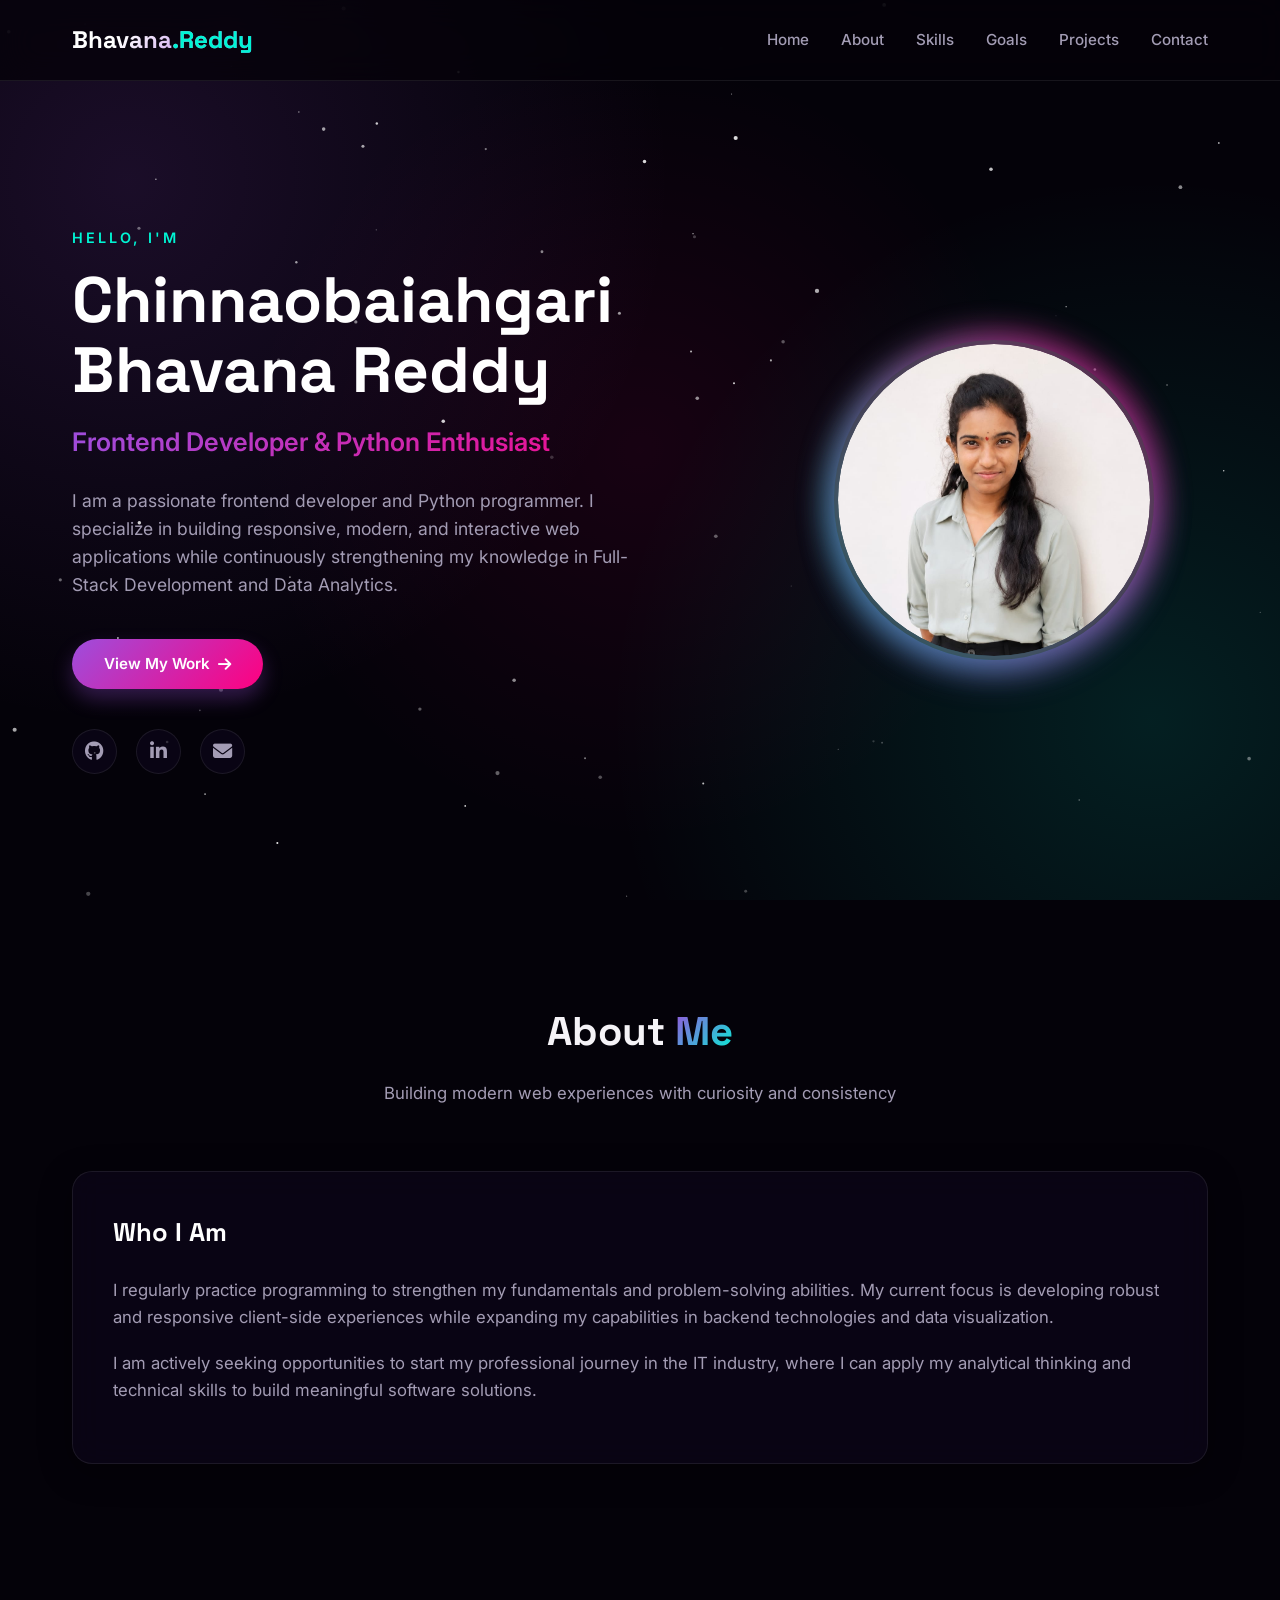
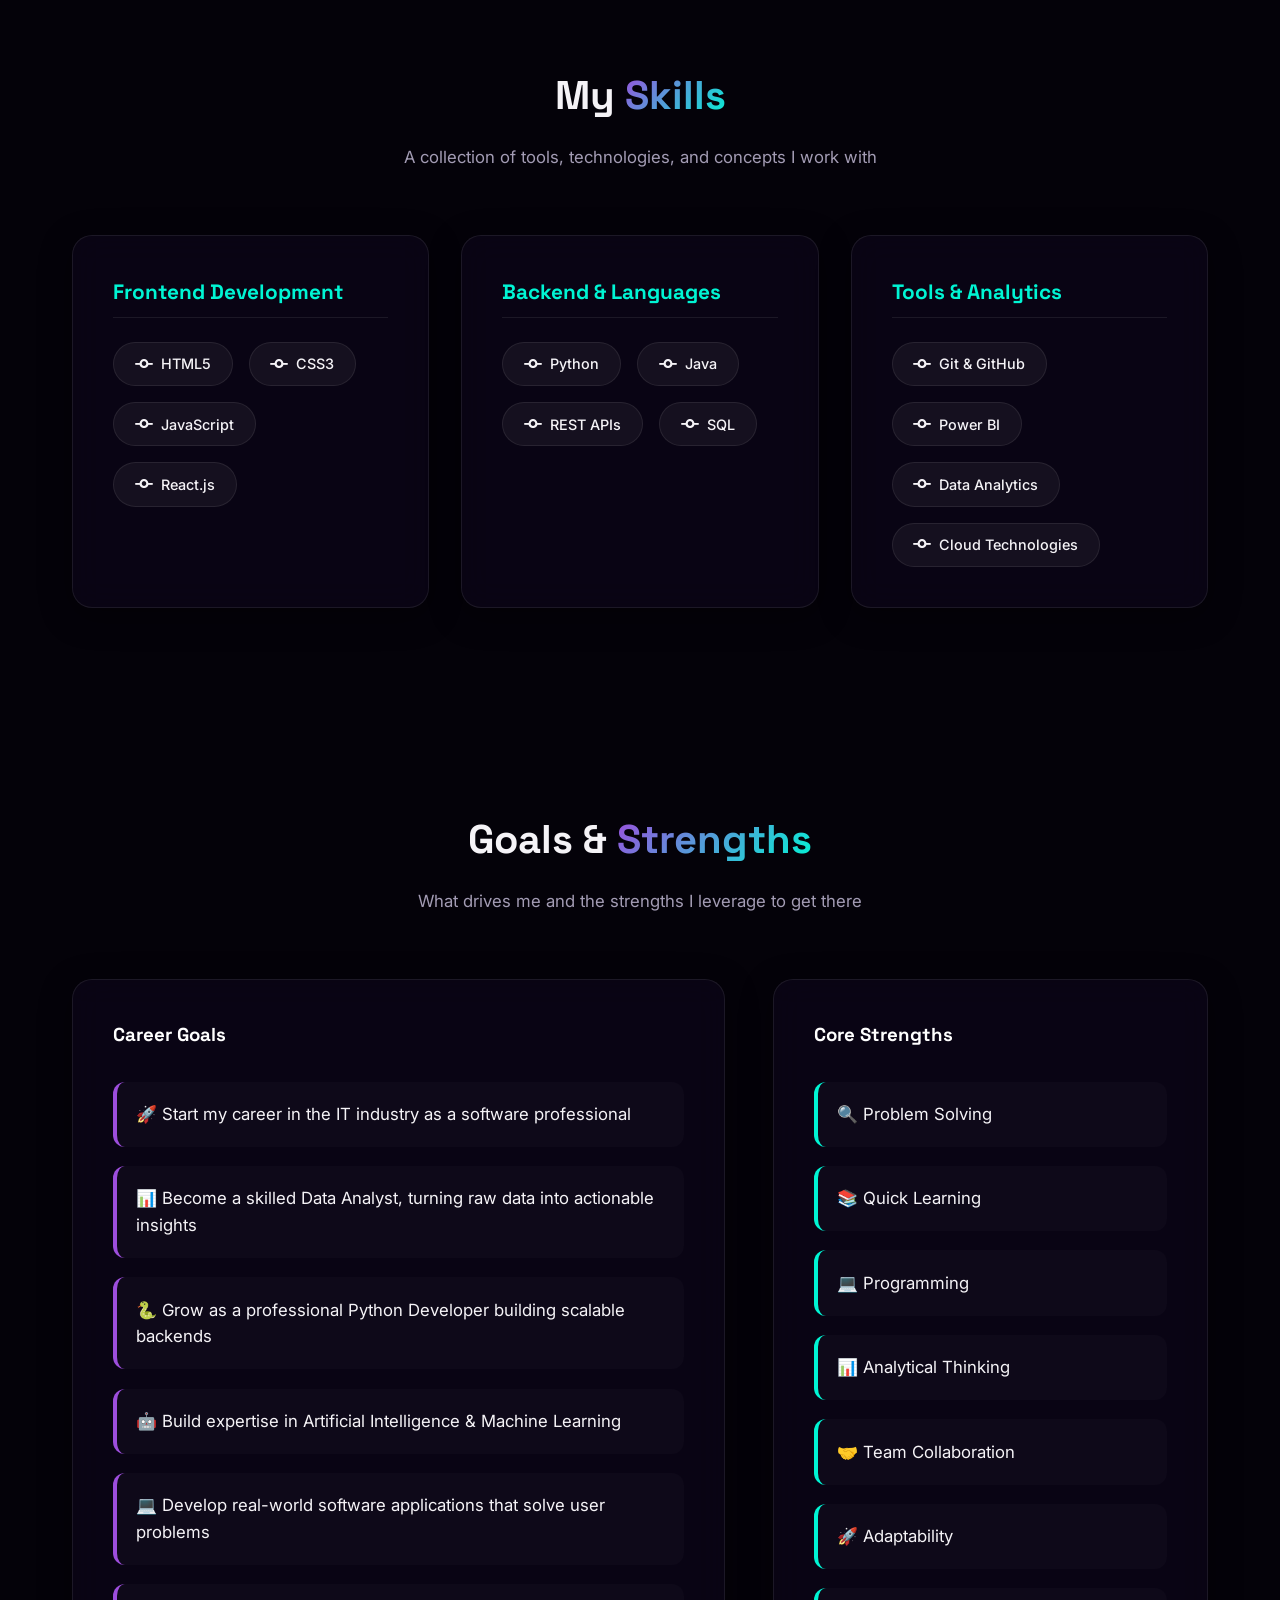
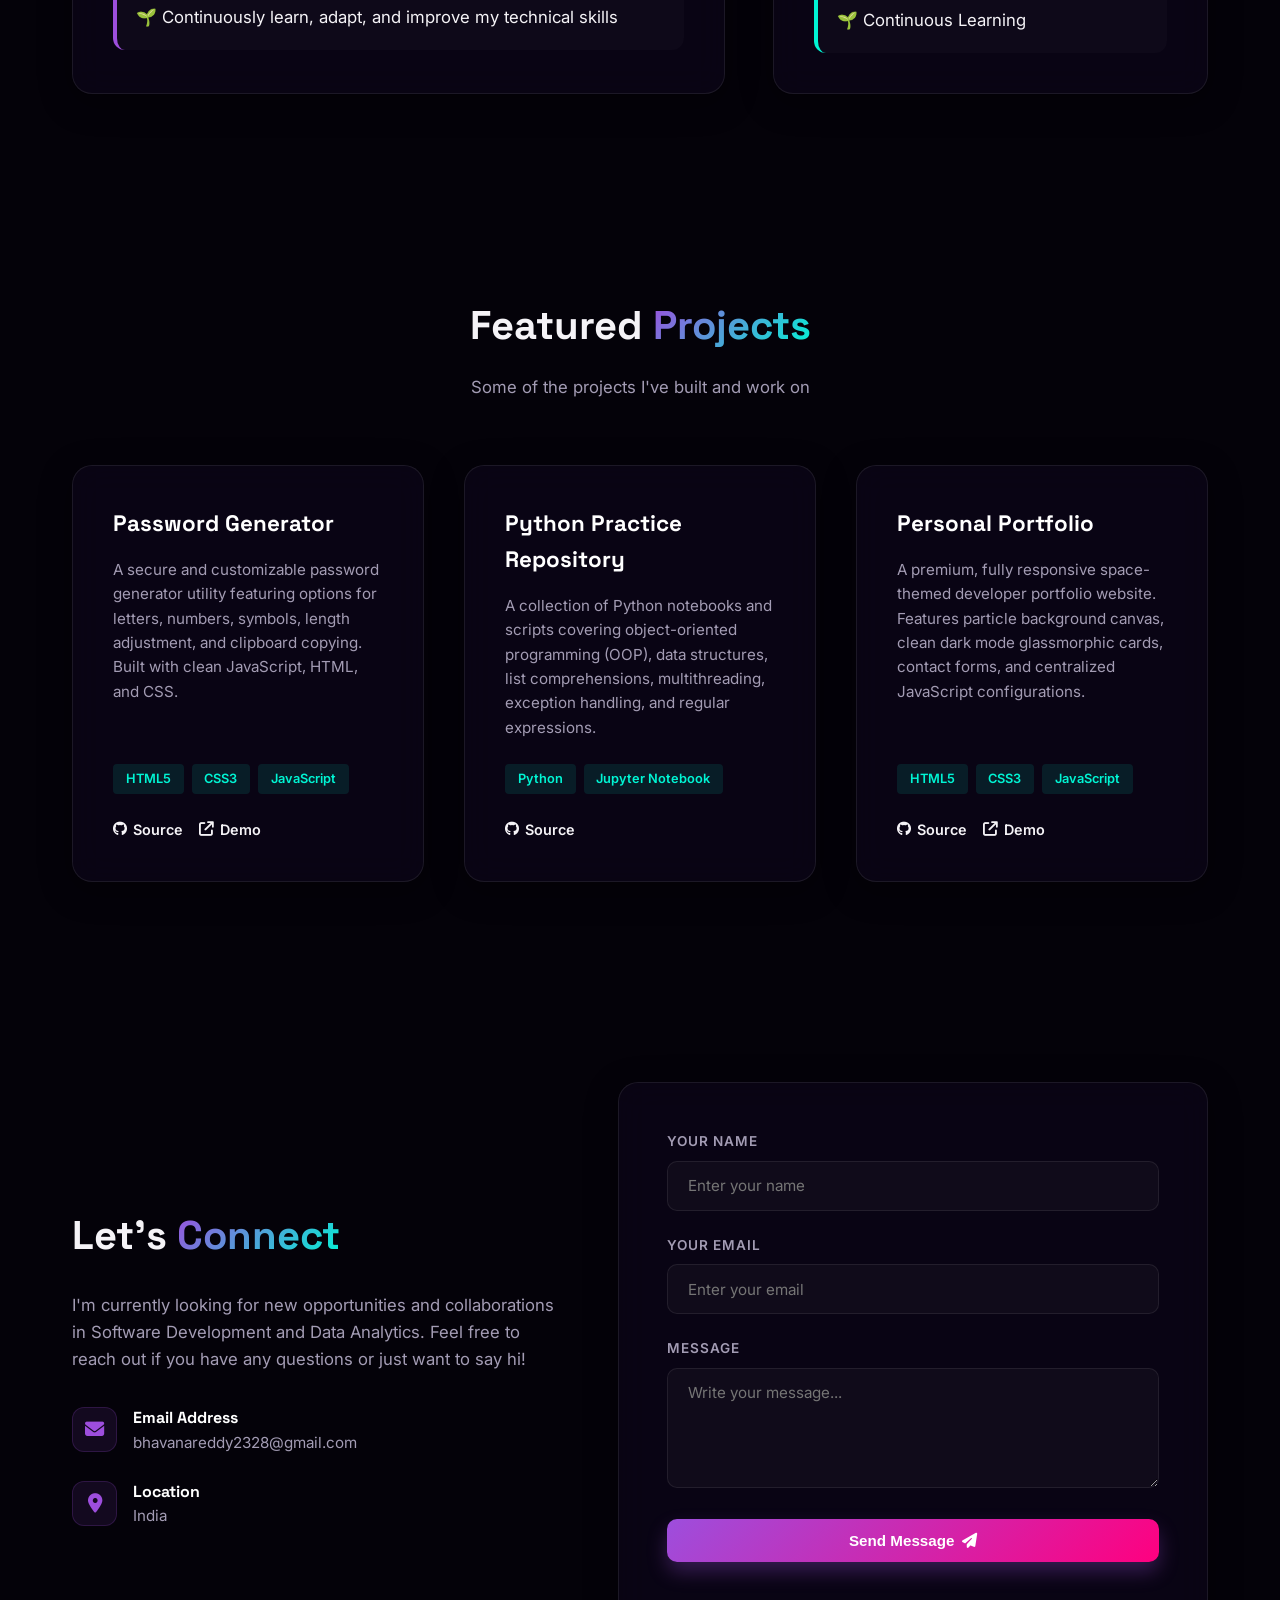
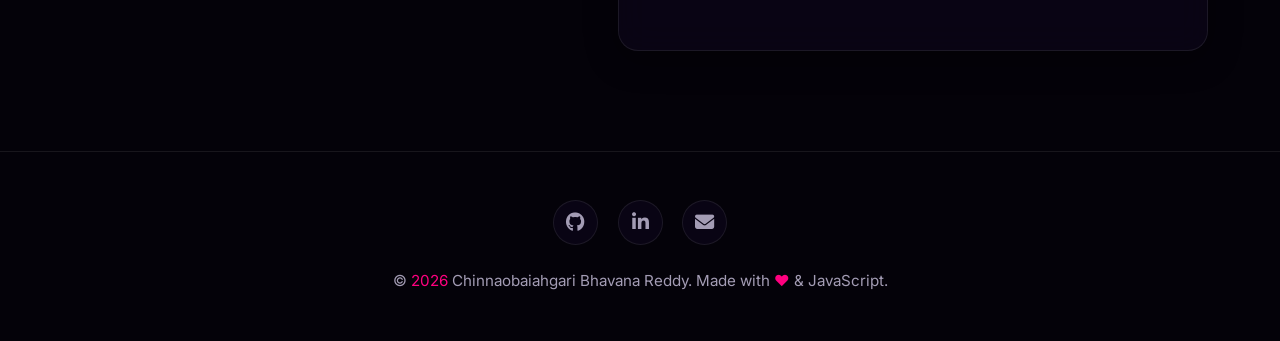
==== index.html @ b2853ff5 "Initial commit: Space-themed developer portfolio" ====
<!DOCTYPE html>
<html lang="en">
<head>
  <meta charset="UTF-8">
  <meta name="viewport" content="width=device-width, initial-scale=1.0">
  
  <!-- SEO Meta Tags -->
  <title>Chinnaobaiahgari Bhavana Reddy | Developer Portfolio</title>
  <meta name="description" content="Personal portfolio of Chinnaobaiahgari Bhavana Reddy, a Frontend Developer and Python programmer specializing in building responsive and interactive web applications.">
  <meta name="keywords" content="Bhavana Reddy, Developer Portfolio, Frontend Developer, Python Programmer, HTML, CSS, JavaScript, React, Data Analyst">
  <meta name="author" content="Chinnaobaiahgari Bhavana Reddy">
  
  <!-- Open Graph Meta Tags -->
  <meta property="og:title" content="Chinnaobaiahgari Bhavana Reddy | Developer Portfolio">
  <meta property="og:description" content="Explore my projects, skills, and learning journey in frontend development and Python programming.">
  <meta property="og:type" content="website">
  <meta property="og:image" content="assets/profile.jpeg">

  <!-- Preconnect Fonts -->
  <link rel="preconnect" href="https://fonts.googleapis.com">
  <link rel="preconnect" href="https://fonts.gstatic.com" crossorigin>
  
  <!-- FontAwesome Icons -->
  <link rel="stylesheet" href="https://cdnjs.cloudflare.com/ajax/libs/font-awesome/6.5.2/css/all.min.css">
  
  <!-- Stylesheets -->
  <link rel="stylesheet" href="styles.css">
</head>
<body>

  <!-- Canvas Background for Starfield Particles -->
  <canvas id="space-canvas"></canvas>

  <!-- Sticky Glassmorphic Header -->
  <header class="header">
    <div class="container nav">
      <!-- Logo -->
      <a href="#home" class="logo" id="nav-logo">Bhavana<span>.Reddy</span></a>
      
      <!-- Nav Toggle Button for Mobile -->
      <button class="nav-toggle" aria-label="Toggle Navigation Menu" id="mobile-nav-toggle">
        <span></span>
        <span></span>
        <span></span>
      </button>
      
      <!-- Nav Links -->
      <nav class="nav-links" id="navigation-menu">
        <a href="#home" id="nav-home-link">Home</a>
        <a href="#about" id="nav-about-link">About</a>
        <a href="#skills" id="nav-skills-link">Skills</a>
        <a href="#goals" id="nav-goals-link">Goals</a>
        <a href="#projects" id="nav-projects-link">Projects</a>
        <a href="#contact" id="nav-contact-link">Contact</a>
      </nav>
    </div>
  </header>

  <!-- Main Content Sections -->
  <main>
    
    <!-- Hero Section -->
    <section class="hero" id="home">
      <div class="container hero-grid">
        <div class="hero-content">
          <p class="eyebrow" id="personal-eyebrow">HELLO, I'M</p>
          <h1 class="hero-name" id="personal-name">Chinnaobaiahgari Bhavana Reddy</h1>
          <div class="hero-subtitle" id="personal-subtitle">Frontend Developer & Python Enthusiast</div>
          <p class="hero-desc" id="personal-description">
            I am a passionate frontend developer and Python programmer. I specialize in building responsive, modern, and interactive web applications while continuously strengthening my knowledge in Full-Stack Development and Data Analytics.
          </p>
          
          <!-- Action Buttons -->
          <div class="hero-actions">
            <a href="#projects" class="btn btn-primary" id="hero-cta-projects">View My Work <i class="fa-solid fa-arrow-right"></i></a>
            <a href="#" target="_blank" rel="noopener noreferrer" class="btn btn-secondary" id="personal-resume">View Resume <i class="fa-solid fa-file-pdf"></i></a>
          </div>
          
          <!-- Social Icons -->
          <div class="social-links">
            <a href="https://github.com/Bhavana-1228" target="_blank" rel="noopener noreferrer" class="github-link-url" aria-label="GitHub Profile" title="GitHub"><i class="fa-brands fa-github"></i></a>
            <a href="https://www.linkedin.com/in/bhavana-reddy-chinnaobaiahgari-b45190299/" target="_blank" rel="noopener noreferrer" class="linkedin-link-url" aria-label="LinkedIn Profile" title="LinkedIn"><i class="fa-brands fa-linkedin-in"></i></a>
            <a href="mailto:bhavanareddy2328@gmail.com" class="email-link-url" aria-label="Send Email" title="Email"><i class="fa-solid fa-envelope"></i></a>
          </div>
        </div>
        
        <!-- Profile Portrait Picture -->
        <div class="hero-img-container">
          <div class="hero-img-wrapper">
            <img src="assets/profile.jpeg" alt="Chinnaobaiahgari Bhavana Reddy" id="personal-image">
          </div>
        </div>
      </div>
    </section>

    <!-- About Me Section -->
    <section class="section about" id="about">
      <div class="container">
        <h2 class="section-title">About <span>Me</span></h2>
        <p class="section-subtitle" id="about-tagline">Building modern web experiences with curiosity and consistency</p>
        
        <div class="about-grid">
          <div class="glass-card about-text">
            <h3>Who I Am</h3>
            <p id="about-bio-p1">
              I regularly practice programming to strengthen my fundamentals and problem-solving abilities. My current focus is developing robust and responsive client-side experiences while expanding my capabilities in backend technologies and data visualization.
            </p>
            <p id="about-bio-p2">
              I am actively seeking opportunities to start my professional journey in the IT industry, where I can apply my analytical thinking and technical skills to build meaningful software solutions.
            </p>
          </div>
        </div>
      </div>
    </section>

    <!-- Skills Section -->
    <section class="section skills" id="skills">
      <div class="container">
        <h2 class="section-title">My <span>Skills</span></h2>
        <p class="section-subtitle">A collection of tools, technologies, and concepts I work with</p>
        
        <!-- Loaded dynamically from portfolio-data.js -->
        <div class="skills-grid" id="skills-grid">
          <div class="skill-category glass-card">
            <h3>Frontend Development</h3>
            <div class="skills-list">
              <span class="skill-tag"><i class="fa-solid fa-code-commit"></i> HTML5</span>
              <span class="skill-tag"><i class="fa-solid fa-code-commit"></i> CSS3</span>
              <span class="skill-tag"><i class="fa-solid fa-code-commit"></i> JavaScript</span>
              <span class="skill-tag"><i class="fa-solid fa-code-commit"></i> React.js</span>
            </div>
          </div>
        </div>
      </div>
    </section>

    <!-- Career Goals & Strengths Section -->
    <section class="section goals-strengths" id="goals">
      <div class="container">
        <h2 class="section-title">Goals & <span>Strengths</span></h2>
        <p class="section-subtitle">What drives me and the strengths I leverage to get there</p>
        
        <div class="goals-strengths-grid">
          <!-- Career Goals Card -->
          <div class="glass-card">
            <h3 style="font-family: 'Space Grotesk', sans-serif; margin-bottom: 2rem; color: #fff;">Career Goals</h3>
            <div class="goals-list" id="goals-list">
              <!-- Loaded dynamically from portfolio-data.js -->
            </div>
          </div>
          
          <!-- Core Strengths Card -->
          <div class="glass-card">
            <h3 style="font-family: 'Space Grotesk', sans-serif; margin-bottom: 2rem; color: #fff;">Core Strengths</h3>
            <div class="strengths-list" id="strengths-list">
              <!-- Loaded dynamically from portfolio-data.js -->
            </div>
          </div>
        </div>
      </div>
    </section>

    <!-- Projects Section -->
    <section class="section projects" id="projects">
      <div class="container">
        <h2 class="section-title">Featured <span>Projects</span></h2>
        <p class="section-subtitle">Some of the projects I've built and work on</p>
        
        <!-- Loaded dynamically from portfolio-data.js -->
        <div class="projects-grid" id="projects-grid">
          <!-- Project Card Template (Populated by script.js) -->
        </div>
      </div>
    </section>

    <!-- Contact Section -->
    <section class="section contact" id="contact">
      <div class="container contact-grid">
        
        <!-- Contact Details Info -->
        <div class="contact-info">
          <h2 class="section-title" style="text-align: left; margin-bottom: 1.5rem;">Let's <span>Connect</span></h2>
          <p>
            I'm currently looking for new opportunities and collaborations in Software Development and Data Analytics. Feel free to reach out if you have any questions or just want to say hi!
          </p>
          
          <div class="contact-details">
            <div class="contact-detail-item">
              <i class="fa-solid fa-envelope"></i>
              <div>
                <h4>Email Address</h4>
                <p id="contact-email-text">bhavanareddy2328@gmail.com</p>
              </div>
            </div>
            
            <div class="contact-detail-item">
              <i class="fa-solid fa-location-dot"></i>
              <div>
                <h4>Location</h4>
                <p>India</p>
              </div>
            </div>
          </div>
        </div>
        
        <!-- Contact Form -->
        <div class="glass-card contact-form-card">
          <form id="contact-form" autocomplete="off">
            <div class="form-group">
              <label for="contact-name">Your Name</label>
              <input type="text" id="contact-name" class="form-control" placeholder="Enter your name" required>
            </div>
            
            <div class="form-group">
              <label for="contact-email">Your Email</label>
              <input type="email" id="contact-email" class="form-control" placeholder="Enter your email" required>
            </div>
            
            <div class="form-group">
              <label for="contact-message">Message</label>
              <textarea id="contact-message" class="form-control" placeholder="Write your message..." required></textarea>
            </div>
            
            <!-- Submit Button -->
            <button type="submit" class="btn btn-primary" style="width: 100%; border-radius: 10px;" id="contact-submit-btn">
              Send Message <i class="fa-solid fa-paper-plane"></i>
            </button>
            
            <!-- Status Message -->
            <div id="form-status" class="form-status"></div>
          </form>
        </div>
      </div>
    </section>

  </main>

  <!-- Footer -->
  <footer class="footer">
    <div class="container footer-content">
      <div class="social-links">
        <a href="https://github.com/Bhavana-1228" target="_blank" rel="noopener noreferrer" class="github-link-url" aria-label="GitHub Profile" title="GitHub"><i class="fa-brands fa-github"></i></a>
        <a href="https://www.linkedin.com/in/bhavana-reddy-chinnaobaiahgari-b45190299/" target="_blank" rel="noopener noreferrer" class="linkedin-link-url" aria-label="LinkedIn Profile" title="LinkedIn"><i class="fa-brands fa-linkedin-in"></i></a>
        <a href="mailto:bhavanareddy2328@gmail.com" class="email-link-url" aria-label="Send Email" title="Email"><i class="fa-solid fa-envelope"></i></a>
      </div>
      <p class="footer-text">
        &copy; <span id="year">2026</span> Chinnaobaiahgari Bhavana Reddy. Made with <span>❤</span> & JavaScript.
      </p>
    </div>
  </footer>

  <!-- Portfolio Data configuration file -->
  <script src="portfolio-data.js"></script>
  <!-- Main interaction and animation script -->
  <script src="script.js"></script>
</body>
</html>
---- styles.css ----
/* 
   Premium Portfolio Stylesheet 
   Author: Chinnaobaiahgari Bhavana Reddy
*/

@import url('https://fonts.googleapis.com/css2?family=Inter:wght@300;400;500;600;700;800&family=Space+Grotesk:wght@400;500;600;700&display=swap');

:root {
  --bg: #03001e;
  --bg-gradient: linear-gradient(135deg, #03001e 0%, #7303c0 50%, #ec38bc 100%);
  --bg-dark: #040209;
  --text: #f5f3f7;
  --text-muted: #a39cb4;
  --text-dark: #121214;
  
  /* Neon ACCENT COLORS */
  --accent-purple: #9d4edd;
  --accent-cyan: #00f5d4;
  --accent-pink: #ff007f;
  
  /* Glassmorphism */
  --glass-bg: rgba(15, 8, 30, 0.55);
  --glass-border: rgba(255, 255, 255, 0.08);
  --glass-border-hover: rgba(157, 78, 221, 0.4);
  --glass-shadow: 0 8px 32px 0 rgba(0, 0, 0, 0.37);
  --glass-blur: blur(16px);
  
  --transition: all 0.3s cubic-bezier(0.25, 0.8, 0.25, 1);
  --max-width: 1200px;
}

/* Base Styles */
* {
  box-sizing: border-box;
  margin: 0;
  padding: 0;
}

html {
  scroll-behavior: smooth;
}

body {
  font-family: 'Inter', sans-serif;
  background-color: var(--bg-dark);
  color: var(--text);
  overflow-x: hidden;
  line-height: 1.6;
  min-height: 100vh;
  position: relative;
  isolation: isolate;
  background-image: 
    radial-gradient(circle at 10% 20%, rgba(157, 78, 221, 0.15) 0%, transparent 40%),
    radial-gradient(circle at 90% 80%, rgba(0, 245, 212, 0.12) 0%, transparent 40%),
    radial-gradient(circle at 50% 50%, rgba(255, 0, 127, 0.08) 0%, transparent 50%);
  background-attachment: fixed;
}

/* Background Canvas */
#space-canvas {
  position: fixed;
  top: 0;
  left: 0;
  width: 100%;
  height: 100%;
  z-index: -1;
  pointer-events: none;
}

/* Container */
.container {
  max-width: var(--max-width);
  margin: 0 auto;
  padding: 0 2rem;
}

/* Header & Navigation */
.header {
  position: fixed;
  top: 0;
  left: 0;
  width: 100%;
  z-index: 100;
  background: rgba(4, 2, 9, 0.75);
  backdrop-filter: var(--glass-blur);
  border-bottom: 1px solid var(--glass-border);
  transition: var(--transition);
}

.header.scrolled {
  padding: 0.5rem 0;
  background: rgba(4, 2, 9, 0.9);
  box-shadow: 0 10px 30px rgba(0, 0, 0, 0.3);
}

.nav {
  display: flex;
  justify-content: space-between;
  align-items: center;
  height: 80px;
}

.logo {
  font-family: 'Space Grotesk', sans-serif;
  font-size: 1.5rem;
  font-weight: 700;
  color: #fff;
  text-decoration: none;
  background: linear-gradient(135deg, #fff 30%, var(--accent-purple) 100%);
  -webkit-background-clip: text;
  -webkit-text-fill-color: transparent;
  transition: var(--transition);
}

.logo span {
  color: var(--accent-cyan);
  -webkit-text-fill-color: var(--accent-cyan);
}

.logo:hover {
  transform: scale(1.03);
}

.nav-links {
  display: flex;
  gap: 2rem;
  list-style: none;
}

.nav-links a {
  text-decoration: none;
  color: var(--text-muted);
  font-weight: 500;
  font-size: 0.95rem;
  transition: var(--transition);
  position: relative;
  padding: 0.5rem 0;
}

.nav-links a::after {
  content: '';
  position: absolute;
  bottom: 0;
  left: 0;
  width: 0;
  height: 2px;
  background: linear-gradient(90deg, var(--accent-purple), var(--accent-cyan));
  transition: var(--transition);
}

.nav-links a:hover {
  color: #fff;
}

.nav-links a:hover::after {
  width: 100%;
}

/* Mobile Toggle */
.nav-toggle {
  display: none;
  background: none;
  border: none;
  cursor: pointer;
  z-index: 101;
}

.nav-toggle span {
  display: block;
  width: 25px;
  height: 2.5px;
  background-color: var(--text);
  margin: 5px 0;
  transition: var(--transition);
}

/* Hero Section */
.hero {
  min-height: 100vh;
  display: flex;
  align-items: center;
  padding-top: 100px;
  position: relative;
}

.hero-grid {
  display: grid;
  grid-template-columns: 1.2fr 0.8fr;
  gap: 4rem;
  align-items: center;
  width: 100%;
}

.hero-content {
  display: flex;
  flex-direction: column;
}

.eyebrow {
  font-size: 0.9rem;
  text-transform: uppercase;
  letter-spacing: 3px;
  color: var(--accent-cyan);
  font-weight: 600;
  margin-bottom: 1rem;
}

.hero-name {
  font-family: 'Space Grotesk', sans-serif;
  font-size: clamp(2.5rem, 5vw, 4.5rem);
  font-weight: 700;
  line-height: 1.1;
  color: #fff;
  margin-bottom: 1rem;
}

.hero-subtitle {
  font-size: clamp(1.2rem, 2vw, 1.8rem);
  font-weight: 600;
  color: var(--accent-purple);
  margin-bottom: 1.5rem;
  background: linear-gradient(135deg, var(--accent-purple) 0%, var(--accent-pink) 100%);
  -webkit-background-clip: text;
  -webkit-text-fill-color: transparent;
}

.hero-desc {
  color: var(--text-muted);
  font-size: 1.1rem;
  max-width: 600px;
  margin-bottom: 2.5rem;
}

.hero-actions {
  display: flex;
  gap: 1.5rem;
  margin-bottom: 2.5rem;
}

.btn {
  display: inline-flex;
  align-items: center;
  justify-content: center;
  gap: 0.5rem;
  padding: 0.8rem 2rem;
  border-radius: 50px;
  font-weight: 600;
  text-decoration: none;
  font-size: 0.95rem;
  transition: var(--transition);
  cursor: pointer;
}

.btn-primary {
  background: linear-gradient(135deg, var(--accent-purple) 0%, var(--accent-pink) 100%);
  color: #fff;
  border: none;
  box-shadow: 0 10px 20px rgba(157, 78, 221, 0.3);
}

.btn-primary:hover {
  transform: translateY(-3px);
  box-shadow: 0 15px 25px rgba(157, 78, 221, 0.5);
}

.btn-secondary {
  background: rgba(255, 255, 255, 0.05);
  color: var(--text);
  border: 1px solid var(--glass-border);
}

.btn-secondary:hover {
  background: rgba(255, 255, 255, 0.1);
  border-color: var(--accent-cyan);
  transform: translateY(-3px);
}

.social-links {
  display: flex;
  gap: 1.2rem;
}

.social-links a {
  display: flex;
  align-items: center;
  justify-content: center;
  width: 45px;
  height: 45px;
  border-radius: 50%;
  background: var(--glass-bg);
  border: 1px solid var(--glass-border);
  color: var(--text-muted);
  font-size: 1.2rem;
  text-decoration: none;
  transition: var(--transition);
}

.social-links a:hover {
  color: #fff;
  border-color: var(--accent-cyan);
  box-shadow: 0 0 15px rgba(0, 245, 212, 0.4);
  transform: translateY(-3px) rotate(8deg);
}

.hero-img-container {
  display: flex;
  justify-content: center;
  align-items: center;
  position: relative;
  animation: float 6s ease-in-out infinite;
}

/* Nebula glowing ring behind the profile photo */
.hero-img-container::before {
  content: '';
  position: absolute;
  width: 335px;
  height: 335px;
  border-radius: 50%;
  background: linear-gradient(45deg, var(--accent-purple), var(--accent-cyan), var(--accent-pink), var(--accent-purple));
  background-size: 300% 300%;
  z-index: -1;
  filter: blur(15px);
  opacity: 0.75;
  animation: spin-glow 10s linear infinite;
}

.hero-img-wrapper {
  width: 320px;
  height: 320px;
  border-radius: 50%;
  overflow: hidden;
  border: 4px solid rgba(255, 255, 255, 0.15);
  box-shadow: 0 15px 35px rgba(157, 78, 221, 0.4), 
              inset 0 0 20px rgba(255, 255, 255, 0.2);
  background: var(--glass-bg);
  backdrop-filter: var(--glass-blur);
  transition: var(--transition);
}

.hero-img-wrapper img {
  width: 100%;
  height: 100%;
  object-fit: cover;
  object-position: center 15%;
  border-radius: 50%;
  transition: var(--transition);
}

.hero-img-wrapper:hover {
  border-color: var(--accent-cyan);
  box-shadow: 0 0 30px var(--accent-cyan), 
              0 15px 35px rgba(0, 245, 212, 0.4);
}

.hero-img-wrapper:hover img {
  transform: scale(1.08) rotate(2deg);
}

/* Animations */
@keyframes float {
  0%, 100% {
    transform: translateY(0px);
  }
  50% {
    transform: translateY(-15px);
  }
}

@keyframes spin-glow {
  0% {
    background-position: 0% 50%;
    transform: rotate(0deg);
  }
  50% {
    background-position: 100% 50%;
    transform: rotate(180deg);
  }
  100% {
    background-position: 0% 50%;
    transform: rotate(360deg);
  }
}

/* Sections Base Styling */
.section {
  padding: 100px 0;
}

.section-title {
  font-family: 'Space Grotesk', sans-serif;
  font-size: 2.5rem;
  font-weight: 700;
  text-align: center;
  margin-bottom: 1rem;
  position: relative;
}

.section-title span {
  background: linear-gradient(135deg, var(--accent-purple), var(--accent-cyan));
  -webkit-background-clip: text;
  -webkit-text-fill-color: transparent;
}

.section-subtitle {
  text-align: center;
  color: var(--text-muted);
  max-width: 600px;
  margin: 0 auto 4rem auto;
  font-size: 1.05rem;
}

/* Glass Card class */
.glass-card {
  background: var(--glass-bg);
  border: 1px solid var(--glass-border);
  border-radius: 20px;
  padding: 2.5rem;
  box-shadow: var(--glass-shadow);
  backdrop-filter: var(--glass-blur);
  transition: var(--transition);
}

.glass-card:hover {
  border-color: var(--glass-border-hover);
  box-shadow: 0 12px 40px rgba(157, 78, 221, 0.15);
  transform: translateY(-5px);
}

/* About Section */
.about-grid {
  display: grid;
  grid-template-columns: 1fr;
  gap: 2rem;
}

.about-text h3 {
  font-family: 'Space Grotesk', sans-serif;
  font-size: 1.6rem;
  margin-bottom: 1.5rem;
  color: #fff;
}

.about-text p {
  color: var(--text-muted);
  margin-bottom: 1.2rem;
  font-size: 1.05rem;
}

/* Skills Section */
.skills-grid {
  display: grid;
  grid-template-columns: repeat(auto-fit, minmax(320px, 1fr));
  gap: 2rem;
}

.skill-category h3 {
  font-family: 'Space Grotesk', sans-serif;
  font-size: 1.3rem;
  margin-bottom: 1.5rem;
  color: var(--accent-cyan);
  border-bottom: 1px solid var(--glass-border);
  padding-bottom: 0.5rem;
}

.skills-list {
  display: flex;
  flex-wrap: wrap;
  gap: 1rem;
}

.skill-tag {
  background: rgba(255, 255, 255, 0.05);
  border: 1px solid var(--glass-border);
  border-radius: 50px;
  padding: 0.6rem 1.3rem;
  font-size: 0.9rem;
  font-weight: 500;
  transition: var(--transition);
  display: flex;
  align-items: center;
  gap: 0.5rem;
}

.skill-tag:hover {
  background: rgba(157, 78, 221, 0.15);
  border-color: var(--accent-purple);
  color: #fff;
  transform: scale(1.05);
}

/* Goals and Strengths Section */
.goals-strengths-grid {
  display: grid;
  grid-template-columns: 1.2fr 0.8fr;
  gap: 3rem;
}

.goals-list, .strengths-list {
  display: flex;
  flex-direction: column;
  gap: 1.2rem;
}

.goal-item, .strength-item {
  padding: 1.2rem;
  background: rgba(255, 255, 255, 0.02);
  border-radius: 12px;
  border-left: 4px solid var(--accent-purple);
  transition: var(--transition);
  font-size: 1.05rem;
}

.strength-item {
  border-left-color: var(--accent-cyan);
}

.goal-item:hover, .strength-item:hover {
  background: rgba(255, 255, 255, 0.05);
  transform: translateX(5px);
}

/* Projects Section */
.projects-grid {
  display: grid;
  grid-template-columns: repeat(auto-fit, minmax(340px, 1fr));
  gap: 2.5rem;
}

.project-card {
  display: flex;
  flex-direction: column;
  height: 100%;
}

.project-card h3 {
  font-family: 'Space Grotesk', sans-serif;
  font-size: 1.4rem;
  color: #fff;
  margin-bottom: 1rem;
}

.project-card p {
  color: var(--text-muted);
  font-size: 0.95rem;
  margin-bottom: 1.5rem;
  flex-grow: 1;
}

.project-tech {
  display: flex;
  flex-wrap: wrap;
  gap: 0.5rem;
  margin-bottom: 1.5rem;
}

.tech-tag {
  font-size: 0.8rem;
  padding: 0.3rem 0.8rem;
  border-radius: 4px;
  background: rgba(0, 245, 212, 0.1);
  color: var(--accent-cyan);
  font-weight: 600;
}

.project-links {
  display: flex;
  gap: 1rem;
  margin-top: auto;
}

.project-link {
  display: flex;
  align-items: center;
  gap: 0.4rem;
  font-size: 0.9rem;
  color: var(--text);
  text-decoration: none;
  font-weight: 600;
  transition: var(--transition);
}

.project-link:hover {
  color: var(--accent-cyan);
}

/* Contact Section */
.contact-grid {
  display: grid;
  grid-template-columns: 0.9fr 1.1fr;
  gap: 4rem;
}

.contact-info {
  display: flex;
  flex-direction: column;
  justify-content: center;
}

.contact-info h3 {
  font-family: 'Space Grotesk', sans-serif;
  font-size: 1.8rem;
  margin-bottom: 1rem;
}

.contact-info p {
  color: var(--text-muted);
  margin-bottom: 2rem;
  font-size: 1.05rem;
}

.contact-details {
  display: flex;
  flex-direction: column;
  gap: 1.5rem;
}

.contact-detail-item {
  display: flex;
  align-items: center;
  gap: 1rem;
}

.contact-detail-item i {
  display: flex;
  align-items: center;
  justify-content: center;
  width: 45px;
  height: 45px;
  border-radius: 12px;
  background: rgba(157, 78, 221, 0.1);
  border: 1px solid rgba(157, 78, 221, 0.2);
  color: var(--accent-purple);
  font-size: 1.2rem;
}

.contact-detail-item div h4 {
  font-family: 'Space Grotesk', sans-serif;
  font-size: 1rem;
  color: #fff;
}

.contact-detail-item div p {
  margin: 0;
  font-size: 0.95rem;
  color: var(--text-muted);
}

.contact-form-card {
  padding: 3rem;
}

.form-group {
  margin-bottom: 1.5rem;
}

.form-group label {
  display: block;
  font-size: 0.85rem;
  font-weight: 600;
  text-transform: uppercase;
  letter-spacing: 1px;
  margin-bottom: 0.5rem;
  color: var(--text-muted);
}

.form-control {
  width: 100%;
  padding: 0.9rem 1.2rem;
  background: rgba(255, 255, 255, 0.03);
  border: 1px solid var(--glass-border);
  border-radius: 10px;
  color: #fff;
  font-family: 'Inter', sans-serif;
  font-size: 0.95rem;
  transition: var(--transition);
}

.form-control:focus {
  outline: none;
  border-color: var(--accent-purple);
  background: rgba(255, 255, 255, 0.06);
  box-shadow: 0 0 15px rgba(157, 78, 221, 0.2);
}

textarea.form-control {
  resize: vertical;
  min-height: 120px;
}

.form-status {
  margin-top: 1rem;
  font-size: 0.95rem;
  min-height: 24px;
}

/* Footer Section */
.footer {
  background: #040209;
  border-top: 1px solid var(--glass-border);
  padding: 3rem 0;
  text-align: center;
}

.footer-content {
  display: flex;
  flex-direction: column;
  align-items: center;
  gap: 1.5rem;
}

.footer-text {
  color: var(--text-muted);
  font-size: 0.95rem;
}

.footer-text span {
  color: var(--accent-pink);
}

/* Responsive Breakpoints */
@media (max-width: 992px) {
  .hero-grid {
    grid-template-columns: 1fr;
    gap: 3rem;
    text-align: center;
  }
  
  .hero-img-container {
    order: -1;
  }
  
  .hero-actions {
    justify-content: center;
  }
  
  .social-links {
    justify-content: center;
  }
  
  .hero-img-wrapper {
    width: 260px;
    height: 260px;
  }
  
  .goals-strengths-grid {
    grid-template-columns: 1fr;
  }
  
  .contact-grid {
    grid-template-columns: 1fr;
    gap: 3rem;
  }
}

@media (max-width: 768px) {
  .nav-links {
    position: fixed;
    top: 80px;
    left: -100%;
    width: 100%;
    height: calc(100vh - 80px);
    background: rgba(4, 2, 9, 0.98);
    backdrop-filter: var(--glass-blur);
    flex-direction: column;
    align-items: center;
    justify-content: center;
    gap: 2.5rem;
    transition: var(--transition);
    z-index: 99;
  }
  
  .nav-links.open {
    left: 0;
  }
  
  .nav-toggle {
    display: block;
  }
  
  .nav-toggle.open span:nth-child(1) {
    transform: rotate(45deg) translate(5px, 5px);
  }
  
  .nav-toggle.open span:nth-child(2) {
    opacity: 0;
  }
  
  .nav-toggle.open span:nth-child(3) {
    transform: rotate(-45deg) translate(6px, -6px);
  }
  
  .section {
    padding: 70px 0;
  }
  
  .glass-card {
    padding: 1.8rem;
  }
}

@media (max-width: 480px) {
  .hero-actions {
    flex-direction: column;
    gap: 1rem;
    align-items: stretch;
  }
  
  .btn {
    width: 100%;
  }
  
  .container {
    padding: 0 1.2rem;
  }
  
  .contact-form-card {
    padding: 1.8rem;
  }
}
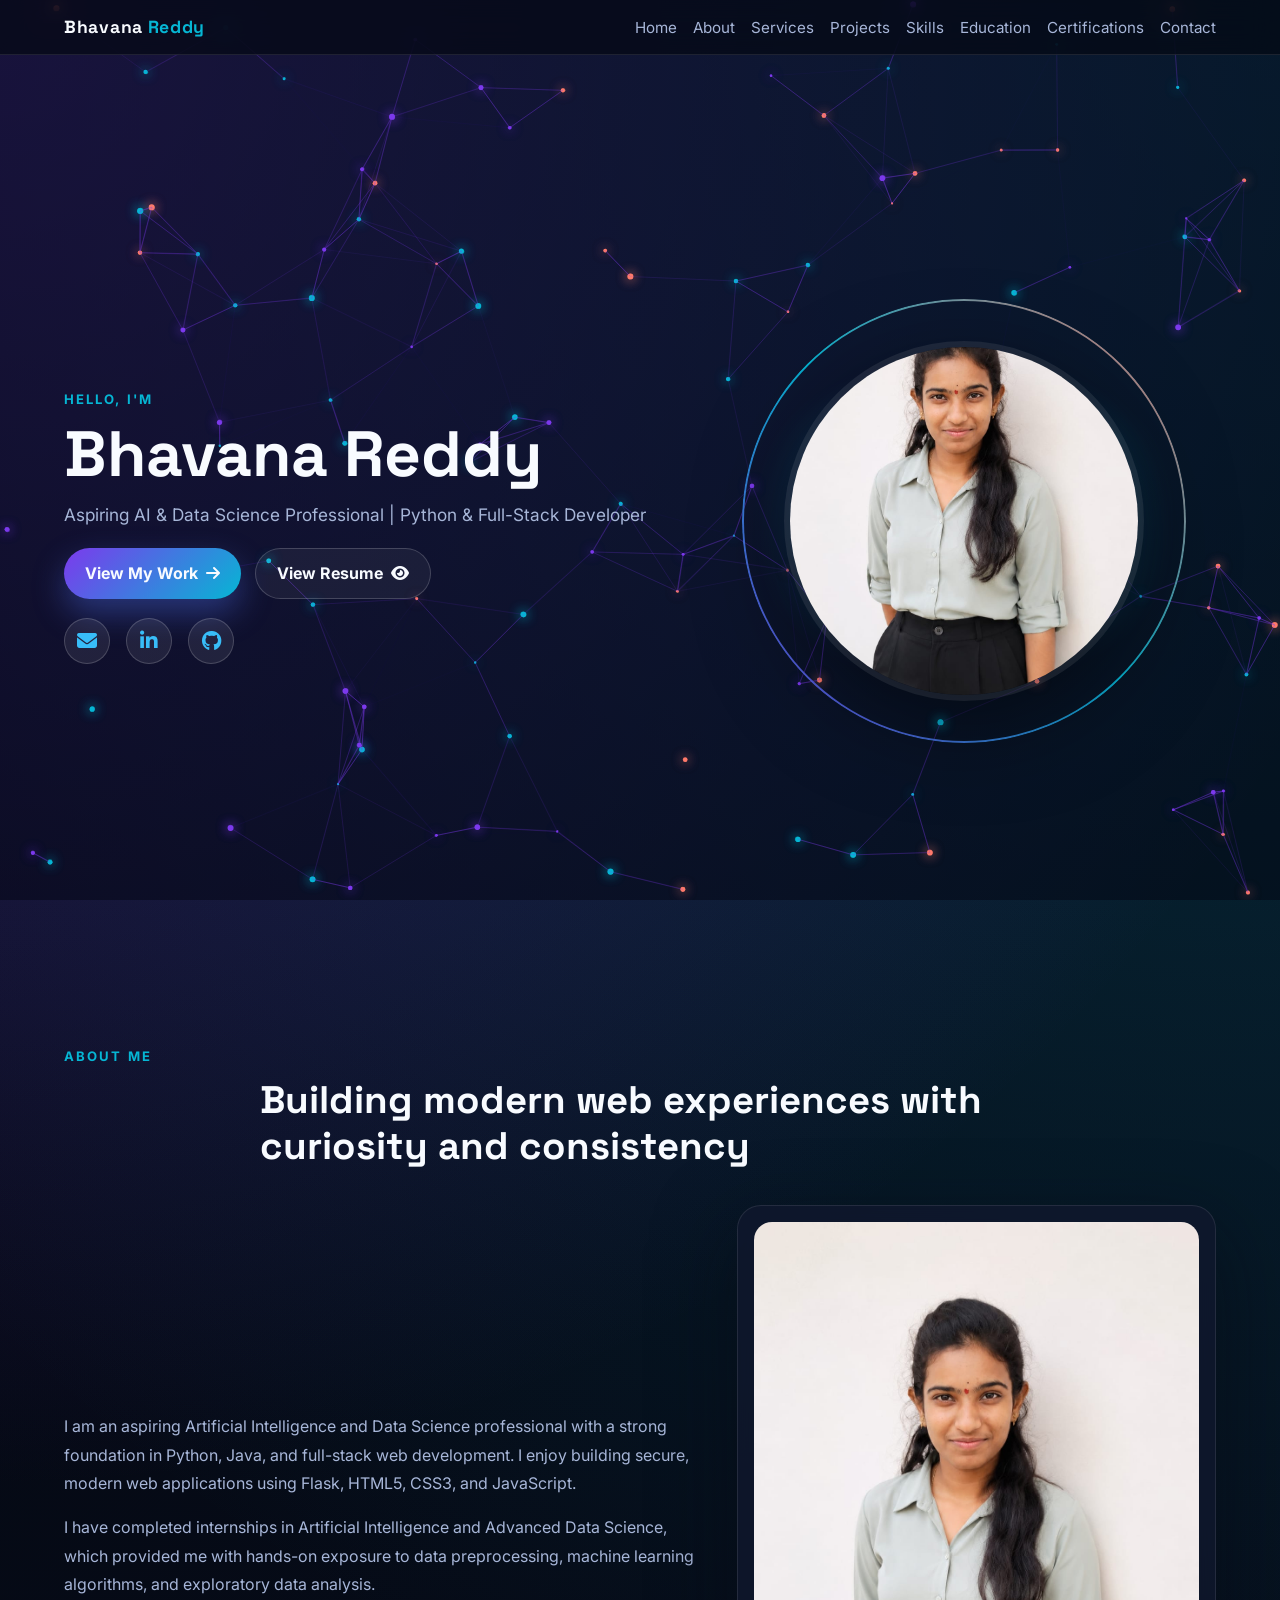
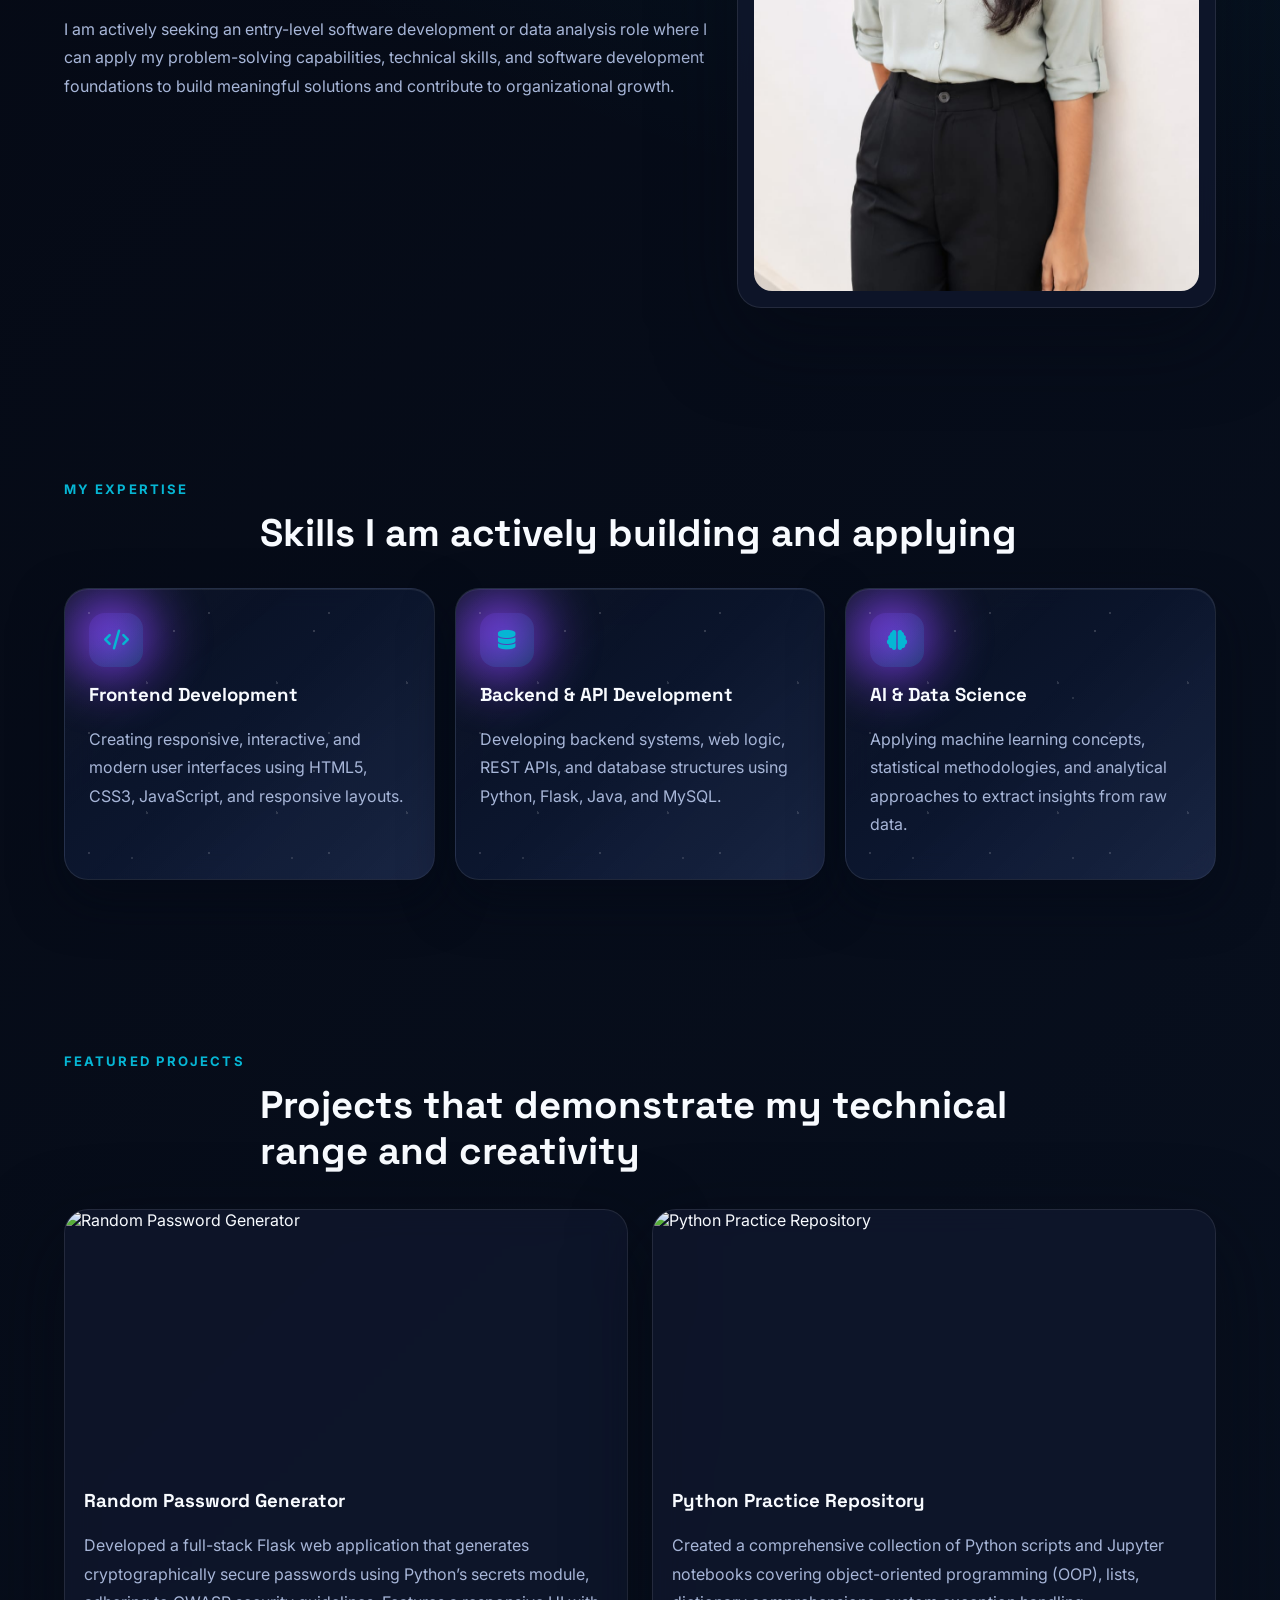
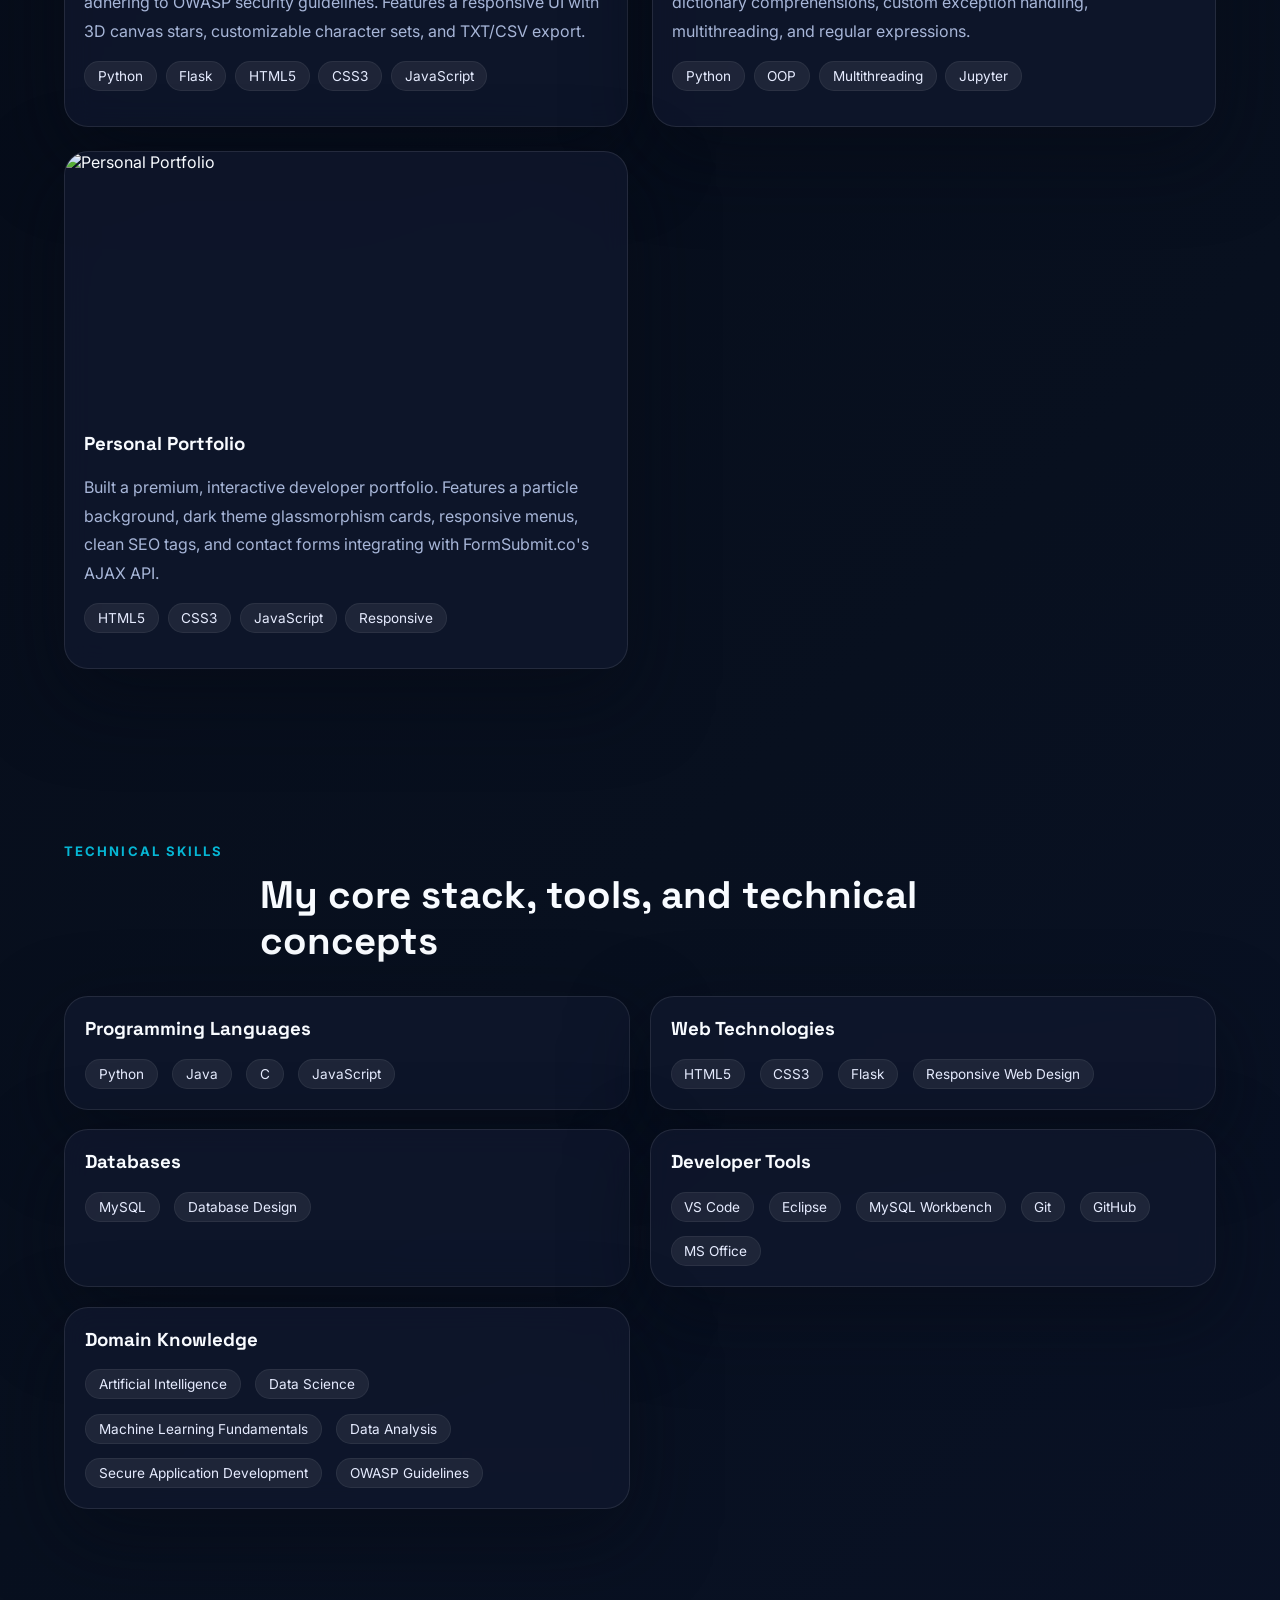
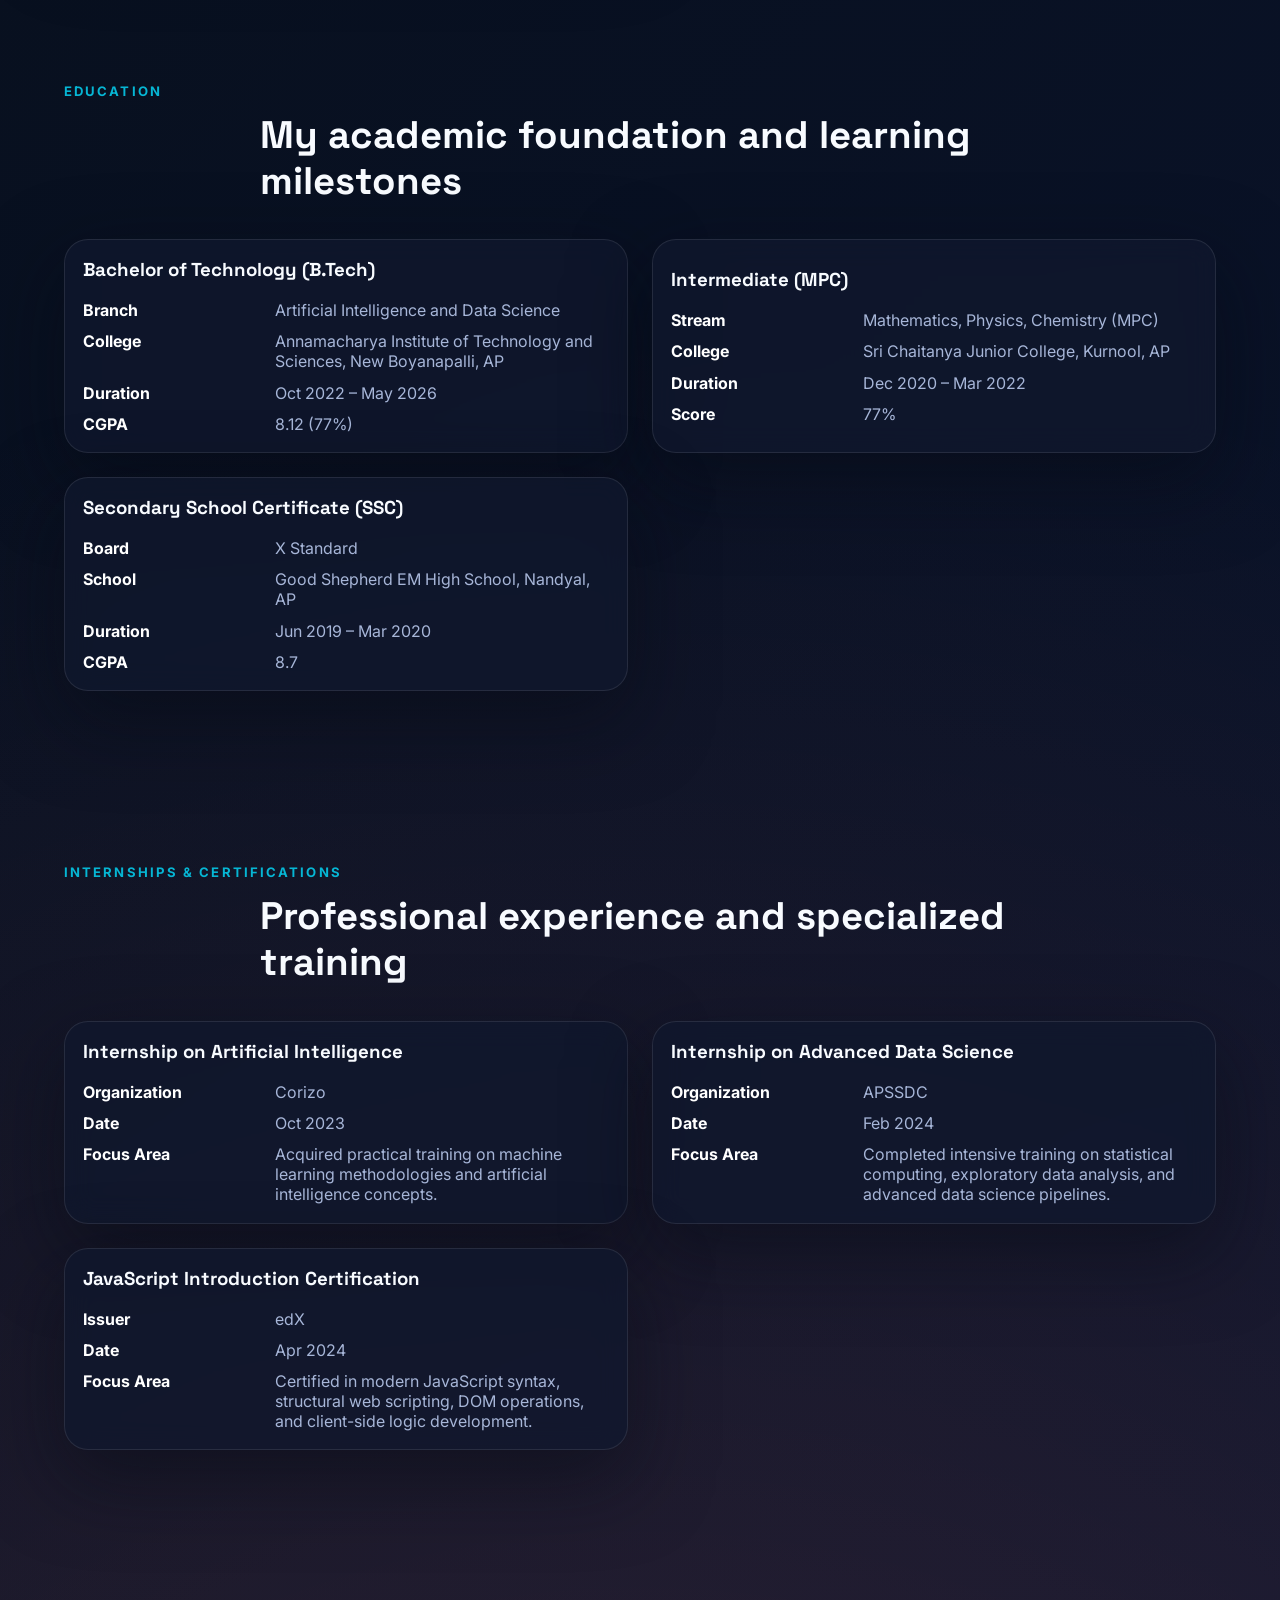
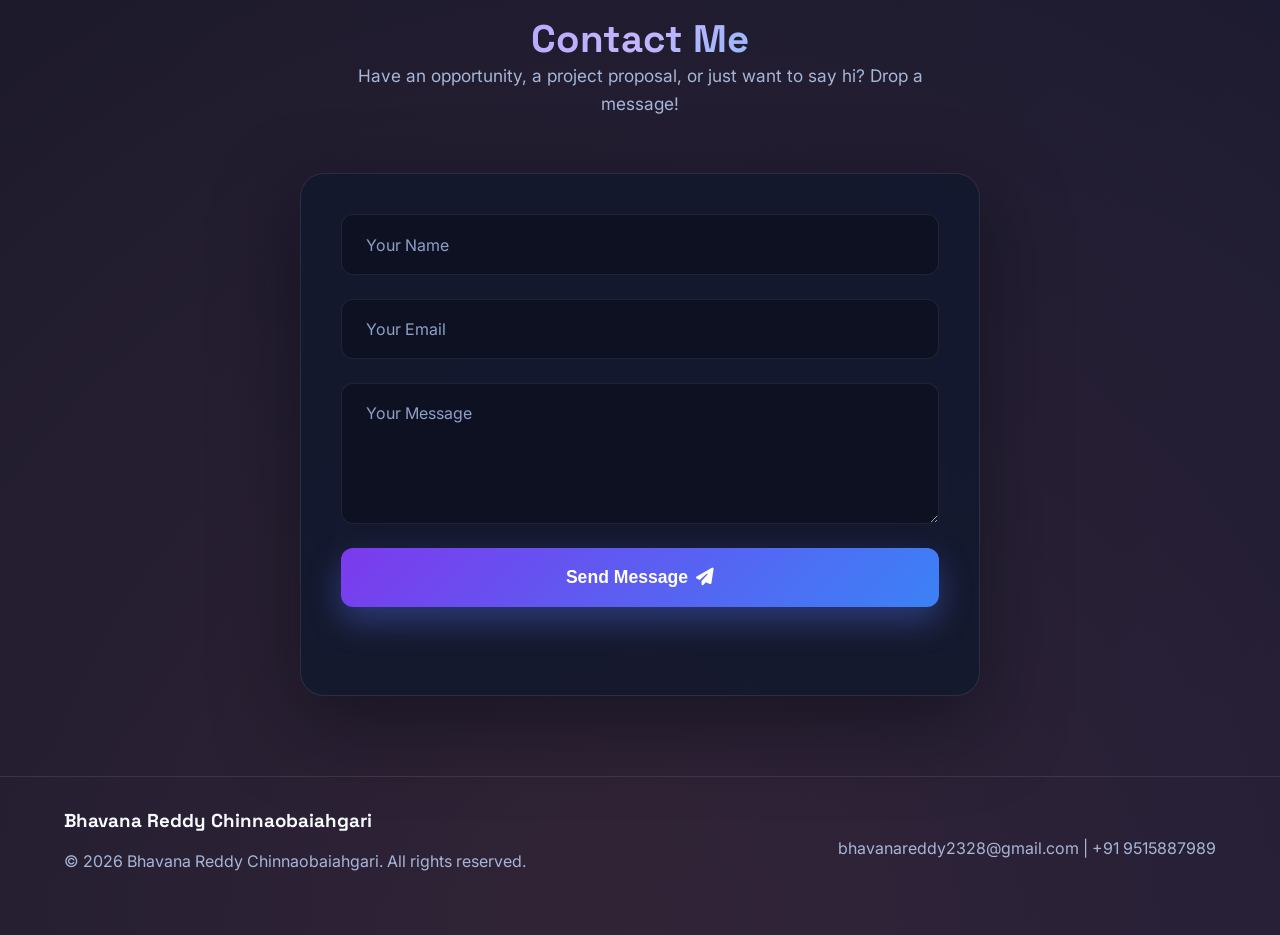
==== commit 842e147b: "Overhaul portfolio design and integrate resume details" ====
--- a/index.html
+++ b/index.html
@@ -1,257 +1,430 @@
 <!DOCTYPE html>
 <html lang="en">
-<head>
-  <meta charset="UTF-8">
-  <meta name="viewport" content="width=device-width, initial-scale=1.0">
-  
-  <!-- SEO Meta Tags -->
-  <title>Chinnaobaiahgari Bhavana Reddy | Developer Portfolio</title>
-  <meta name="description" content="Personal portfolio of Chinnaobaiahgari Bhavana Reddy, a Frontend Developer and Python programmer specializing in building responsive and interactive web applications.">
-  <meta name="keywords" content="Bhavana Reddy, Developer Portfolio, Frontend Developer, Python Programmer, HTML, CSS, JavaScript, React, Data Analyst">
-  <meta name="author" content="Chinnaobaiahgari Bhavana Reddy">
-  
-  <!-- Open Graph Meta Tags -->
-  <meta property="og:title" content="Chinnaobaiahgari Bhavana Reddy | Developer Portfolio">
-  <meta property="og:description" content="Explore my projects, skills, and learning journey in frontend development and Python programming.">
-  <meta property="og:type" content="website">
-  <meta property="og:image" content="assets/profile.jpeg">
-
-  <!-- Preconnect Fonts -->
-  <link rel="preconnect" href="https://fonts.googleapis.com">
-  <link rel="preconnect" href="https://fonts.gstatic.com" crossorigin>
-  
-  <!-- FontAwesome Icons -->
-  <link rel="stylesheet" href="https://cdnjs.cloudflare.com/ajax/libs/font-awesome/6.5.2/css/all.min.css">
-  
-  <!-- Stylesheets -->
-  <link rel="stylesheet" href="styles.css">
-</head>
-<body>
-
-  <!-- Canvas Background for Starfield Particles -->
-  <canvas id="space-canvas"></canvas>
-
-  <!-- Sticky Glassmorphic Header -->
-  <header class="header">
-    <div class="container nav">
-      <!-- Logo -->
-      <a href="#home" class="logo" id="nav-logo">Bhavana<span>.Reddy</span></a>
-      
-      <!-- Nav Toggle Button for Mobile -->
-      <button class="nav-toggle" aria-label="Toggle Navigation Menu" id="mobile-nav-toggle">
+  <head>
+    <meta charset="UTF-8" />
+    <meta name="viewport" content="width=device-width, initial-scale=1.0" />
+    <meta
+      name="description"
+      content="Bhavana Reddy Chinnaobaiahgari | AI & Data Science Professional & Full-Stack Developer portfolio"
+    />
+    <title>Bhavana Reddy Chinnaobaiahgari | Portfolio</title>
+    <link rel="preconnect" href="https://fonts.googleapis.com" />
+    <link rel="preconnect" href="https://fonts.gstatic.com" crossorigin />
+    <link
+      href="https://fonts.googleapis.com/css2?family=Inter:wght@300;400;500;600;700;800&family=Space+Grotesk:wght@500;700&display=swap"
+      rel="stylesheet"
+    />
+    <link
+      rel="stylesheet"
+      href="https://cdnjs.cloudflare.com/ajax/libs/font-awesome/6.5.2/css/all.min.css"
+    />
+    <link rel="stylesheet" href="styles.css" />
+  </head>
+  <body>
+    <canvas id="space-canvas"></canvas>
+    
+    <!-- Navigation Topbar -->
+    <header class="topbar">
+      <a href="#home" class="brand">Bhavana <span>Reddy</span></a>
+      <button class="nav-toggle" aria-label="Toggle menu">
         <span></span>
         <span></span>
         <span></span>
       </button>
-      
-      <!-- Nav Links -->
-      <nav class="nav-links" id="navigation-menu">
-        <a href="#home" id="nav-home-link">Home</a>
-        <a href="#about" id="nav-about-link">About</a>
-        <a href="#skills" id="nav-skills-link">Skills</a>
-        <a href="#goals" id="nav-goals-link">Goals</a>
-        <a href="#projects" id="nav-projects-link">Projects</a>
-        <a href="#contact" id="nav-contact-link">Contact</a>
+      <nav class="nav-links">
+        <a href="#home">Home</a>
+        <a href="#about">About</a>
+        <a href="#services">Services</a>
+        <a href="#projects">Projects</a>
+        <a href="#skills">Skills</a>
+        <a href="#education">Education</a>
+        <a href="#certifications">Certifications</a>
+        <a href="#contact">Contact</a>
       </nav>
-    </div>
-  </header>
-
-  <!-- Main Content Sections -->
-  <main>
-    
+    </header>
+
     <!-- Hero Section -->
     <section class="hero" id="home">
-      <div class="container hero-grid">
-        <div class="hero-content">
-          <p class="eyebrow" id="personal-eyebrow">HELLO, I'M</p>
-          <h1 class="hero-name" id="personal-name">Chinnaobaiahgari Bhavana Reddy</h1>
-          <div class="hero-subtitle" id="personal-subtitle">Frontend Developer & Python Enthusiast</div>
-          <p class="hero-desc" id="personal-description">
-            I am a passionate frontend developer and Python programmer. I specialize in building responsive, modern, and interactive web applications while continuously strengthening my knowledge in Full-Stack Development and Data Analytics.
-          </p>
-          
-          <!-- Action Buttons -->
-          <div class="hero-actions">
-            <a href="#projects" class="btn btn-primary" id="hero-cta-projects">View My Work <i class="fa-solid fa-arrow-right"></i></a>
-            <a href="#" target="_blank" rel="noopener noreferrer" class="btn btn-secondary" id="personal-resume">View Resume <i class="fa-solid fa-file-pdf"></i></a>
-          </div>
-          
-          <!-- Social Icons -->
-          <div class="social-links">
-            <a href="https://github.com/Bhavana-1228" target="_blank" rel="noopener noreferrer" class="github-link-url" aria-label="GitHub Profile" title="GitHub"><i class="fa-brands fa-github"></i></a>
-            <a href="https://www.linkedin.com/in/bhavana-reddy-chinnaobaiahgari-b45190299/" target="_blank" rel="noopener noreferrer" class="linkedin-link-url" aria-label="LinkedIn Profile" title="LinkedIn"><i class="fa-brands fa-linkedin-in"></i></a>
-            <a href="mailto:bhavanareddy2328@gmail.com" class="email-link-url" aria-label="Send Email" title="Email"><i class="fa-solid fa-envelope"></i></a>
-          </div>
-        </div>
-        
-        <!-- Profile Portrait Picture -->
-        <div class="hero-img-container">
-          <div class="hero-img-wrapper">
-            <img src="assets/profile.jpeg" alt="Chinnaobaiahgari Bhavana Reddy" id="personal-image">
-          </div>
-        </div>
+      <div class="hero__text">
+        <p class="eyebrow">HELLO, I'M</p>
+        <h1>Bhavana Reddy</h1>
+        <p class="subtitle">Aspiring AI & Data Science Professional | Python & Full-Stack Developer</p>
+        <div class="hero__actions">
+          <a class="btn btn-primary" href="#projects">View My Work <i class="fa-solid fa-arrow-right"></i></a>
+          <a class="btn btn-secondary" href="https://docs.google.com/document/d/1VociQVh3lg1trtPYEakLJSayLQqHQZv0/edit?usp=sharing" target="_blank" rel="noopener noreferrer">View Resume <i class="fa-solid fa-eye"></i></a>
+        </div>
+        <div class="hero__quick-links">
+          <a href="#contact" aria-label="Contact Me" title="Contact Me"><i class="fa-solid fa-envelope"></i></a>
+          <a href="https://www.linkedin.com/in/bhavana-reddy-chinnaobaiahgari-b45190299/" target="_blank" rel="noopener noreferrer" aria-label="LinkedIn" title="LinkedIn Profile"><i class="fa-brands fa-linkedin-in"></i></a>
+          <a href="https://github.com/Bhavana-1228" target="_blank" rel="noopener noreferrer" aria-label="GitHub" title="GitHub Profile"><i class="fa-brands fa-github"></i></a>
+        </div>
+      </div>
+      <div class="hero__image">
+        <img src="assets/profile.jpeg" alt="Bhavana Reddy Chinnaobaiahgari" />
       </div>
     </section>
 
-    <!-- About Me Section -->
-    <section class="section about" id="about">
-      <div class="container">
-        <h2 class="section-title">About <span>Me</span></h2>
-        <p class="section-subtitle" id="about-tagline">Building modern web experiences with curiosity and consistency</p>
-        
-        <div class="about-grid">
-          <div class="glass-card about-text">
-            <h3>Who I Am</h3>
-            <p id="about-bio-p1">
-              I regularly practice programming to strengthen my fundamentals and problem-solving abilities. My current focus is developing robust and responsive client-side experiences while expanding my capabilities in backend technologies and data visualization.
+    <!-- Main Content -->
+    <main>
+      
+      <!-- About Section -->
+      <section class="section about" id="about">
+        <div class="section-heading">
+          <p class="section-tag">About Me</p>
+          <h2>Building modern web experiences with curiosity and consistency</h2>
+        </div>
+        <div class="about__grid">
+          <div class="about__content">
+            <p>
+              I am an aspiring Artificial Intelligence and Data Science professional with a strong foundation in Python, Java, and full-stack web development. I enjoy building secure, modern web applications using Flask, HTML5, CSS3, and JavaScript.
             </p>
-            <p id="about-bio-p2">
-              I am actively seeking opportunities to start my professional journey in the IT industry, where I can apply my analytical thinking and technical skills to build meaningful software solutions.
+            <p>
+              I have completed internships in Artificial Intelligence and Advanced Data Science, which provided me with hands-on exposure to data preprocessing, machine learning algorithms, and exploratory data analysis. 
             </p>
-          </div>
-        </div>
-      </div>
-    </section>
-
-    <!-- Skills Section -->
-    <section class="section skills" id="skills">
-      <div class="container">
-        <h2 class="section-title">My <span>Skills</span></h2>
-        <p class="section-subtitle">A collection of tools, technologies, and concepts I work with</p>
-        
-        <!-- Loaded dynamically from portfolio-data.js -->
-        <div class="skills-grid" id="skills-grid">
-          <div class="skill-category glass-card">
+            <p>
+              I am actively seeking an entry-level software development or data analysis role where I can apply my problem-solving capabilities, technical skills, and software development foundations to build meaningful solutions and contribute to organizational growth.
+            </p>
+          </div>
+          <div class="about__image-card">
+            <img src="assets/profile.jpeg" alt="About Bhavana Reddy" />
+          </div>
+        </div>
+      </section>
+
+      <!-- Services Section (Expertise) -->
+      <section class="section services" id="services">
+        <div class="section-heading">
+          <p class="section-tag">My Expertise</p>
+          <h2>Skills I am actively building and applying</h2>
+        </div>
+        <div class="services__grid">
+          <article class="service-card">
+            <div class="service-icon"><i class="fa-solid fa-code"></i></div>
             <h3>Frontend Development</h3>
-            <div class="skills-list">
-              <span class="skill-tag"><i class="fa-solid fa-code-commit"></i> HTML5</span>
-              <span class="skill-tag"><i class="fa-solid fa-code-commit"></i> CSS3</span>
-              <span class="skill-tag"><i class="fa-solid fa-code-commit"></i> JavaScript</span>
-              <span class="skill-tag"><i class="fa-solid fa-code-commit"></i> React.js</span>
-            </div>
-          </div>
-        </div>
-      </div>
-    </section>
-
-    <!-- Career Goals & Strengths Section -->
-    <section class="section goals-strengths" id="goals">
-      <div class="container">
-        <h2 class="section-title">Goals & <span>Strengths</span></h2>
-        <p class="section-subtitle">What drives me and the strengths I leverage to get there</p>
-        
-        <div class="goals-strengths-grid">
-          <!-- Career Goals Card -->
-          <div class="glass-card">
-            <h3 style="font-family: 'Space Grotesk', sans-serif; margin-bottom: 2rem; color: #fff;">Career Goals</h3>
-            <div class="goals-list" id="goals-list">
-              <!-- Loaded dynamically from portfolio-data.js -->
-            </div>
-          </div>
+            <p>Creating responsive, interactive, and modern user interfaces using HTML5, CSS3, JavaScript, and responsive layouts.</p>
+          </article>
+          <article class="service-card">
+            <div class="service-icon"><i class="fa-solid fa-database"></i></div>
+            <h3>Backend & API Development</h3>
+            <p>Developing backend systems, web logic, REST APIs, and database structures using Python, Flask, Java, and MySQL.</p>
+          </article>
+          <article class="service-card">
+            <div class="service-icon"><i class="fa-solid fa-brain"></i></div>
+            <h3>AI & Data Science</h3>
+            <p>Applying machine learning concepts, statistical methodologies, and analytical approaches to extract insights from raw data.</p>
+          </article>
+        </div>
+      </section>
+
+      <!-- Projects Section -->
+      <section class="section projects" id="projects">
+        <div class="section-heading">
+          <p class="section-tag">Featured Projects</p>
+          <h2>Projects that demonstrate my technical range and creativity</h2>
+        </div>
+        <div class="projects__grid">
+          <!-- Password Generator -->
+          <article class="project-card">
+            <img src="https://images.unsplash.com/photo-1526374965328-7f61d4dc18c5?auto=format&fit=crop&w=800&q=80" alt="Random Password Generator" />
+            <div class="project-card__info">
+              <h3>Random Password Generator</h3>
+              <p>Developed a full-stack Flask web application that generates cryptographically secure passwords using Python’s secrets module, adhering to OWASP security guidelines. Features a responsive UI with 3D canvas stars, customizable character sets, and TXT/CSV export.</p>
+              <div class="project-tags">
+                <span>Python</span>
+                <span>Flask</span>
+                <span>HTML5</span>
+                <span>CSS3</span>
+                <span>JavaScript</span>
+              </div>
+            </div>
+          </article>
           
-          <!-- Core Strengths Card -->
-          <div class="glass-card">
-            <h3 style="font-family: 'Space Grotesk', sans-serif; margin-bottom: 2rem; color: #fff;">Core Strengths</h3>
-            <div class="strengths-list" id="strengths-list">
-              <!-- Loaded dynamically from portfolio-data.js -->
-            </div>
-          </div>
-        </div>
-      </div>
-    </section>
-
-    <!-- Projects Section -->
-    <section class="section projects" id="projects">
-      <div class="container">
-        <h2 class="section-title">Featured <span>Projects</span></h2>
-        <p class="section-subtitle">Some of the projects I've built and work on</p>
-        
-        <!-- Loaded dynamically from portfolio-data.js -->
-        <div class="projects-grid" id="projects-grid">
-          <!-- Project Card Template (Populated by script.js) -->
-        </div>
-      </div>
-    </section>
-
-    <!-- Contact Section -->
-    <section class="section contact" id="contact">
-      <div class="container contact-grid">
-        
-        <!-- Contact Details Info -->
-        <div class="contact-info">
-          <h2 class="section-title" style="text-align: left; margin-bottom: 1.5rem;">Let's <span>Connect</span></h2>
-          <p>
-            I'm currently looking for new opportunities and collaborations in Software Development and Data Analytics. Feel free to reach out if you have any questions or just want to say hi!
-          </p>
-          
-          <div class="contact-details">
-            <div class="contact-detail-item">
-              <i class="fa-solid fa-envelope"></i>
-              <div>
-                <h4>Email Address</h4>
-                <p id="contact-email-text">bhavanareddy2328@gmail.com</p>
-              </div>
-            </div>
-            
-            <div class="contact-detail-item">
-              <i class="fa-solid fa-location-dot"></i>
-              <div>
-                <h4>Location</h4>
-                <p>India</p>
-              </div>
-            </div>
-          </div>
-        </div>
-        
-        <!-- Contact Form -->
-        <div class="glass-card contact-form-card">
-          <form id="contact-form" autocomplete="off">
-            <div class="form-group">
-              <label for="contact-name">Your Name</label>
-              <input type="text" id="contact-name" class="form-control" placeholder="Enter your name" required>
-            </div>
-            
-            <div class="form-group">
-              <label for="contact-email">Your Email</label>
-              <input type="email" id="contact-email" class="form-control" placeholder="Enter your email" required>
-            </div>
-            
-            <div class="form-group">
-              <label for="contact-message">Message</label>
-              <textarea id="contact-message" class="form-control" placeholder="Write your message..." required></textarea>
-            </div>
-            
-            <!-- Submit Button -->
-            <button type="submit" class="btn btn-primary" style="width: 100%; border-radius: 10px;" id="contact-submit-btn">
+          <!-- Python Practice -->
+          <article class="project-card">
+            <img src="https://images.unsplash.com/photo-1515879218367-8466d910aaa4?auto=format&fit=crop&w=800&q=80" alt="Python Practice Repository" />
+            <div class="project-card__info">
+              <h3>Python Practice Repository</h3>
+              <p>Created a comprehensive collection of Python scripts and Jupyter notebooks covering object-oriented programming (OOP), lists, dictionary comprehensions, custom exception handling, multithreading, and regular expressions.</p>
+              <div class="project-tags">
+                <span>Python</span>
+                <span>OOP</span>
+                <span>Multithreading</span>
+                <span>Jupyter</span>
+              </div>
+            </div>
+          </article>
+
+          <!-- Personal Portfolio -->
+          <article class="project-card">
+            <img src="https://images.unsplash.com/photo-1451187580459-43490279c0fa?auto=format&fit=crop&w=800&q=80" alt="Personal Portfolio" />
+            <div class="project-card__info">
+              <h3>Personal Portfolio</h3>
+              <p>Built a premium, interactive developer portfolio. Features a particle background, dark theme glassmorphism cards, responsive menus, clean SEO tags, and contact forms integrating with FormSubmit.co's AJAX API.</p>
+              <div class="project-tags">
+                <span>HTML5</span>
+                <span>CSS3</span>
+                <span>JavaScript</span>
+                <span>Responsive</span>
+              </div>
+            </div>
+          </article>
+        </div>
+      </section>
+
+      <!-- Skills Section -->
+      <section class="section skills" id="skills">
+        <div class="section-heading">
+          <p class="section-tag">Technical Skills</p>
+          <h2>My core stack, tools, and technical concepts</h2>
+        </div>
+        <div class="skills__groups">
+          <div class="skills__group">
+            <h3>Programming Languages</h3>
+            <div class="chip-row">
+              <span class="chip">Python</span>
+              <span class="chip">Java</span>
+              <span class="chip">C</span>
+              <span class="chip">JavaScript</span>
+            </div>
+          </div>
+          <div class="skills__group">
+            <h3>Web Technologies</h3>
+            <div class="chip-row">
+              <span class="chip">HTML5</span>
+              <span class="chip">CSS3</span>
+              <span class="chip">Flask</span>
+              <span class="chip">Responsive Web Design</span>
+            </div>
+          </div>
+          <div class="skills__group">
+            <h3>Databases</h3>
+            <div class="chip-row">
+              <span class="chip">MySQL</span>
+              <span class="chip">Database Design</span>
+            </div>
+          </div>
+          <div class="skills__group">
+            <h3>Developer Tools</h3>
+            <div class="chip-row">
+              <span class="chip">VS Code</span>
+              <span class="chip">Eclipse</span>
+              <span class="chip">MySQL Workbench</span>
+              <span class="chip">Git</span>
+              <span class="chip">GitHub</span>
+              <span class="chip">MS Office</span>
+            </div>
+          </div>
+          <div class="skills__group">
+            <h3>Domain Knowledge</h3>
+            <div class="chip-row">
+              <span class="chip">Artificial Intelligence</span>
+              <span class="chip">Data Science</span>
+              <span class="chip">Machine Learning Fundamentals</span>
+              <span class="chip">Data Analysis</span>
+              <span class="chip">Secure Application Development</span>
+              <span class="chip">OWASP Guidelines</span>
+            </div>
+          </div>
+        </div>
+      </section>
+
+      <!-- Education Section -->
+      <section class="section education" id="education">
+        <div class="section-heading">
+          <p class="section-tag">Education</p>
+          <h2>My academic foundation and learning milestones</h2>
+        </div>
+        <div class="education__grid">
+          <!-- B.Tech -->
+          <article class="edu-card">
+            <div class="edu-details">
+              <h3>Bachelor of Technology (B.Tech)</h3>
+              <div class="edu-meta-list">
+                <div class="edu-meta-row">
+                  <span class="edu-key">Branch</span>
+                  <span class="edu-value">Artificial Intelligence and Data Science</span>
+                </div>
+                <div class="edu-meta-row">
+                  <span class="edu-key">College</span>
+                  <span class="edu-value">Annamacharya Institute of Technology and Sciences, New Boyanapalli, AP</span>
+                </div>
+                <div class="edu-meta-row">
+                  <span class="edu-key">Duration</span>
+                  <span class="edu-value">Oct 2022 – May 2026</span>
+                </div>
+                <div class="edu-meta-row">
+                  <span class="edu-key">CGPA</span>
+                  <span class="edu-value">8.12 (77%)</span>
+                </div>
+              </div>
+            </div>
+          </article>
+
+          <!-- Intermediate -->
+          <article class="edu-card">
+            <div class="edu-details">
+              <h3>Intermediate (MPC)</h3>
+              <div class="edu-meta-list">
+                <div class="edu-meta-row">
+                  <span class="edu-key">Stream</span>
+                  <span class="edu-value">Mathematics, Physics, Chemistry (MPC)</span>
+                </div>
+                <div class="edu-meta-row">
+                  <span class="edu-key">College</span>
+                  <span class="edu-value">Sri Chaitanya Junior College, Kurnool, AP</span>
+                </div>
+                <div class="edu-meta-row">
+                  <span class="edu-key">Duration</span>
+                  <span class="edu-value">Dec 2020 – Mar 2022</span>
+                </div>
+                <div class="edu-meta-row">
+                  <span class="edu-key">Score</span>
+                  <span class="edu-value">77%</span>
+                </div>
+              </div>
+            </div>
+          </article>
+
+          <!-- X Class -->
+          <article class="edu-card">
+            <div class="edu-details">
+              <h3>Secondary School Certificate (SSC)</h3>
+              <div class="edu-meta-list">
+                <div class="edu-meta-row">
+                  <span class="edu-key">Board</span>
+                  <span class="edu-value">X Standard</span>
+                </div>
+                <div class="edu-meta-row">
+                  <span class="edu-key">School</span>
+                  <span class="edu-value">Good Shepherd EM High School, Nandyal, AP</span>
+                </div>
+                <div class="edu-meta-row">
+                  <span class="edu-key">Duration</span>
+                  <span class="edu-value">Jun 2019 – Mar 2020</span>
+                </div>
+                <div class="edu-meta-row">
+                  <span class="edu-key">CGPA</span>
+                  <span class="edu-value">8.7</span>
+                </div>
+              </div>
+            </div>
+          </article>
+        </div>
+      </section>
+
+      <!-- Certifications & Internships Section -->
+      <section class="section education" id="certifications">
+        <div class="section-heading">
+          <p class="section-tag">Internships & Certifications</p>
+          <h2>Professional experience and specialized training</h2>
+        </div>
+        <div class="education__grid">
+          <!-- Corizo AI -->
+          <article class="edu-card">
+            <div class="edu-details">
+              <h3>Internship on Artificial Intelligence</h3>
+              <div class="edu-meta-list">
+                <div class="edu-meta-row">
+                  <span class="edu-key">Organization</span>
+                  <span class="edu-value">Corizo</span>
+                </div>
+                <div class="edu-meta-row">
+                  <span class="edu-key">Date</span>
+                  <span class="edu-value">Oct 2023</span>
+                </div>
+                <div class="edu-meta-row">
+                  <span class="edu-key">Focus Area</span>
+                  <span class="edu-value">Acquired practical training on machine learning methodologies and artificial intelligence concepts.</span>
+                </div>
+              </div>
+            </div>
+          </article>
+
+          <!-- APSSDC Data Science -->
+          <article class="edu-card">
+            <div class="edu-details">
+              <h3>Internship on Advanced Data Science</h3>
+              <div class="edu-meta-list">
+                <div class="edu-meta-row">
+                  <span class="edu-key">Organization</span>
+                  <span class="edu-value">APSSDC</span>
+                </div>
+                <div class="edu-meta-row">
+                  <span class="edu-key">Date</span>
+                  <span class="edu-value">Feb 2024</span>
+                </div>
+                <div class="edu-meta-row">
+                  <span class="edu-key">Focus Area</span>
+                  <span class="edu-value">Completed intensive training on statistical computing, exploratory data analysis, and advanced data science pipelines.</span>
+                </div>
+              </div>
+            </div>
+          </article>
+
+          <!-- edX Javascript -->
+          <article class="edu-card">
+            <div class="edu-details">
+              <h3>JavaScript Introduction Certification</h3>
+              <div class="edu-meta-list">
+                <div class="edu-meta-row">
+                  <span class="edu-key">Issuer</span>
+                  <span class="edu-value">edX</span>
+                </div>
+                <div class="edu-meta-row">
+                  <span class="edu-key">Date</span>
+                  <span class="edu-value">Apr 2024</span>
+                </div>
+                <div class="edu-meta-row">
+                  <span class="edu-key">Focus Area</span>
+                  <span class="edu-value">Certified in modern JavaScript syntax, structural web scripting, DOM operations, and client-side logic development.</span>
+                </div>
+              </div>
+            </div>
+          </article>
+        </div>
+      </section>
+
+      <!-- Contact Section -->
+      <section class="section contact" id="contact">
+        <div class="section-heading text-center">
+          <h2 class="contact-title">Contact Me</h2>
+          <p class="contact-subtitle">Have an opportunity, a project proposal, or just want to say hi? Drop a message!</p>
+        </div>
+        <div class="contact__card">
+          <form id="contact-form" class="contact__form">
+            <div class="form-group form-group--full">
+              <input id="contact-name" name="name" type="text" placeholder="Your Name" required />
+            </div>
+
+            <div class="form-group form-group--full">
+              <input id="contact-email" name="email" type="email" placeholder="Your Email" required />
+            </div>
+
+            <div class="form-group form-group--full">
+              <textarea id="contact-message" name="message" rows="5" placeholder="Your Message" required></textarea>
+            </div>
+
+            <button type="submit" id="contact-send-btn" class="btn btn-primary contact-btn-full">
               Send Message <i class="fa-solid fa-paper-plane"></i>
             </button>
-            
-            <!-- Status Message -->
-            <div id="form-status" class="form-status"></div>
+            <p id="form-status" class="form-status" aria-live="polite"></p>
           </form>
         </div>
+      </section>
+    </main>
+
+    <!-- Footer -->
+    <footer class="footer">
+      <div>
+        <h3>Bhavana Reddy Chinnaobaiahgari</h3>
+        <p>© <span id="year">2026</span> Bhavana Reddy Chinnaobaiahgari. All rights reserved.</p>
       </div>
-    </section>
-
-  </main>
-
-  <!-- Footer -->
-  <footer class="footer">
-    <div class="container footer-content">
-      <div class="social-links">
-        <a href="https://github.com/Bhavana-1228" target="_blank" rel="noopener noreferrer" class="github-link-url" aria-label="GitHub Profile" title="GitHub"><i class="fa-brands fa-github"></i></a>
-        <a href="https://www.linkedin.com/in/bhavana-reddy-chinnaobaiahgari-b45190299/" target="_blank" rel="noopener noreferrer" class="linkedin-link-url" aria-label="LinkedIn Profile" title="LinkedIn"><i class="fa-brands fa-linkedin-in"></i></a>
-        <a href="mailto:bhavanareddy2328@gmail.com" class="email-link-url" aria-label="Send Email" title="Email"><i class="fa-solid fa-envelope"></i></a>
+      <div class="footer-links">
+        <p>bhavanareddy2328@gmail.com | +91 9515887989</p>
       </div>
-      <p class="footer-text">
-        &copy; <span id="year">2026</span> Chinnaobaiahgari Bhavana Reddy. Made with <span>❤</span> & JavaScript.
-      </p>
-    </div>
-  </footer>
-
-  <!-- Portfolio Data configuration file -->
-  <script src="portfolio-data.js"></script>
-  <!-- Main interaction and animation script -->
-  <script src="script.js"></script>
-</body>
+    </footer>
+
+    <!-- Main interaction and animation script -->
+    <script src="script.js"></script>
+  </body>
 </html>
--- a/styles.css
+++ b/styles.css
@@ -1,39 +1,19 @@
-/* 
-   Premium Portfolio Stylesheet 
-   Author: Chinnaobaiahgari Bhavana Reddy
-*/
-
-@import url('https://fonts.googleapis.com/css2?family=Inter:wght@300;400;500;600;700;800&family=Space+Grotesk:wght@400;500;600;700&display=swap');
-
-:root {
-  --bg: #03001e;
-  --bg-gradient: linear-gradient(135deg, #03001e 0%, #7303c0 50%, #ec38bc 100%);
-  --bg-dark: #040209;
-  --text: #f5f3f7;
-  --text-muted: #a39cb4;
-  --text-dark: #121214;
-  
-  /* Neon ACCENT COLORS */
-  --accent-purple: #9d4edd;
-  --accent-cyan: #00f5d4;
-  --accent-pink: #ff007f;
-  
-  /* Glassmorphism */
-  --glass-bg: rgba(15, 8, 30, 0.55);
-  --glass-border: rgba(255, 255, 255, 0.08);
-  --glass-border-hover: rgba(157, 78, 221, 0.4);
-  --glass-shadow: 0 8px 32px 0 rgba(0, 0, 0, 0.37);
-  --glass-blur: blur(16px);
-  
-  --transition: all 0.3s cubic-bezier(0.25, 0.8, 0.25, 1);
-  --max-width: 1200px;
-}
-
-/* Base Styles */
+﻿:root {
+  --bg: #060816;
+  --bg-soft: #0a1120;
+  --card: rgba(16, 24, 45, 0.78);
+  --card-strong: #121c3a;
+  --text: #f8fbff;
+  --muted: #a7b6d8;
+  --accent: #7c3aed;
+  --accent-2: #06b6d4;
+  --accent-3: #ff7a6b;
+  --border: rgba(255, 255, 255, 0.095);
+  --shadow: 0 28px 80px rgba(5, 9, 20, 0.5);
+}
+
 * {
   box-sizing: border-box;
-  margin: 0;
-  padding: 0;
 }
 
 html {
@@ -41,780 +21,843 @@
 }
 
 body {
-  font-family: 'Inter', sans-serif;
-  background-color: var(--bg-dark);
-  color: var(--text);
-  overflow-x: hidden;
-  line-height: 1.6;
-  min-height: 100vh;
   position: relative;
   isolation: isolate;
-  background-image: 
-    radial-gradient(circle at 10% 20%, rgba(157, 78, 221, 0.15) 0%, transparent 40%),
-    radial-gradient(circle at 90% 80%, rgba(0, 245, 212, 0.12) 0%, transparent 40%),
-    radial-gradient(circle at 50% 50%, rgba(255, 0, 127, 0.08) 0%, transparent 50%);
-  background-attachment: fixed;
-}
-
-/* Background Canvas */
+  margin: 0;
+  min-height: 100vh;
+  overflow-x: hidden;
+  font-family: "Inter", sans-serif;
+  color: var(--text);
+  background:
+    radial-gradient(circle at top left, rgba(124, 58, 237, 0.36), transparent 20%),
+    radial-gradient(circle at top right, rgba(6, 182, 212, 0.22), transparent 25%),
+    radial-gradient(circle at bottom center, rgba(255, 122, 107, 0.16), transparent 30%),
+    linear-gradient(135deg, #040711, #08101f 55%, #0b1430);
+}
+
 #space-canvas {
   position: fixed;
   top: 0;
   left: 0;
-  width: 100%;
-  height: 100%;
-  z-index: -1;
+  width: 100vw;
+  height: 100vh;
+  z-index: 0;
   pointer-events: none;
 }
 
-/* Container */
-.container {
-  max-width: var(--max-width);
+a {
+  color: inherit;
+  text-decoration: none;
+}
+
+img {
+  max-width: 100%;
+  display: block;
+}
+
+.topbar {
+  position: sticky;
+  top: 0;
+  z-index: 1000;
+  display: flex;
+  align-items: center;
+  justify-content: space-between;
+  padding: 16px 5vw;
+  background: rgba(5, 9, 20, 0.72);
+  backdrop-filter: blur(16px);
+  border-bottom: 1px solid var(--border);
+}
+
+.brand {
+  font-family: "Space Grotesk", sans-serif;
+  font-size: 1.1rem;
+  font-weight: 700;
+  letter-spacing: 0.04em;
+}
+
+.brand span {
+  color: var(--accent-2);
+}
+
+.nav-links {
+  display: flex;
+  gap: 1rem;
+  align-items: center;
+}
+
+.nav-links a {
+  color: var(--muted);
+  font-size: 0.95rem;
+  transition: color 0.2s ease, transform 0.2s ease;
+}
+
+.nav-links a:hover {
+  color: #fff;
+  transform: translateY(-1px);
+}
+
+.nav-toggle {
+  display: none;
+  background: transparent;
+  border: 0;
+  cursor: pointer;
+}
+
+.nav-toggle span {
+  display: block;
+  width: 24px;
+  height: 2px;
+  margin: 5px 0;
+  background: #fff;
+  border-radius: 10px;
+}
+
+.topbar,
+.hero,
+main,
+.footer {
+  position: relative;
+  z-index: 1;
+}
+
+.hero {
+  min-height: 100vh;
+  display: grid;
+  grid-template-columns: 1.1fr 0.9fr;
+  gap: 2rem;
+  align-items: center;
+  padding: 5rem 5vw 3rem;
+}
+
+.eyebrow,
+.section-tag {
+  text-transform: uppercase;
+  letter-spacing: 0.16em;
+  color: var(--accent-2);
+  font-size: 0.82rem;
+  font-weight: 700;
+}
+
+.hero h1,
+.section-heading h2,
+.project-card h3,
+.service-card h3,
+.edu-card h3,
+.skills__group h3,
+.footer h3 {
+  font-family: "Space Grotesk", sans-serif;
+}
+
+.hero h1 {
+  margin: 0.3rem 0 1rem;
+  font-size: clamp(2.8rem, 5vw, 5rem);
+  line-height: 1.04;
+}
+
+.subtitle {
+  color: var(--muted);
+  font-size: 1.08rem;
+  margin-bottom: 1.4rem;
+  max-width: 650px;
+}
+
+.hero__actions,
+.social-links,
+.project-links,
+.footer-links,
+.chip-row {
+  display: flex;
+  flex-wrap: wrap;
+  gap: 0.9rem;
+}
+
+.btn {
+  display: inline-flex;
+  align-items: center;
+  gap: 0.5rem;
+  padding: 0.9rem 1.3rem;
+  border-radius: 999px;
+  font-weight: 700;
+  transition: transform 0.2s ease, box-shadow 0.2s ease, background 0.2s ease;
+}
+
+.btn:hover {
+  transform: translateY(-2px);
+}
+
+.btn-primary {
+  background: linear-gradient(135deg, var(--accent), var(--accent-2));
+  box-shadow: 0 14px 32px rgba(84, 118, 255, 0.36);
+}
+
+.btn-secondary {
+  border: 1px solid rgba(255, 255, 255, 0.18);
+  background: rgba(255, 255, 255, 0.05);
+}
+
+.social-links a {
+  width: 42px;
+  height: 42px;
+  display: grid;
+  place-items: center;
+  border-radius: 50%;
+  background: rgba(255, 255, 255, 0.06);
+  border: 1px solid rgba(255, 255, 255, 0.14);
+  transition: transform 0.2s ease, border-color 0.2s ease, background 0.2s ease;
+}
+
+.social-links a:hover {
+  transform: translateY(-2px);
+  border-color: rgba(6, 182, 212, 0.9);
+  background: rgba(6, 182, 212, 0.12);
+}
+
+.social-links {
+  margin-top: 1.4rem;
+}
+
+.hero__quick-links {
+  display: flex;
+  flex-wrap: wrap;
+  gap: 1rem;
+  margin-top: 1.2rem;
+}
+
+.hero__quick-links a {
+  width: 46px;
+  height: 46px;
+  display: flex;
+  align-items: center;
+  justify-content: center;
+  border-radius: 50%;
+  background: rgba(255, 255, 255, 0.08);
+  border: 1px solid rgba(255, 255, 255, 0.18);
+  color: #f8fbff;
+  transition: transform 0.2s ease, border-color 0.2s ease, background 0.2s ease, color 0.2s ease, box-shadow 0.2s ease;
+}
+
+.hero__quick-links a svg,
+.hero__quick-links a i {
+  font-size: 1.25rem;
+  color: #38bdf8;
+  display: flex;
+  align-items: center;
+  justify-content: center;
+  transition: color 0.2s ease, transform 0.2s ease;
+}
+
+.hero__quick-links a:hover {
+  transform: translateY(-3px);
+  border-color: rgba(56, 189, 248, 0.9);
+  background: rgba(56, 189, 248, 0.2);
+  box-shadow: 0 0 16px rgba(56, 189, 248, 0.4);
+}
+
+.hero__quick-links a:hover svg,
+.hero__quick-links a:hover i {
+  color: #ffffff;
+  transform: scale(1.1);
+}
+
+.hero__image {
+  position: relative;
+  display: grid;
+  place-items: center;
+}
+
+.hero__image::before {
+  content: "";
+  position: absolute;
+  inset: 10% 8%;
+  border-radius: 50%;
+  background: radial-gradient(circle, rgba(124, 58, 237, 0.55), rgba(6, 182, 212, 0.1) 68%, transparent 78%);
+  filter: blur(14px);
+}
+
+.hero__image::after {
+  content: "";
+  position: absolute;
+  width: min(440px, 78vw);
+  height: min(440px, 78vw);
+  border-radius: 50%;
+  border: 2px solid transparent;
+  background:
+    linear-gradient(45deg, rgba(124, 58, 237, 0.9), rgba(6, 182, 212, 0.95), rgba(255, 122, 107, 0.9)) border-box;
+  -webkit-mask:
+    linear-gradient(#fff 0 0) padding-box,
+    linear-gradient(#fff 0 0);
+  -webkit-mask-composite: xor;
+          mask-composite: exclude;
+  animation: spinBorder 7s linear infinite;
+  filter: drop-shadow(0 0 12px rgba(6, 182, 212, 0.4));
+}
+
+.hero__image img {
+  position: relative;
+  z-index: 1;
+  width: min(360px, 78vw);
+  aspect-ratio: 1;
+  object-fit: cover;
+  border-radius: 50%;
+  filter: drop-shadow(0 26px 45px rgba(0, 0, 0, 0.5));
+  border: 6px solid rgba(255, 255, 255, 0.08);
+  animation: profileFloat 6s ease-in-out infinite;
+  transition: transform 0.4s cubic-bezier(0.175, 0.885, 0.32, 1.275), filter 0.4s ease, border-color 0.4s ease;
+}
+
+.hero__image img:hover {
+  transform: scale(1.05);
+  filter: drop-shadow(0 30px 60px rgba(124, 58, 237, 0.4)) brightness(1.1);
+  border-color: rgba(6, 182, 212, 0.5);
+  animation-play-state: paused;
+}
+
+@keyframes profileFloat {
+  0%, 100% {
+    transform: translateY(0);
+  }
+  50% {
+    transform: translateY(-15px);
+  }
+}
+
+@keyframes spinBorder {
+  from {
+    transform: rotate(0deg);
+  }
+  to {
+    transform: rotate(360deg);
+  }
+}
+
+@keyframes orbitGlow {
+  0%,
+  100% {
+    transform: translate3d(0, 0, 0) scale(1);
+  }
+  50% {
+    transform: translate3d(20px, 18px, 0) scale(1.12);
+  }
+}
+
+@keyframes starMove {
+  from {
+    transform: translateY(0) translateX(0);
+  }
+  to {
+    transform: translateY(10px) translateX(-8px);
+  }
+}
+
+@keyframes starFloat {
+  0% {
+    transform: translate3d(0, 0, 0) scale(1);
+    opacity: 0.35;
+  }
+  25% {
+    transform: translate3d(9px, -12px, 0) scale(1.02);
+    opacity: 0.7;
+  }
+  50% {
+    transform: translate3d(-14px, 10px, 0) scale(1.03);
+    opacity: 0.95;
+  }
+  75% {
+    transform: translate3d(8px, -16px, 0) scale(1.01);
+    opacity: 0.55;
+  }
+  100% {
+    transform: translate3d(-6px, 8px, 0) scale(1.04);
+    opacity: 0.82;
+  }
+}
+
+@keyframes starBlink {
+  0% {
+    opacity: 0.35;
+  }
+  50% {
+    opacity: 0.9;
+  }
+  100% {
+    opacity: 0.5;
+  }
+}
+
+@keyframes spaceDrift {
+  0% {
+    transform: translate3d(0, 0, 0) scale(1);
+  }
+  50% {
+    transform: translate3d(-10px, 6px, 0) scale(1.02);
+  }
+  100% {
+    transform: translate3d(8px, -4px, 0) scale(1.04);
+  }
+}
+
+.section {
+  padding: 5rem 5vw;
+}
+
+.section-heading h2 {
+  max-width: 760px;
+  margin: 0.35rem auto 0;
+  font-size: clamp(1.9rem, 3vw, 2.9rem);
+  line-height: 1.2;
+}
+
+.about__grid,
+.projects__grid,
+.education__grid {
+  display: grid;
+  gap: 1.5rem;
+  margin-top: 2.2rem;
+}
+
+.about__grid {
+  grid-template-columns: 1.15fr 0.85fr;
+  align-items: center;
+}
+
+.about__content p,
+.service-card p,
+.project-card__info p,
+.edu-card p {
+  color: var(--muted);
+  line-height: 1.78;
+}
+
+.about__image-card,
+.service-card,
+.project-card,
+.edu-card,
+.contact__card,
+.skills__group {
+  background: var(--card);
+  border: 1px solid var(--border);
+  border-radius: 24px;
+  box-shadow: var(--shadow);
+  backdrop-filter: blur(14px);
+}
+
+.about__image-card {
+  padding: 1rem;
+  overflow: hidden;
+  transition: transform 0.4s ease, box-shadow 0.4s ease;
+}
+
+.about__image-card:hover {
+  transform: translateY(-8px);
+  box-shadow: 0 35px 70px rgba(124, 58, 237, 0.25);
+}
+
+.about__image-card img {
+  border-radius: 18px;
+  transition: transform 0.5s ease;
+}
+
+.about__image-card:hover img {
+  transform: scale(1.05);
+}
+
+.services__grid {
+  display: grid;
+  grid-template-columns: repeat(3, minmax(0, 1fr));
+  gap: 1.25rem;
+  margin-top: 2rem;
+  perspective: 1400px;
+}
+
+.service-card,
+.project-card,
+.skills__group,
+.edu-card {
+  transition: transform 0.25s ease, box-shadow 0.25s ease, border-color 0.25s ease;
+}
+
+.service-card:hover,
+.project-card:hover,
+.skills__group:hover,
+.edu-card:hover {
+  transform: translateY(-6px);
+  border-color: rgba(6, 182, 212, 0.45);
+  box-shadow: 0 32px 80px rgba(3, 8, 21, 0.62);
+}
+
+.service-card {
+  position: relative;
+  overflow: hidden;
+  padding: 1.5rem;
+  transform-style: preserve-3d;
+  background:
+    linear-gradient(145deg, rgba(8, 15, 32, 0.95), rgba(18, 32, 66, 0.85)),
+    radial-gradient(circle at top left, rgba(6, 182, 212, 0.18), transparent 30%);
+  box-shadow:
+    inset 0 1px 0 rgba(255, 255, 255, 0.08),
+    0 20px 50px rgba(3, 9, 22, 0.55);
+}
+
+.service-card::before {
+  content: "";
+  position: absolute;
+  inset: -15% auto auto -12%;
+  width: 180px;
+  height: 180px;
+  border-radius: 50%;
+  background: radial-gradient(circle, rgba(124, 58, 237, 0.85), rgba(124, 58, 237, 0.12) 48%, transparent 72%);
+  filter: blur(10px);
+  animation: orbitGlow 9s ease-in-out infinite;
+}
+
+.service-card::after {
+  content: "";
+  position: absolute;
+  inset: 0;
+  background:
+    radial-gradient(circle at 20% 20%, rgba(255, 255, 255, 0.18) 0 1px, transparent 1px),
+    radial-gradient(circle at 78% 30%, rgba(255, 255, 255, 0.2) 0 1px, transparent 1px),
+    radial-gradient(circle at 42% 68%, rgba(255, 255, 255, 0.14) 0 1px, transparent 1px),
+    radial-gradient(circle at 63% 72%, rgba(255, 255, 255, 0.16) 0 1.2px, transparent 1.2px),
+    linear-gradient(135deg, rgba(255, 255, 255, 0.04), transparent 40%, rgba(255, 255, 255, 0.05));
+  background-size: 120px 120px, 140px 140px, 160px 160px, 130px 130px, auto;
+  opacity: 0.86;
+  animation: starMove 12s linear infinite, starBlink 2.4s ease-in-out infinite alternate;
+  pointer-events: none;
+}
+
+.service-card > * {
+  position: relative;
+  z-index: 1;
+}
+
+.service-card:hover {
+  transform: translateY(-6px) rotateX(5deg) rotateY(-5deg);
+  border-color: rgba(6, 182, 212, 0.45);
+  box-shadow: 0 32px 80px rgba(3, 8, 21, 0.62);
+}
+
+.service-icon {
+  width: 54px;
+  height: 54px;
+  display: grid;
+  place-items: center;
+  border-radius: 16px;
+  background: linear-gradient(135deg, rgba(124, 58, 237, 0.24), rgba(6, 182, 212, 0.18));
+  color: var(--accent-2);
+  margin-bottom: 1rem;
+  font-size: 1.25rem;
+}
+
+.projects__grid {
+  grid-template-columns: repeat(2, minmax(0, 1fr));
+}
+
+.project-card {
+  overflow: hidden;
+}
+
+.project-card img {
+  width: 100%;
+  height: 260px;
+  object-fit: cover;
+}
+
+.project-card__info {
+  padding: 1.2rem;
+}
+
+.project-tags {
+  display: flex;
+  flex-wrap: wrap;
+  gap: 0.55rem;
+  margin: 1rem 0;
+}
+
+.project-tags span,
+.chip {
+  display: inline-flex;
+  align-items: center;
+  padding: 0.38rem 0.8rem;
+  border-radius: 999px;
+  background: rgba(255, 255, 255, 0.07);
+  color: #e6ecff;
+  font-size: 0.85rem;
+  border: 1px solid rgba(255, 255, 255, 0.06);
+}
+
+.skills__groups {
+  display: grid;
+  grid-template-columns: repeat(2, minmax(0, 1fr));
+  gap: 1.2rem;
+  margin-top: 2rem;
+}
+
+.skills__group {
+  padding: 1.25rem;
+}
+
+.skills__group h3,
+.project-card h3,
+.edu-card h3,
+.service-card h3 {
+  margin-top: 0;
+}
+
+.education__grid {
+  grid-template-columns: repeat(2, minmax(0, 1fr));
+}
+
+.edu-card {
+  display: grid;
+  grid-template-columns: 1fr;
+  gap: 1rem;
+  padding: 1.15rem;
+  align-items: center;
+}
+
+.edu-details {
+  width: 100%;
+}
+
+.edu-meta-list {
+  display: grid;
+  gap: 0.7rem;
+  margin-top: 1rem;
+}
+
+.edu-meta-row {
+  display: grid;
+  grid-template-columns: 180px 1fr;
+  gap: 0.75rem;
+  align-items: start;
+}
+
+.edu-key {
+  font-weight: 700;
+  color: #ffffff;
+}
+
+.edu-value {
+  color: var(--muted);
+}
+
+.edu-card img {
+  width: 100%;
+  max-height: 120px;
+  object-fit: contain;
+}
+
+.text-center {
+  text-align: center !important;
+}
+
+.section.contact {
+  display: flex;
+  flex-direction: column;
+  align-items: center;
+  justify-content: center;
+  min-height: 80vh;
+  padding: 5rem 5vw;
+  width: 100%;
   margin: 0 auto;
-  padding: 0 2rem;
-}
-
-/* Header & Navigation */
-.header {
-  position: fixed;
-  top: 0;
-  left: 0;
-  width: 100%;
-  z-index: 100;
-  background: rgba(4, 2, 9, 0.75);
-  backdrop-filter: var(--glass-blur);
-  border-bottom: 1px solid var(--glass-border);
-  transition: var(--transition);
-}
-
-.header.scrolled {
-  padding: 0.5rem 0;
-  background: rgba(4, 2, 9, 0.9);
-  box-shadow: 0 10px 30px rgba(0, 0, 0, 0.3);
-}
-
-.nav {
-  display: flex;
-  justify-content: space-between;
-  align-items: center;
-  height: 80px;
-}
-
-.logo {
-  font-family: 'Space Grotesk', sans-serif;
-  font-size: 1.5rem;
-  font-weight: 700;
-  color: #fff;
-  text-decoration: none;
-  background: linear-gradient(135deg, #fff 30%, var(--accent-purple) 100%);
+  text-align: center;
+}
+
+.section-heading.text-center {
+  display: flex;
+  flex-direction: column;
+  align-items: center;
+  justify-content: center;
+  text-align: center !important;
+  width: 100%;
+  max-width: 800px;
+  margin: 0 auto 1.5rem auto;
+}
+
+.contact-title {
+  font-size: clamp(2.2rem, 4.5vw, 3.2rem);
+  font-weight: 800;
+  margin: 0 auto 0.75rem auto;
+  text-align: center !important;
+  background: linear-gradient(135deg, #a78bfa, #c4b5fd, #38bdf8);
   -webkit-background-clip: text;
   -webkit-text-fill-color: transparent;
-  transition: var(--transition);
-}
-
-.logo span {
-  color: var(--accent-cyan);
-  -webkit-text-fill-color: var(--accent-cyan);
-}
-
-.logo:hover {
-  transform: scale(1.03);
-}
-
-.nav-links {
-  display: flex;
-  gap: 2rem;
-  list-style: none;
-}
-
-.nav-links a {
-  text-decoration: none;
-  color: var(--text-muted);
-  font-weight: 500;
-  font-size: 0.95rem;
-  transition: var(--transition);
-  position: relative;
-  padding: 0.5rem 0;
-}
-
-.nav-links a::after {
-  content: '';
-  position: absolute;
-  bottom: 0;
-  left: 0;
-  width: 0;
-  height: 2px;
-  background: linear-gradient(90deg, var(--accent-purple), var(--accent-cyan));
-  transition: var(--transition);
-}
-
-.nav-links a:hover {
-  color: #fff;
-}
-
-.nav-links a:hover::after {
-  width: 100%;
-}
-
-/* Mobile Toggle */
-.nav-toggle {
-  display: none;
-  background: none;
+  width: 100%;
+  display: block;
+}
+
+.contact-subtitle {
+  text-align: center !important;
+  color: var(--muted);
+  max-width: 620px;
+  margin: 0 auto;
+  font-size: 1.08rem;
+  line-height: 1.6;
+}
+
+.contact__card {
+  margin-top: 2rem;
+  padding: 2.5rem;
+  display: flex;
+  flex-direction: column;
+  gap: 1.5rem;
+  align-items: stretch;
+  background: var(--card);
+  border: 1px solid var(--border);
+  border-radius: 24px;
+  box-shadow: var(--shadow);
+  backdrop-filter: blur(14px);
+  width: min(680px, 100%);
+  margin: 2rem auto 0 auto;
+}
+
+.contact__form {
+  display: grid;
+  grid-template-columns: 1fr;
+  gap: 1.5rem;
+  width: 100%;
+}
+
+.form-group {
+  display: flex;
+  flex-direction: column;
+  gap: 0.45rem;
+  width: 100%;
+}
+
+.form-group--full {
+  grid-column: 1 / -1;
+}
+
+
+
+.form-group input,
+.form-group textarea {
+  width: 100%;
+  border: 1px solid rgba(255, 255, 255, 0.08);
+  border-radius: 12px;
+  padding: 1.2rem 1.5rem;
+  background: rgba(10, 14, 28, 0.6);
+  color: var(--text);
+  font: inherit;
+  font-size: 1rem;
+}
+
+.form-group input::placeholder,
+.form-group textarea::placeholder {
+  color: #8ea0c6;
+}
+
+.form-group input:focus,
+.form-group textarea:focus {
+  outline: none;
+  border-color: rgba(6, 182, 212, 0.9);
+  box-shadow: 0 0 0 3px rgba(6, 182, 212, 0.16);
+}
+
+.form-status {
+  grid-column: 1 / -1;
+  margin: 0;
+  min-height: 1.5rem;
+  color: #9df7c5;
+  font-weight: 600;
+}
+
+.contact-btn-full {
+  width: 100%;
+  padding: 1.2rem;
+  border-radius: 12px;
+  background: linear-gradient(135deg, #7c3aed, #3b82f6);
+  color: white;
+  font-weight: 700;
+  font-size: 1.1rem;
   border: none;
   cursor: pointer;
-  z-index: 101;
-}
-
-.nav-toggle span {
-  display: block;
-  width: 25px;
-  height: 2.5px;
-  background-color: var(--text);
-  margin: 5px 0;
-  transition: var(--transition);
-}
-
-/* Hero Section */
-.hero {
-  min-height: 100vh;
-  display: flex;
-  align-items: center;
-  padding-top: 100px;
-  position: relative;
-}
-
-.hero-grid {
-  display: grid;
-  grid-template-columns: 1.2fr 0.8fr;
-  gap: 4rem;
-  align-items: center;
-  width: 100%;
-}
-
-.hero-content {
-  display: flex;
-  flex-direction: column;
-}
-
-.eyebrow {
-  font-size: 0.9rem;
-  text-transform: uppercase;
-  letter-spacing: 3px;
-  color: var(--accent-cyan);
-  font-weight: 600;
-  margin-bottom: 1rem;
-}
-
-.hero-name {
-  font-family: 'Space Grotesk', sans-serif;
-  font-size: clamp(2.5rem, 5vw, 4.5rem);
-  font-weight: 700;
-  line-height: 1.1;
-  color: #fff;
-  margin-bottom: 1rem;
-}
-
-.hero-subtitle {
-  font-size: clamp(1.2rem, 2vw, 1.8rem);
-  font-weight: 600;
-  color: var(--accent-purple);
-  margin-bottom: 1.5rem;
-  background: linear-gradient(135deg, var(--accent-purple) 0%, var(--accent-pink) 100%);
-  -webkit-background-clip: text;
-  -webkit-text-fill-color: transparent;
-}
-
-.hero-desc {
-  color: var(--text-muted);
-  font-size: 1.1rem;
-  max-width: 600px;
-  margin-bottom: 2.5rem;
-}
-
-.hero-actions {
-  display: flex;
-  gap: 1.5rem;
-  margin-bottom: 2.5rem;
-}
-
-.btn {
-  display: inline-flex;
+  transition: transform 0.2s, box-shadow 0.2s;
+  display: flex;
   align-items: center;
   justify-content: center;
   gap: 0.5rem;
-  padding: 0.8rem 2rem;
-  border-radius: 50px;
-  font-weight: 600;
-  text-decoration: none;
-  font-size: 0.95rem;
-  transition: var(--transition);
-  cursor: pointer;
-}
-
-.btn-primary {
-  background: linear-gradient(135deg, var(--accent-purple) 0%, var(--accent-pink) 100%);
-  color: #fff;
-  border: none;
-  box-shadow: 0 10px 20px rgba(157, 78, 221, 0.3);
-}
-
-.btn-primary:hover {
-  transform: translateY(-3px);
-  box-shadow: 0 15px 25px rgba(157, 78, 221, 0.5);
-}
-
-.btn-secondary {
-  background: rgba(255, 255, 255, 0.05);
-  color: var(--text);
-  border: 1px solid var(--glass-border);
-}
-
-.btn-secondary:hover {
-  background: rgba(255, 255, 255, 0.1);
-  border-color: var(--accent-cyan);
-  transform: translateY(-3px);
-}
-
-.social-links {
-  display: flex;
-  gap: 1.2rem;
-}
-
-.social-links a {
-  display: flex;
-  align-items: center;
-  justify-content: center;
-  width: 45px;
-  height: 45px;
-  border-radius: 50%;
-  background: var(--glass-bg);
-  border: 1px solid var(--glass-border);
-  color: var(--text-muted);
-  font-size: 1.2rem;
-  text-decoration: none;
-  transition: var(--transition);
-}
-
-.social-links a:hover {
-  color: #fff;
-  border-color: var(--accent-cyan);
-  box-shadow: 0 0 15px rgba(0, 245, 212, 0.4);
-  transform: translateY(-3px) rotate(8deg);
-}
-
-.hero-img-container {
-  display: flex;
-  justify-content: center;
-  align-items: center;
-  position: relative;
-  animation: float 6s ease-in-out infinite;
-}
-
-/* Nebula glowing ring behind the profile photo */
-.hero-img-container::before {
-  content: '';
-  position: absolute;
-  width: 335px;
-  height: 335px;
-  border-radius: 50%;
-  background: linear-gradient(45deg, var(--accent-purple), var(--accent-cyan), var(--accent-pink), var(--accent-purple));
-  background-size: 300% 300%;
-  z-index: -1;
-  filter: blur(15px);
-  opacity: 0.75;
-  animation: spin-glow 10s linear infinite;
-}
-
-.hero-img-wrapper {
-  width: 320px;
-  height: 320px;
-  border-radius: 50%;
-  overflow: hidden;
-  border: 4px solid rgba(255, 255, 255, 0.15);
-  box-shadow: 0 15px 35px rgba(157, 78, 221, 0.4), 
-              inset 0 0 20px rgba(255, 255, 255, 0.2);
-  background: var(--glass-bg);
-  backdrop-filter: var(--glass-blur);
-  transition: var(--transition);
-}
-
-.hero-img-wrapper img {
-  width: 100%;
-  height: 100%;
-  object-fit: cover;
-  object-position: center 15%;
-  border-radius: 50%;
-  transition: var(--transition);
-}
-
-.hero-img-wrapper:hover {
-  border-color: var(--accent-cyan);
-  box-shadow: 0 0 30px var(--accent-cyan), 
-              0 15px 35px rgba(0, 245, 212, 0.4);
-}
-
-.hero-img-wrapper:hover img {
-  transform: scale(1.08) rotate(2deg);
-}
-
-/* Animations */
-@keyframes float {
-  0%, 100% {
-    transform: translateY(0px);
-  }
-  50% {
-    transform: translateY(-15px);
-  }
-}
-
-@keyframes spin-glow {
-  0% {
-    background-position: 0% 50%;
-    transform: rotate(0deg);
-  }
-  50% {
-    background-position: 100% 50%;
-    transform: rotate(180deg);
-  }
-  100% {
-    background-position: 0% 50%;
-    transform: rotate(360deg);
-  }
-}
-
-/* Sections Base Styling */
-.section {
-  padding: 100px 0;
-}
-
-.section-title {
-  font-family: 'Space Grotesk', sans-serif;
-  font-size: 2.5rem;
-  font-weight: 700;
-  text-align: center;
-  margin-bottom: 1rem;
-  position: relative;
-}
-
-.section-title span {
-  background: linear-gradient(135deg, var(--accent-purple), var(--accent-cyan));
-  -webkit-background-clip: text;
-  -webkit-text-fill-color: transparent;
-}
-
-.section-subtitle {
-  text-align: center;
-  color: var(--text-muted);
-  max-width: 600px;
-  margin: 0 auto 4rem auto;
-  font-size: 1.05rem;
-}
-
-/* Glass Card class */
-.glass-card {
-  background: var(--glass-bg);
-  border: 1px solid var(--glass-border);
-  border-radius: 20px;
-  padding: 2.5rem;
-  box-shadow: var(--glass-shadow);
-  backdrop-filter: var(--glass-blur);
-  transition: var(--transition);
-}
-
-.glass-card:hover {
-  border-color: var(--glass-border-hover);
-  box-shadow: 0 12px 40px rgba(157, 78, 221, 0.15);
-  transform: translateY(-5px);
-}
-
-/* About Section */
-.about-grid {
-  display: grid;
-  grid-template-columns: 1fr;
-  gap: 2rem;
-}
-
-.about-text h3 {
-  font-family: 'Space Grotesk', sans-serif;
-  font-size: 1.6rem;
-  margin-bottom: 1.5rem;
-  color: #fff;
-}
-
-.about-text p {
-  color: var(--text-muted);
-  margin-bottom: 1.2rem;
-  font-size: 1.05rem;
-}
-
-/* Skills Section */
-.skills-grid {
-  display: grid;
-  grid-template-columns: repeat(auto-fit, minmax(320px, 1fr));
-  gap: 2rem;
-}
-
-.skill-category h3 {
-  font-family: 'Space Grotesk', sans-serif;
-  font-size: 1.3rem;
-  margin-bottom: 1.5rem;
-  color: var(--accent-cyan);
-  border-bottom: 1px solid var(--glass-border);
-  padding-bottom: 0.5rem;
-}
-
-.skills-list {
-  display: flex;
+}
+
+.contact-btn-full:hover {
+  transform: translateY(-2px);
+  box-shadow: 0 10px 25px rgba(124, 58, 237, 0.4);
+}
+
+@media (max-width: 700px) {
+  .contact__form {
+    grid-template-columns: 1fr;
+  }
+}
+
+.footer {
+  padding: 2rem 5vw 3rem;
+  border-top: 1px solid var(--border);
+  display: flex;
+  justify-content: space-between;
+  gap: 1rem;
   flex-wrap: wrap;
-  gap: 1rem;
-}
-
-.skill-tag {
-  background: rgba(255, 255, 255, 0.05);
-  border: 1px solid var(--glass-border);
-  border-radius: 50px;
-  padding: 0.6rem 1.3rem;
-  font-size: 0.9rem;
-  font-weight: 500;
-  transition: var(--transition);
-  display: flex;
-  align-items: center;
-  gap: 0.5rem;
-}
-
-.skill-tag:hover {
-  background: rgba(157, 78, 221, 0.15);
-  border-color: var(--accent-purple);
-  color: #fff;
-  transform: scale(1.05);
-}
-
-/* Goals and Strengths Section */
-.goals-strengths-grid {
-  display: grid;
-  grid-template-columns: 1.2fr 0.8fr;
-  gap: 3rem;
-}
-
-.goals-list, .strengths-list {
-  display: flex;
-  flex-direction: column;
-  gap: 1.2rem;
-}
-
-.goal-item, .strength-item {
-  padding: 1.2rem;
-  background: rgba(255, 255, 255, 0.02);
-  border-radius: 12px;
-  border-left: 4px solid var(--accent-purple);
-  transition: var(--transition);
-  font-size: 1.05rem;
-}
-
-.strength-item {
-  border-left-color: var(--accent-cyan);
-}
-
-.goal-item:hover, .strength-item:hover {
-  background: rgba(255, 255, 255, 0.05);
-  transform: translateX(5px);
-}
-
-/* Projects Section */
-.projects-grid {
-  display: grid;
-  grid-template-columns: repeat(auto-fit, minmax(340px, 1fr));
-  gap: 2.5rem;
-}
-
-.project-card {
-  display: flex;
-  flex-direction: column;
-  height: 100%;
-}
-
-.project-card h3 {
-  font-family: 'Space Grotesk', sans-serif;
-  font-size: 1.4rem;
-  color: #fff;
-  margin-bottom: 1rem;
-}
-
-.project-card p {
-  color: var(--text-muted);
-  font-size: 0.95rem;
-  margin-bottom: 1.5rem;
-  flex-grow: 1;
-}
-
-.project-tech {
-  display: flex;
-  flex-wrap: wrap;
-  gap: 0.5rem;
-  margin-bottom: 1.5rem;
-}
-
-.tech-tag {
-  font-size: 0.8rem;
-  padding: 0.3rem 0.8rem;
-  border-radius: 4px;
-  background: rgba(0, 245, 212, 0.1);
-  color: var(--accent-cyan);
-  font-weight: 600;
-}
-
-.project-links {
-  display: flex;
-  gap: 1rem;
-  margin-top: auto;
-}
-
-.project-link {
-  display: flex;
-  align-items: center;
-  gap: 0.4rem;
-  font-size: 0.9rem;
-  color: var(--text);
-  text-decoration: none;
-  font-weight: 600;
-  transition: var(--transition);
-}
-
-.project-link:hover {
-  color: var(--accent-cyan);
-}
-
-/* Contact Section */
-.contact-grid {
-  display: grid;
-  grid-template-columns: 0.9fr 1.1fr;
-  gap: 4rem;
-}
-
-.contact-info {
-  display: flex;
-  flex-direction: column;
-  justify-content: center;
-}
-
-.contact-info h3 {
-  font-family: 'Space Grotesk', sans-serif;
-  font-size: 1.8rem;
-  margin-bottom: 1rem;
-}
-
-.contact-info p {
-  color: var(--text-muted);
-  margin-bottom: 2rem;
-  font-size: 1.05rem;
-}
-
-.contact-details {
-  display: flex;
-  flex-direction: column;
-  gap: 1.5rem;
-}
-
-.contact-detail-item {
-  display: flex;
-  align-items: center;
-  gap: 1rem;
-}
-
-.contact-detail-item i {
-  display: flex;
-  align-items: center;
-  justify-content: center;
-  width: 45px;
-  height: 45px;
-  border-radius: 12px;
-  background: rgba(157, 78, 221, 0.1);
-  border: 1px solid rgba(157, 78, 221, 0.2);
-  color: var(--accent-purple);
-  font-size: 1.2rem;
-}
-
-.contact-detail-item div h4 {
-  font-family: 'Space Grotesk', sans-serif;
-  font-size: 1rem;
-  color: #fff;
-}
-
-.contact-detail-item div p {
-  margin: 0;
-  font-size: 0.95rem;
-  color: var(--text-muted);
-}
-
-.contact-form-card {
-  padding: 3rem;
-}
-
-.form-group {
-  margin-bottom: 1.5rem;
-}
-
-.form-group label {
-  display: block;
-  font-size: 0.85rem;
-  font-weight: 600;
-  text-transform: uppercase;
-  letter-spacing: 1px;
-  margin-bottom: 0.5rem;
-  color: var(--text-muted);
-}
-
-.form-control {
-  width: 100%;
-  padding: 0.9rem 1.2rem;
-  background: rgba(255, 255, 255, 0.03);
-  border: 1px solid var(--glass-border);
-  border-radius: 10px;
-  color: #fff;
-  font-family: 'Inter', sans-serif;
-  font-size: 0.95rem;
-  transition: var(--transition);
-}
-
-.form-control:focus {
-  outline: none;
-  border-color: var(--accent-purple);
-  background: rgba(255, 255, 255, 0.06);
-  box-shadow: 0 0 15px rgba(157, 78, 221, 0.2);
-}
-
-textarea.form-control {
-  resize: vertical;
-  min-height: 120px;
-}
-
-.form-status {
-  margin-top: 1rem;
-  font-size: 0.95rem;
-  min-height: 24px;
-}
-
-/* Footer Section */
-.footer {
-  background: #040209;
-  border-top: 1px solid var(--glass-border);
-  padding: 3rem 0;
-  text-align: center;
-}
-
-.footer-content {
-  display: flex;
-  flex-direction: column;
-  align-items: center;
-  gap: 1.5rem;
-}
-
-.footer-text {
-  color: var(--text-muted);
-  font-size: 0.95rem;
-}
-
-.footer-text span {
-  color: var(--accent-pink);
-}
-
-/* Responsive Breakpoints */
-@media (max-width: 992px) {
-  .hero-grid {
+}
+
+.footer h3 {
+  margin-top: 0;
+}
+
+.footer p,
+.footer-links a {
+  color: var(--muted);
+}
+
+.footer-links {
+  align-items: center;
+}
+
+@media (max-width: 900px) {
+  .hero,
+  .about__grid,
+  .projects__grid,
+  .services__grid,
+  .education__grid,
+  .skills__groups {
     grid-template-columns: 1fr;
-    gap: 3rem;
-    text-align: center;
-  }
-  
-  .hero-img-container {
-    order: -1;
-  }
-  
-  .hero-actions {
-    justify-content: center;
-  }
-  
-  .social-links {
-    justify-content: center;
-  }
-  
-  .hero-img-wrapper {
-    width: 260px;
-    height: 260px;
-  }
-  
-  .goals-strengths-grid {
+  }
+
+  .hero {
+    padding-top: 3rem;
+  }
+}
+
+@media (max-width: 720px) {
+  .nav-toggle {
+    display: inline-block;
+  }
+
+  .nav-links {
+    position: absolute;
+    top: calc(100% + 12px);
+    right: 5vw;
+    left: 5vw;
+    display: none;
+    flex-direction: column;
+    align-items: flex-start;
+    padding: 1rem;
+    border-radius: 18px;
+    background: rgba(7, 16, 32, 0.98);
+    border: 1px solid var(--border);
+  }
+
+  .nav-links.open {
+    display: flex;
+  }
+
+  .hero {
+    min-height: auto;
+  }
+
+  .edu-card {
     grid-template-columns: 1fr;
   }
-  
-  .contact-grid {
-    grid-template-columns: 1fr;
-    gap: 3rem;
-  }
-}
-
-@media (max-width: 768px) {
-  .nav-links {
-    position: fixed;
-    top: 80px;
-    left: -100%;
-    width: 100%;
-    height: calc(100vh - 80px);
-    background: rgba(4, 2, 9, 0.98);
-    backdrop-filter: var(--glass-blur);
-    flex-direction: column;
-    align-items: center;
-    justify-content: center;
-    gap: 2.5rem;
-    transition: var(--transition);
-    z-index: 99;
-  }
-  
-  .nav-links.open {
-    left: 0;
-  }
-  
-  .nav-toggle {
-    display: block;
-  }
-  
-  .nav-toggle.open span:nth-child(1) {
-    transform: rotate(45deg) translate(5px, 5px);
-  }
-  
-  .nav-toggle.open span:nth-child(2) {
-    opacity: 0;
-  }
-  
-  .nav-toggle.open span:nth-child(3) {
-    transform: rotate(-45deg) translate(6px, -6px);
-  }
-  
-  .section {
-    padding: 70px 0;
-  }
-  
-  .glass-card {
-    padding: 1.8rem;
-  }
-}
-
-@media (max-width: 480px) {
-  .hero-actions {
-    flex-direction: column;
-    gap: 1rem;
-    align-items: stretch;
-  }
-  
-  .btn {
-    width: 100%;
-  }
-  
-  .container {
-    padding: 0 1.2rem;
-  }
-  
-  .contact-form-card {
-    padding: 1.8rem;
-  }
-}
+}
+
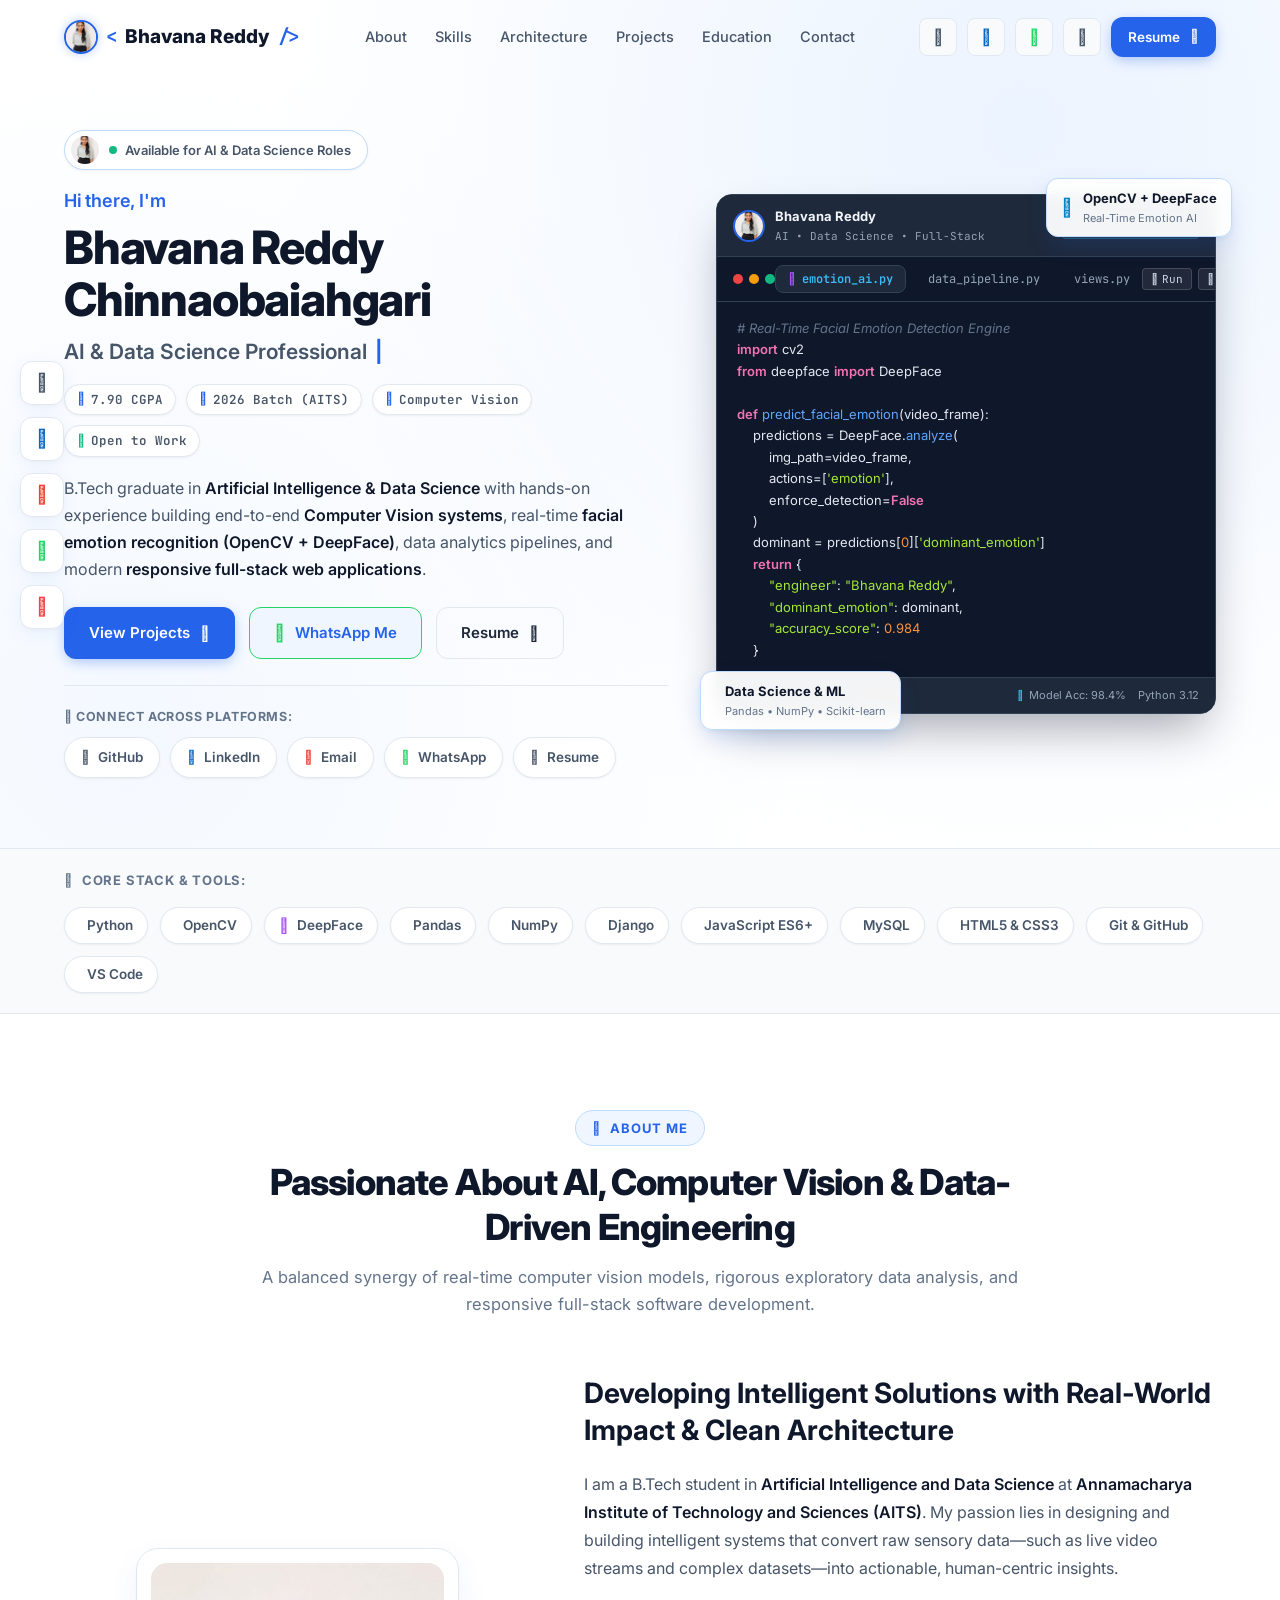
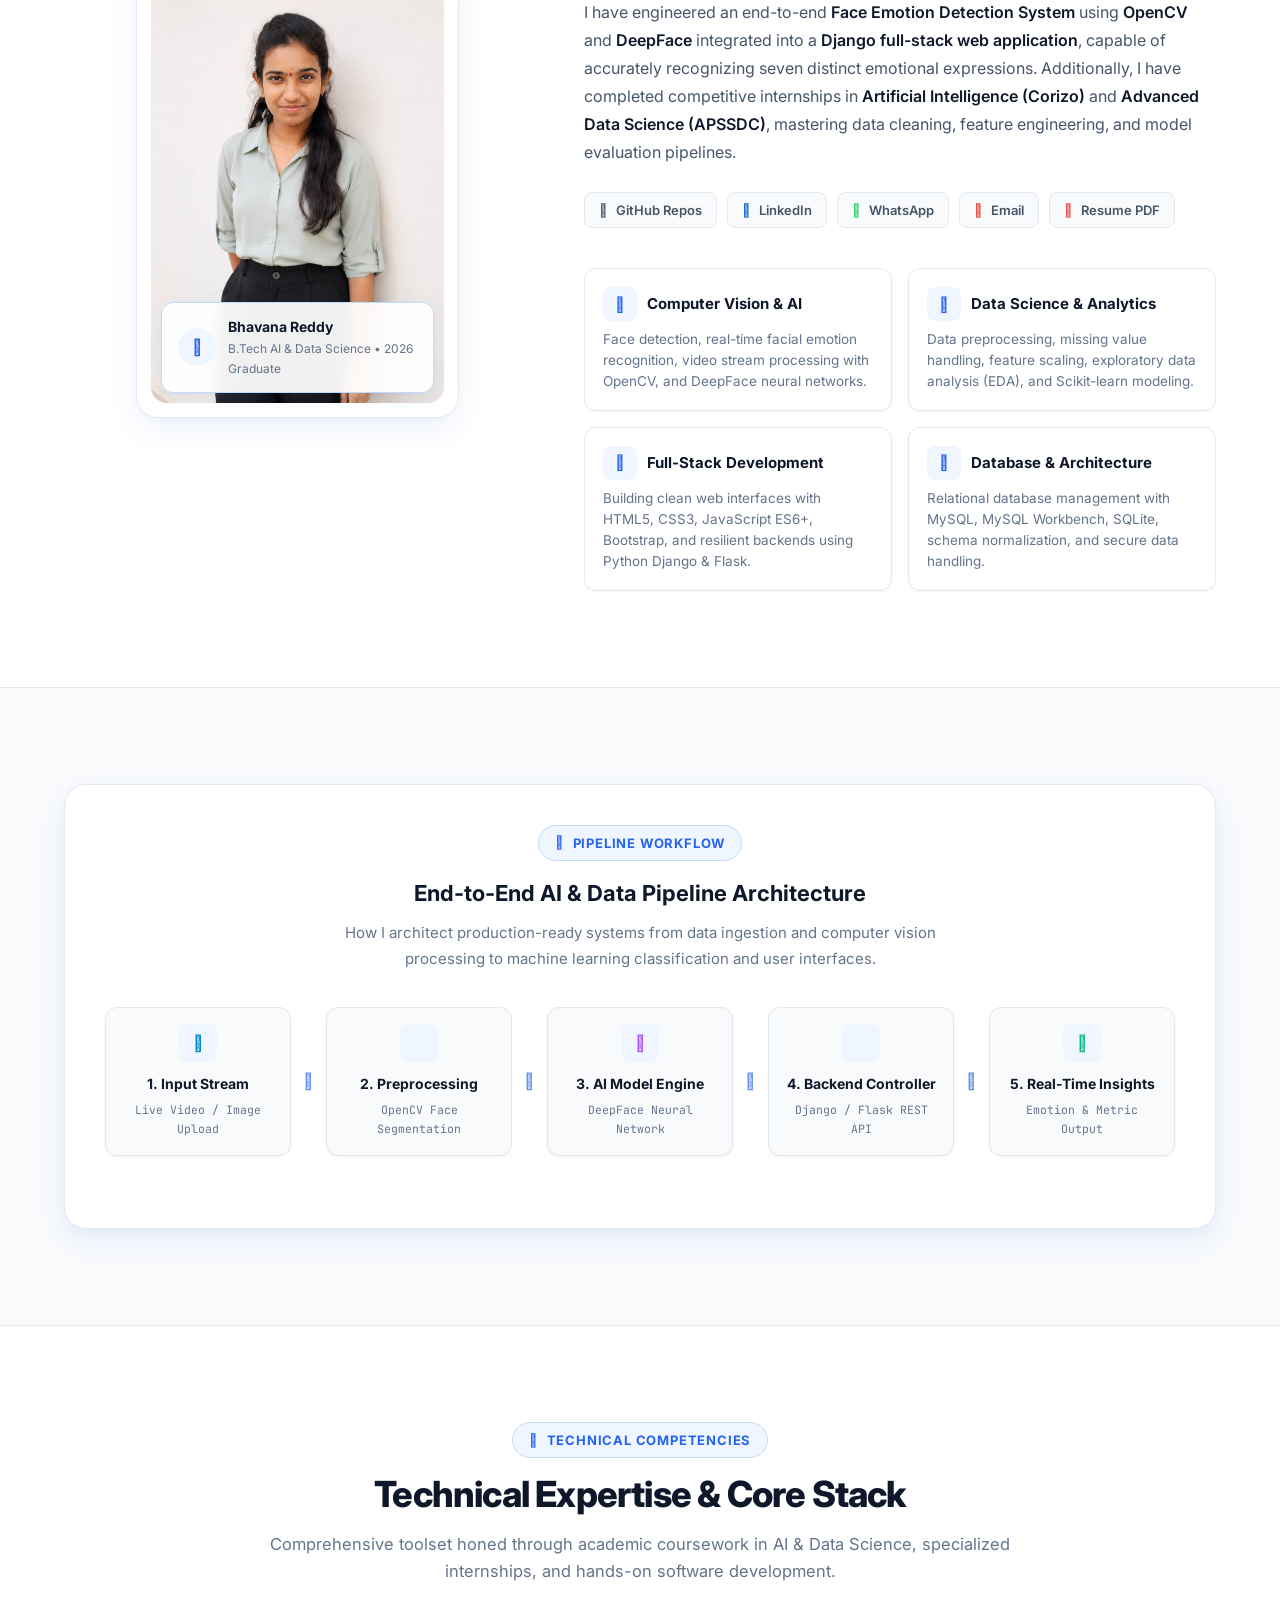
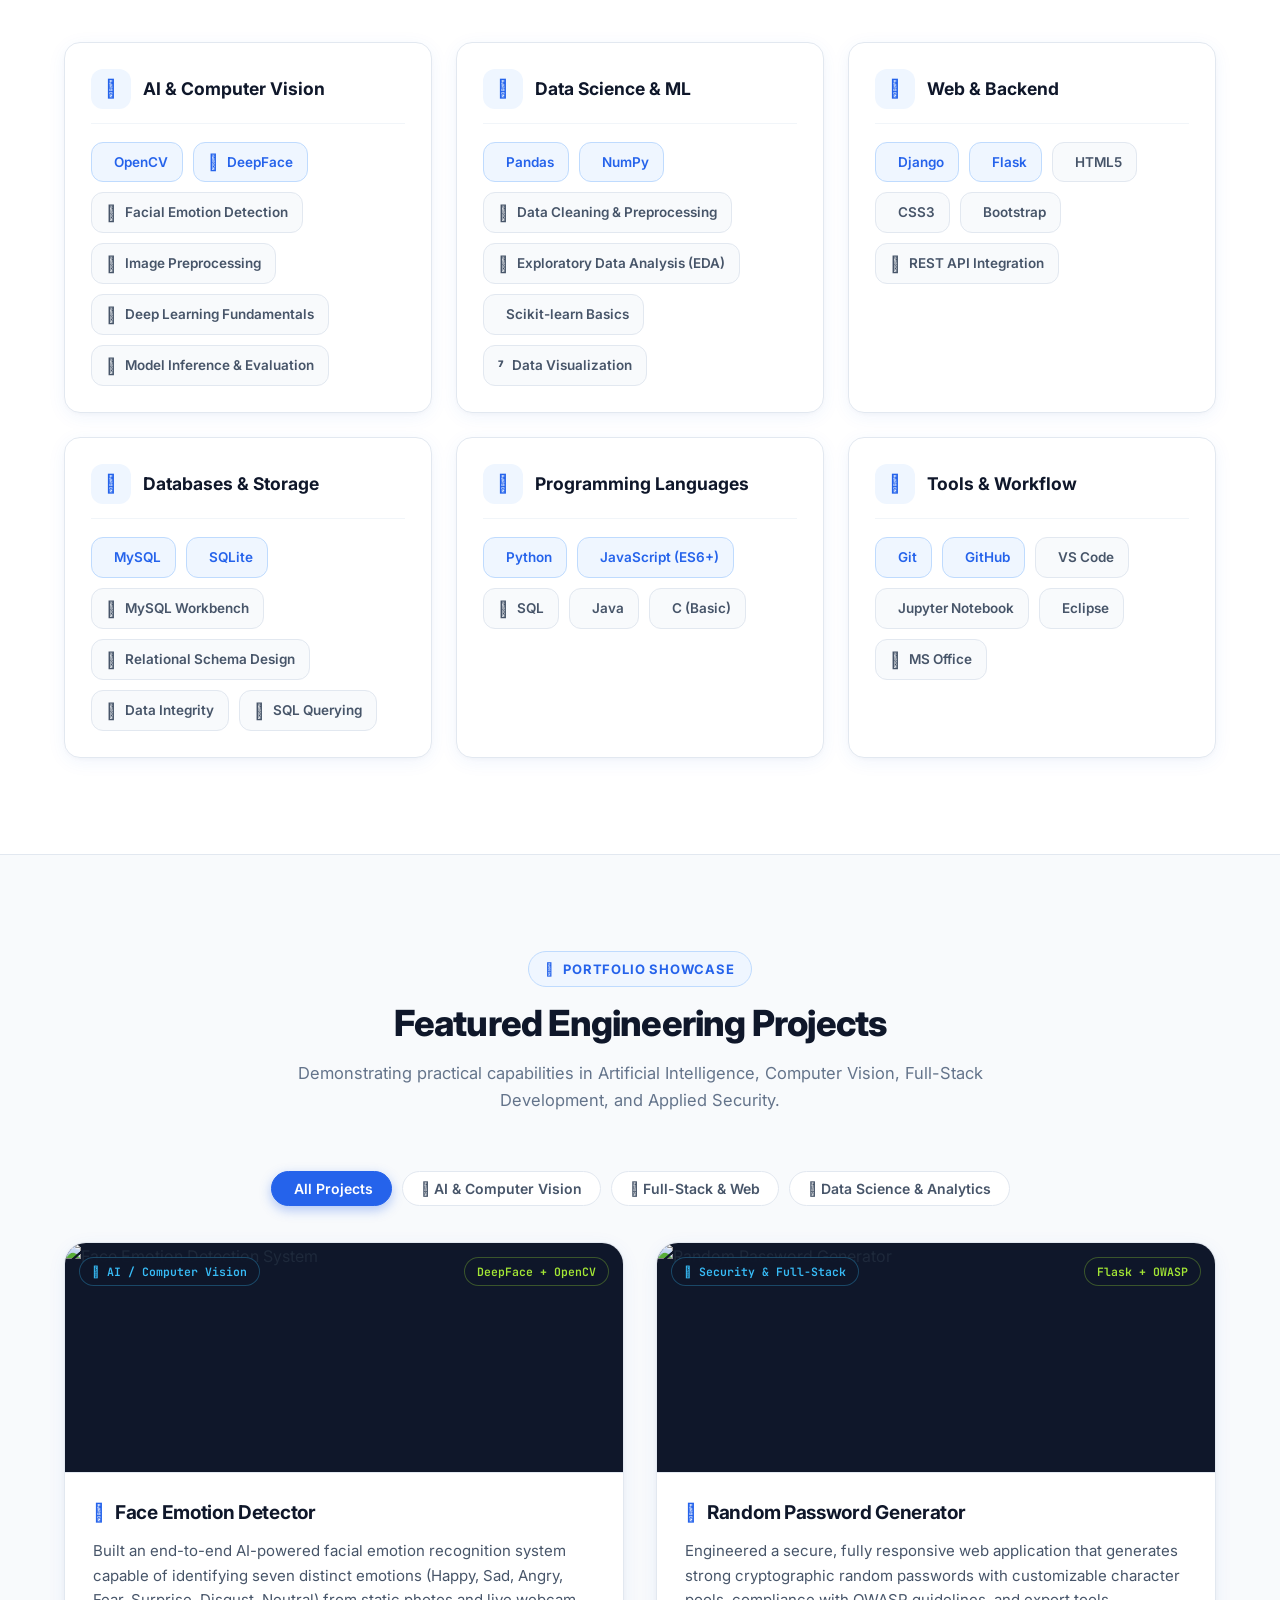
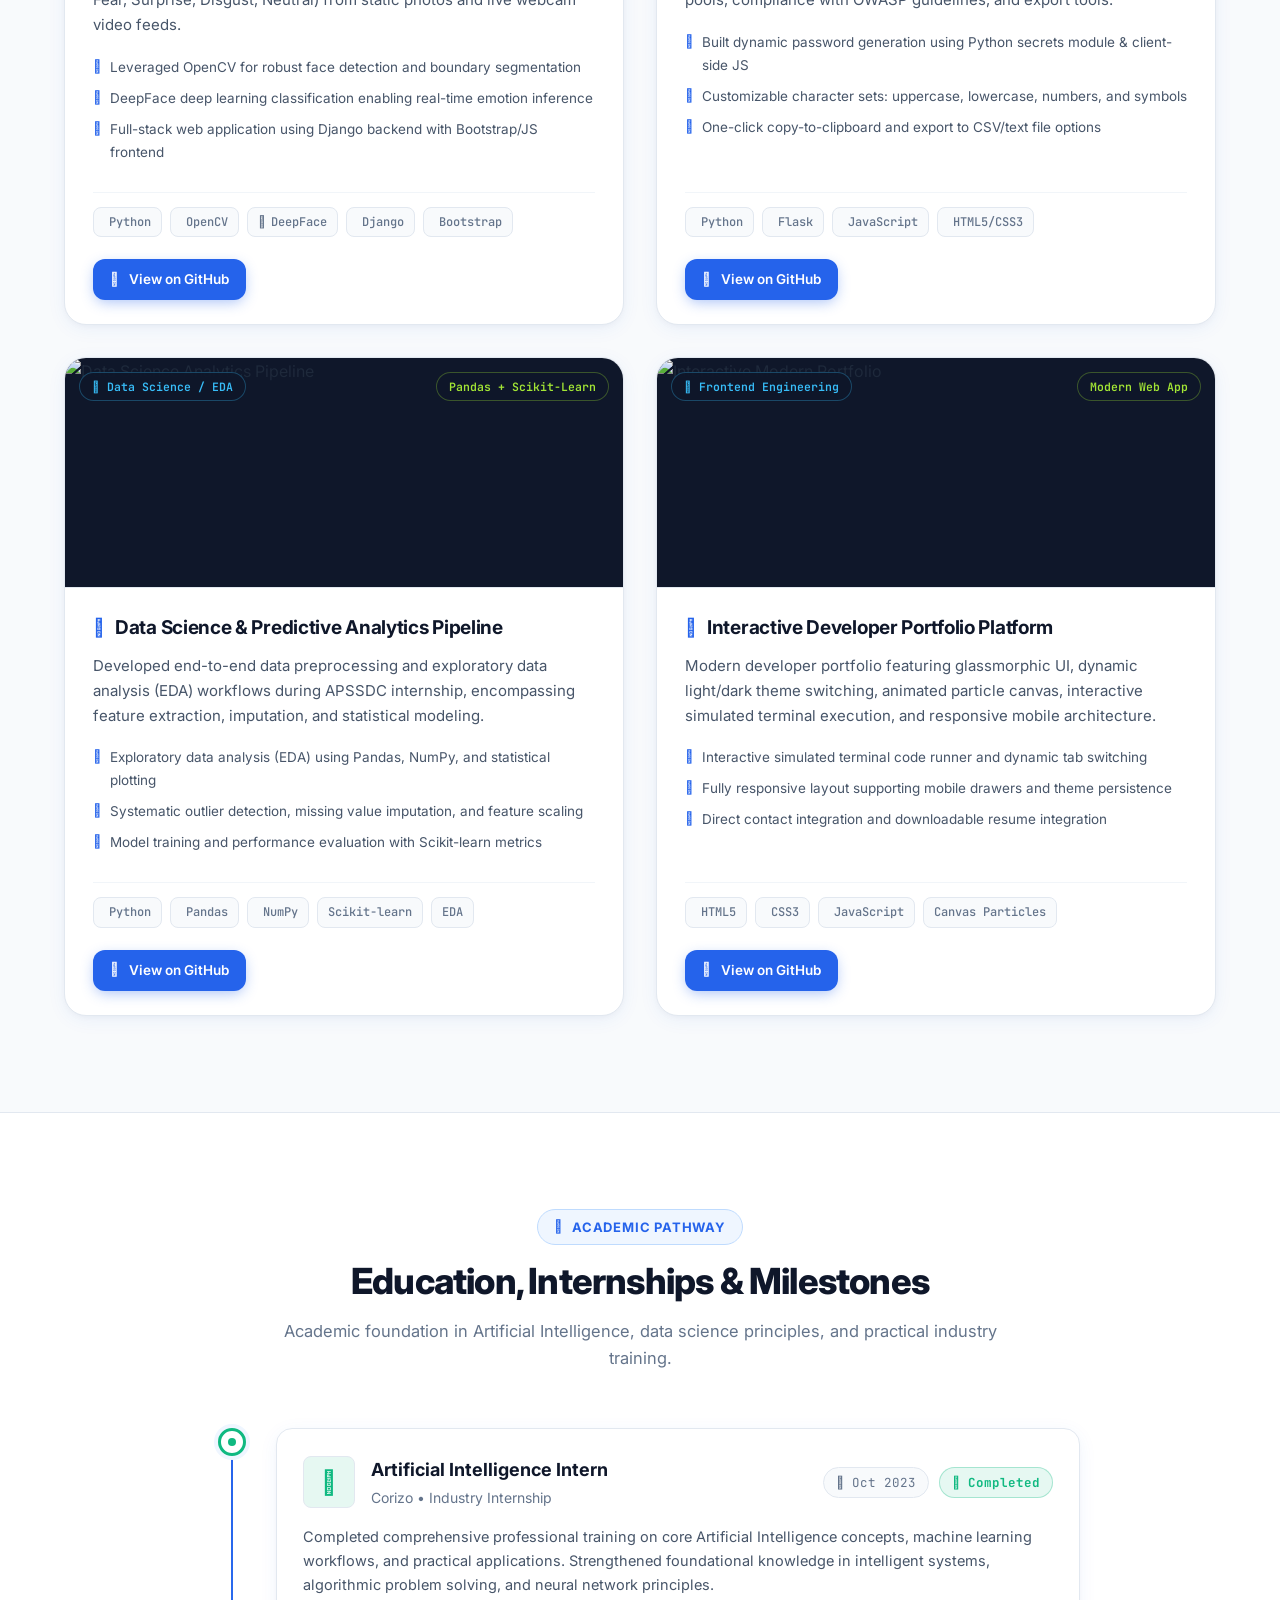
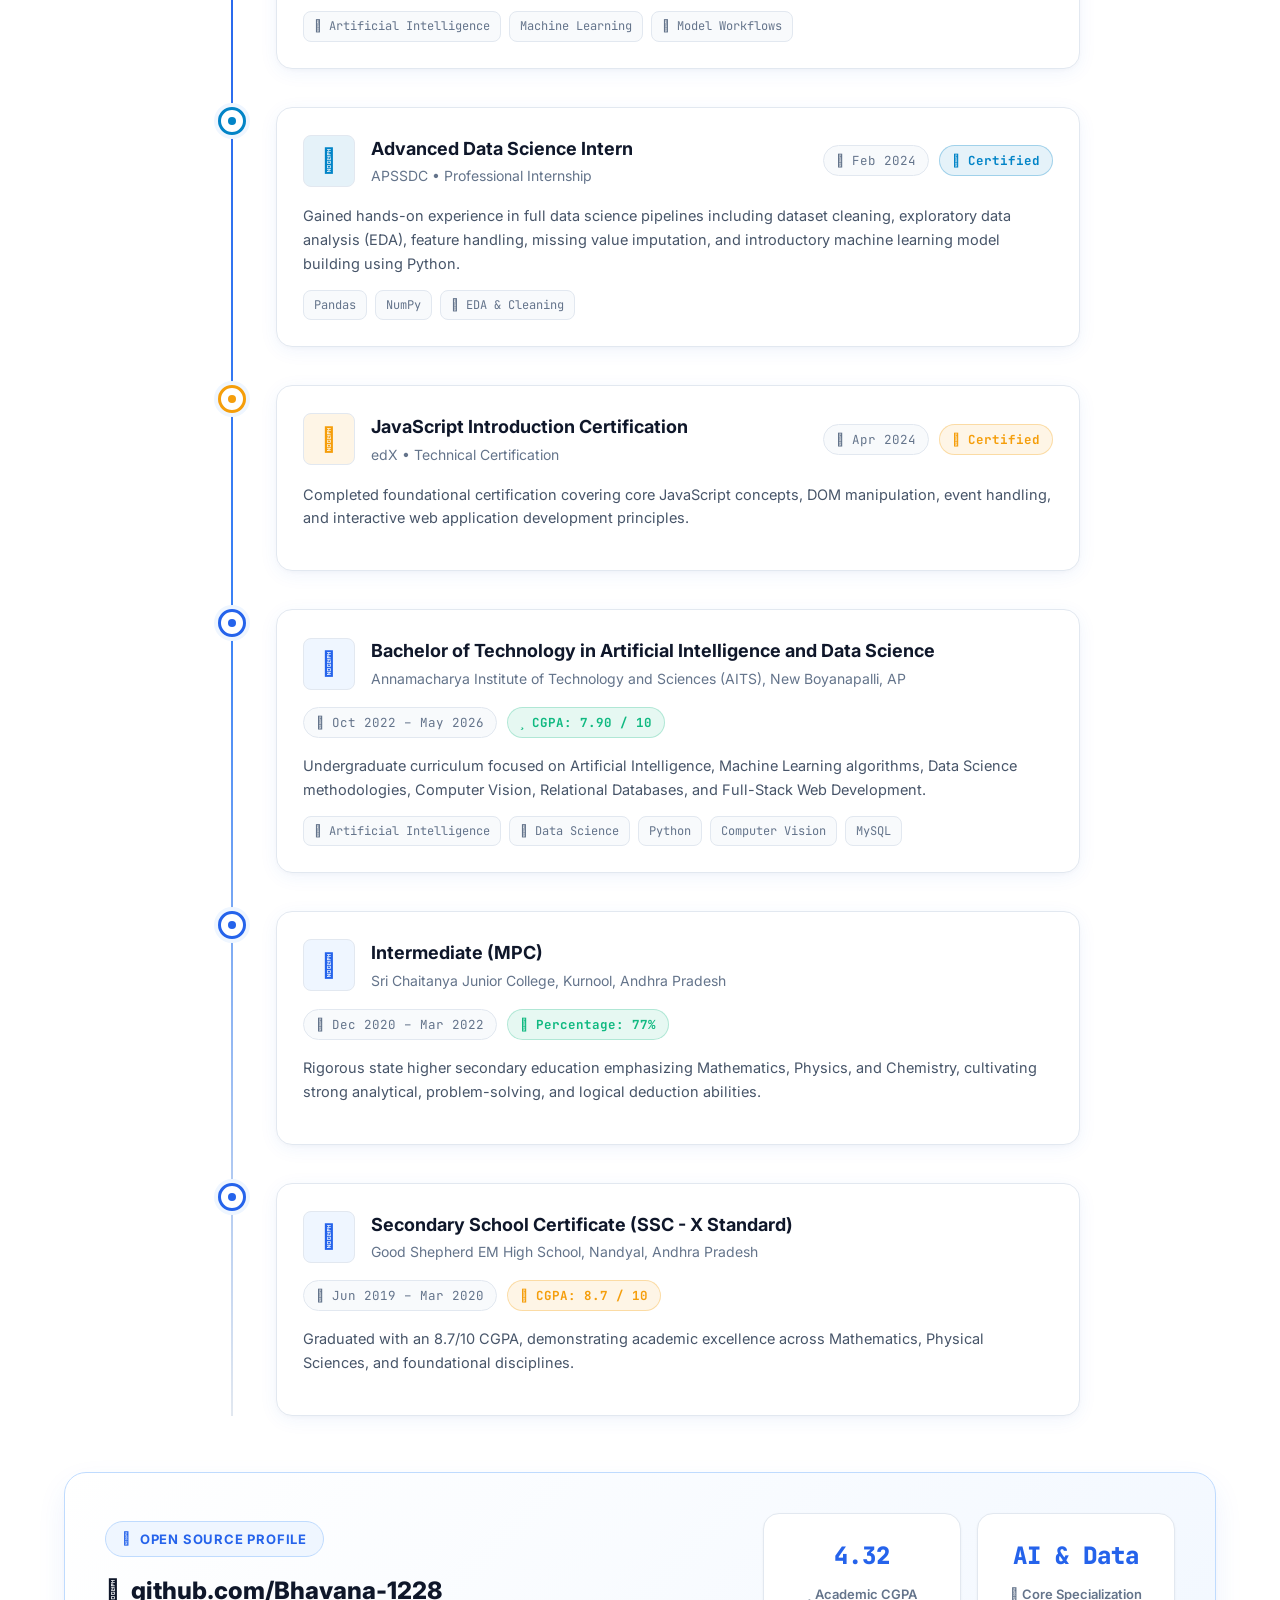
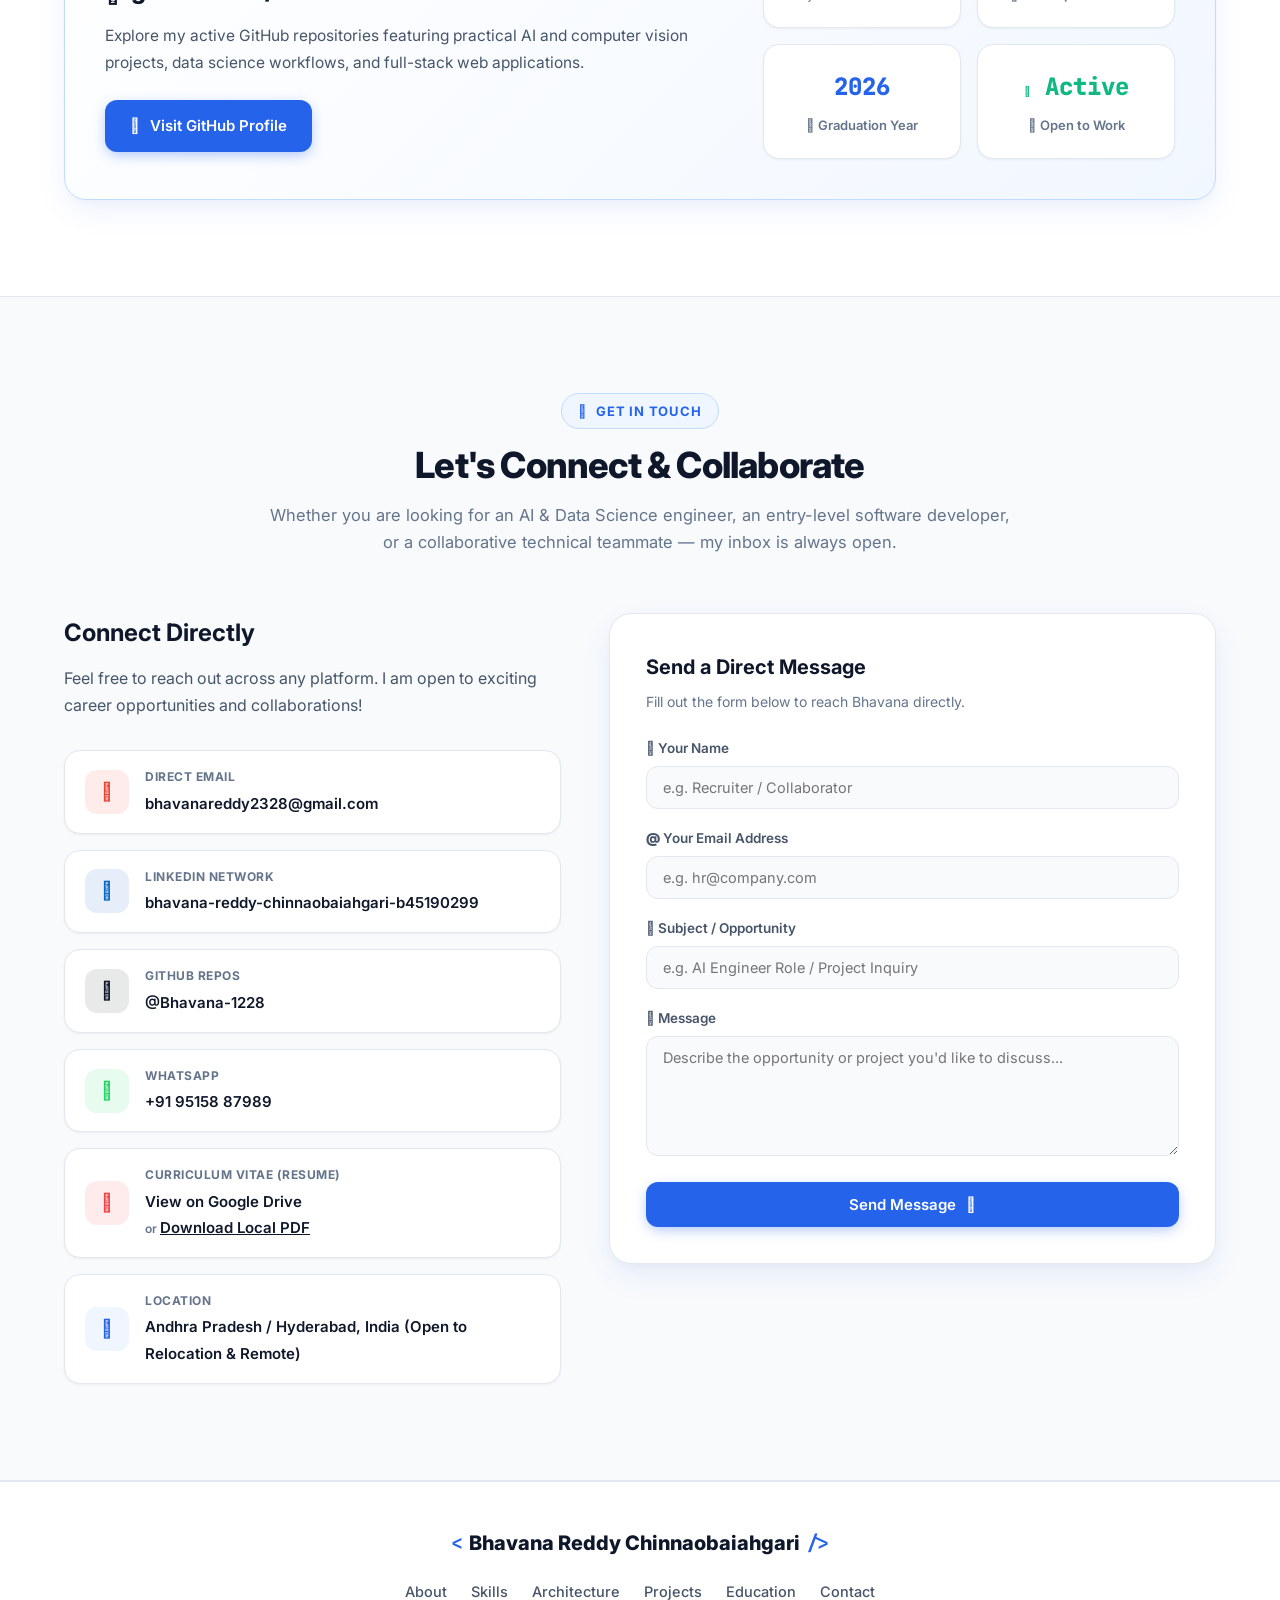
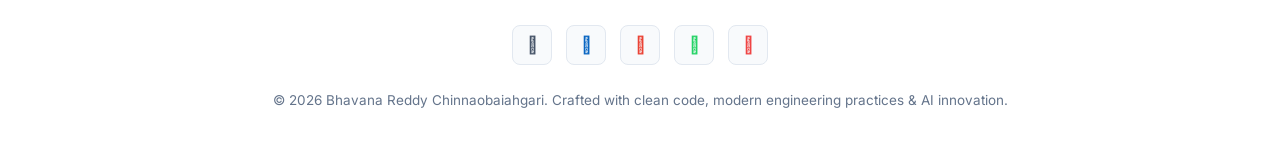
==== commit 4f3fc165: "feat: update portfolio website content, design, and assets" ====
--- a/index.html
+++ b/index.html
@@ -1,430 +1,1717 @@
 <!DOCTYPE html>
-<html lang="en">
+<html lang="en" data-theme="light">
   <head>
     <meta charset="UTF-8" />
     <meta name="viewport" content="width=device-width, initial-scale=1.0" />
+    <title>Bhavana Reddy Chinnaobaiahgari | AI &amp; Data Science Professional &amp; Full-Stack Developer</title>
     <meta
       name="description"
-      content="Bhavana Reddy Chinnaobaiahgari | AI & Data Science Professional & Full-Stack Developer portfolio"
+      content="Portfolio of Bhavana Reddy Chinnaobaiahgari - AI &amp; Data Science Professional, Computer Vision Engineer, and Full-Stack Developer specializing in Python, OpenCV, DeepFace, Django, and Data Analytics."
     />
-    <title>Bhavana Reddy Chinnaobaiahgari | Portfolio</title>
+
+    <!-- Google Fonts: Inter & JetBrains Mono -->
     <link rel="preconnect" href="https://fonts.googleapis.com" />
     <link rel="preconnect" href="https://fonts.gstatic.com" crossorigin />
     <link
-      href="https://fonts.googleapis.com/css2?family=Inter:wght@300;400;500;600;700;800&family=Space+Grotesk:wght@500;700&display=swap"
+      href="https://fonts.googleapis.com/css2?family=Inter:wght@300;400;500;600;700;800&family=JetBrains+Mono:wght@400;500;600;700&display=swap"
       rel="stylesheet"
     />
+
+    <!-- FontAwesome 6 Icons -->
     <link
       rel="stylesheet"
-      href="https://cdnjs.cloudflare.com/ajax/libs/font-awesome/6.5.2/css/all.min.css"
+      href="https://cdnjs.cloudflare.com/ajax/libs/font-awesome/6.5.1/css/all.min.css"
     />
+
+    <!-- Devicon Icons for programming badges -->
+    <link
+      rel="stylesheet"
+      type="text/css"
+      href="https://cdn.jsdelivr.net/gh/devicons/devicon@latest/devicon.min.css"
+    />
+
+    <!-- Stylesheet -->
     <link rel="stylesheet" href="styles.css" />
   </head>
   <body>
-    <canvas id="space-canvas"></canvas>
-    
-    <!-- Navigation Topbar -->
-    <header class="topbar">
-      <a href="#home" class="brand">Bhavana <span>Reddy</span></a>
-      <button class="nav-toggle" aria-label="Toggle menu">
-        <span></span>
-        <span></span>
-        <span></span>
-      </button>
-      <nav class="nav-links">
-        <a href="#home">Home</a>
-        <a href="#about">About</a>
-        <a href="#services">Services</a>
-        <a href="#projects">Projects</a>
-        <a href="#skills">Skills</a>
-        <a href="#education">Education</a>
-        <a href="#certifications">Certifications</a>
-        <a href="#contact">Contact</a>
-      </nav>
-    </header>
-
-    <!-- Hero Section -->
-    <section class="hero" id="home">
-      <div class="hero__text">
-        <p class="eyebrow">HELLO, I'M</p>
-        <h1>Bhavana Reddy</h1>
-        <p class="subtitle">Aspiring AI & Data Science Professional | Python & Full-Stack Developer</p>
-        <div class="hero__actions">
-          <a class="btn btn-primary" href="#projects">View My Work <i class="fa-solid fa-arrow-right"></i></a>
-          <a class="btn btn-secondary" href="https://docs.google.com/document/d/1VociQVh3lg1trtPYEakLJSayLQqHQZv0/edit?usp=sharing" target="_blank" rel="noopener noreferrer">View Resume <i class="fa-solid fa-eye"></i></a>
-        </div>
-        <div class="hero__quick-links">
-          <a href="#contact" aria-label="Contact Me" title="Contact Me"><i class="fa-solid fa-envelope"></i></a>
-          <a href="https://www.linkedin.com/in/bhavana-reddy-chinnaobaiahgari-b45190299/" target="_blank" rel="noopener noreferrer" aria-label="LinkedIn" title="LinkedIn Profile"><i class="fa-brands fa-linkedin-in"></i></a>
-          <a href="https://github.com/Bhavana-1228" target="_blank" rel="noopener noreferrer" aria-label="GitHub" title="GitHub Profile"><i class="fa-brands fa-github"></i></a>
+    <!-- Subtle Ambient Particle Background Canvas -->
+    <canvas id="ambient-canvas"></canvas>
+
+    <!-- ================= FLOATING SOCIAL DOCK (Sticky Left) ================= -->
+    <aside class="floating-social-dock" aria-label="Social connections">
+      <a
+        href="https://github.com/Bhavana-1228"
+        target="_blank"
+        rel="noopener noreferrer"
+        class="dock-item"
+        data-tooltip="GitHub (@Bhavana-1228)"
+        aria-label="GitHub Profile"
+      >
+        <i class="fa-brands fa-github"></i>
+      </a>
+      <a
+        href="https://www.linkedin.com/in/bhavana-reddy-chinnaobaiahgari-b45190299/"
+        target="_blank"
+        rel="noopener noreferrer"
+        class="dock-item"
+        data-tooltip="LinkedIn Network"
+        aria-label="LinkedIn Profile"
+      >
+        <i class="fa-brands fa-linkedin-in" style="color: #0a66c2"></i>
+      </a>
+      <a
+        href="mailto:bhavanareddy2328@gmail.com"
+        class="dock-item"
+        data-tooltip="Send Email"
+        aria-label="Email Me"
+      >
+        <i class="fa-solid fa-envelope" style="color: #ea4335"></i>
+      </a>
+      <a
+        href="https://wa.me/919515887989"
+        target="_blank"
+        rel="noopener noreferrer"
+        class="dock-item"
+        data-tooltip="WhatsApp (+91 9515887989)"
+        aria-label="WhatsApp"
+      >
+        <i class="fa-brands fa-whatsapp" style="color: #25d366"></i>
+      </a>
+      <a
+        href="https://drive.google.com/file/d/1xCye5WxmrS6Ek6hrzDTb2VyitxhWTKXa/view?usp=sharing"
+        target="_blank"
+        rel="noopener noreferrer"
+        class="dock-item"
+        data-tooltip="Resume (Google Drive)"
+        aria-label="Google Drive Resume"
+      >
+        <i class="fa-solid fa-file-pdf" style="color: #ef4444"></i>
+      </a>
+    </aside>
+
+    <!-- ================= NAVBAR ================= -->
+    <header class="navbar-wrapper" id="navbar-wrapper">
+      <div class="container navbar">
+        <a href="#home" class="logo">
+          <img src="assets/profile.jpeg" alt="Bhavana Reddy Avatar" class="logo-avatar" />
+          <span class="logo-bracket">&lt;</span>
+          <span class="logo-name">Bhavana Reddy</span>
+          <span class="logo-bracket">/&gt;</span>
+        </a>
+
+        <nav class="nav-links">
+          <a href="#about">About</a>
+          <a href="#skills">Skills</a>
+          <a href="#architecture">Architecture</a>
+          <a href="#projects">Projects</a>
+          <a href="#education">Education</a>
+          <a href="#contact">Contact</a>
+        </nav>
+
+        <div class="nav-actions">
+          <a
+            href="https://github.com/Bhavana-1228"
+            target="_blank"
+            rel="noopener noreferrer"
+            class="nav-social-icon"
+            title="GitHub (@Bhavana-1228)"
+            aria-label="GitHub"
+          >
+            <i class="fa-brands fa-github"></i>
+          </a>
+          <a
+            href="https://www.linkedin.com/in/bhavana-reddy-chinnaobaiahgari-b45190299/"
+            target="_blank"
+            rel="noopener noreferrer"
+            class="nav-social-icon"
+            title="LinkedIn Profile"
+            aria-label="LinkedIn"
+          >
+            <i class="fa-brands fa-linkedin-in" style="color: #0a66c2"></i>
+          </a>
+          <a
+            href="https://wa.me/919515887989"
+            target="_blank"
+            rel="noopener noreferrer"
+            class="nav-social-icon"
+            title="WhatsApp (+91 9515887989)"
+            aria-label="WhatsApp"
+          >
+            <i class="fa-brands fa-whatsapp" style="color: #25d366"></i>
+          </a>
+          <button class="theme-toggle-btn" id="theme-toggle-btn" aria-label="Toggle theme">
+            <i class="fa-solid fa-moon"></i>
+          </button>
+          <a
+            href="https://drive.google.com/file/d/1xCye5WxmrS6Ek6hrzDTb2VyitxhWTKXa/view?usp=sharing"
+            target="_blank"
+            rel="noopener noreferrer"
+            class="btn btn-primary btn-sm"
+          >
+            Resume <i class="fa-solid fa-arrow-up-right-from-square"></i>
+          </a>
+          <button class="menu-toggle-btn" id="menu-toggle-btn" aria-label="Toggle Navigation Menu">
+            <i class="fa-solid fa-bars"></i>
+          </button>
         </div>
       </div>
-      <div class="hero__image">
-        <img src="assets/profile.jpeg" alt="Bhavana Reddy Chinnaobaiahgari" />
+
+      <!-- Mobile Navigation Drawer -->
+      <div class="mobile-nav-drawer" id="mobile-nav-drawer">
+        <div class="mobile-nav-links">
+          <a href="#about">About</a>
+          <a href="#skills">Skills</a>
+          <a href="#architecture">Architecture</a>
+          <a href="#projects">Projects</a>
+          <a href="#education">Education</a>
+          <a href="#contact">Contact</a>
+        </div>
+        <div class="mobile-nav-socials">
+          <a
+            href="https://github.com/Bhavana-1228"
+            target="_blank"
+            rel="noopener noreferrer"
+            class="nav-social-icon"
+            ><i class="fa-brands fa-github"></i
+          ></a>
+          <a
+            href="https://www.linkedin.com/in/bhavana-reddy-chinnaobaiahgari-b45190299/"
+            target="_blank"
+            rel="noopener noreferrer"
+            class="nav-social-icon"
+            ><i class="fa-brands fa-linkedin-in" style="color: #0a66c2"></i
+          ></a>
+          <a href="mailto:bhavanareddy2328@gmail.com" class="nav-social-icon"
+            ><i class="fa-solid fa-envelope" style="color: #ea4335"></i
+          ></a>
+          <a
+            href="https://wa.me/919515887989"
+            target="_blank"
+            rel="noopener noreferrer"
+            class="nav-social-icon"
+            ><i class="fa-brands fa-whatsapp" style="color: #25d366"></i
+          ></a>
+        </div>
+        <a
+          href="https://drive.google.com/file/d/1xCye5WxmrS6Ek6hrzDTb2VyitxhWTKXa/view?usp=sharing"
+          target="_blank"
+          rel="noopener noreferrer"
+          class="btn btn-primary btn-sm"
+          style="margin-top: 8px"
+        >
+          View Resume <i class="fa-solid fa-file-pdf"></i>
+        </a>
       </div>
-    </section>
-
-    <!-- Main Content -->
+    </header>
+
     <main>
-      
-      <!-- About Section -->
-      <section class="section about" id="about">
-        <div class="section-heading">
-          <p class="section-tag">About Me</p>
-          <h2>Building modern web experiences with curiosity and consistency</h2>
-        </div>
-        <div class="about__grid">
-          <div class="about__content">
-            <p>
-              I am an aspiring Artificial Intelligence and Data Science professional with a strong foundation in Python, Java, and full-stack web development. I enjoy building secure, modern web applications using Flask, HTML5, CSS3, and JavaScript.
+      <!-- ================= HERO SECTION ================= -->
+      <section class="hero" id="home">
+        <div class="container hero-grid">
+          <!-- Hero Content (Left) -->
+          <div class="hero-content">
+            <div class="hero-profile-pill">
+              <img
+                src="assets/profile.jpeg"
+                alt="Bhavana Reddy Chinnaobaiahgari"
+                class="hero-pill-avatar"
+              />
+              <span class="hero-pill-text">
+                <span class="pulse-dot"></span> Available for AI &amp; Data Science Roles
+              </span>
+            </div>
+
+            <div class="hero-greeting">Hi there, I'm</div>
+            <h1 class="hero-name">Bhavana Reddy Chinnaobaiahgari</h1>
+
+            <!-- Animated Typewriter Headline -->
+            <div class="hero-title">
+              <span id="hero-typed-text">AI &amp; Data Science Professional</span
+              ><span class="typed-cursor">|</span>
+            </div>
+
+            <!-- Quick Stat Badges -->
+            <div class="hero-stat-pills">
+              <span class="stat-pill"
+                ><i class="fa-solid fa-graduation-cap"></i> 7.90 CGPA</span
+              >
+              <span class="stat-pill"
+                ><i class="fa-solid fa-calendar-check"></i> 2026 Batch (AITS)</span
+              >
+              <span class="stat-pill"
+                ><i class="fa-solid fa-brain"></i> Computer Vision</span
+              >
+              <span class="stat-pill pulse-pill"
+                ><i class="fa-solid fa-circle"></i> Open to Work</span
+              >
+            </div>
+
+            <p class="hero-description">
+              B.Tech graduate in <strong>Artificial Intelligence &amp; Data Science</strong> with hands-on experience building end-to-end <strong>Computer Vision systems</strong>, real-time <strong>facial emotion recognition (OpenCV + DeepFace)</strong>, data analytics pipelines, and modern <strong>responsive full-stack web applications</strong>.
             </p>
-            <p>
-              I have completed internships in Artificial Intelligence and Advanced Data Science, which provided me with hands-on exposure to data preprocessing, machine learning algorithms, and exploratory data analysis. 
-            </p>
-            <p>
-              I am actively seeking an entry-level software development or data analysis role where I can apply my problem-solving capabilities, technical skills, and software development foundations to build meaningful solutions and contribute to organizational growth.
-            </p>
+
+            <div class="hero-buttons">
+              <a href="#projects" class="btn btn-primary">
+                View Projects <i class="fa-solid fa-arrow-right"></i>
+              </a>
+              <a
+                href="https://wa.me/919515887989"
+                target="_blank"
+                rel="noopener noreferrer"
+                class="btn btn-secondary"
+                style="border-color: #25d366"
+              >
+                <i class="fa-brands fa-whatsapp" style="color: #25d366; font-size: 17px"></i> WhatsApp Me
+              </a>
+              <a
+                href="https://drive.google.com/file/d/1xCye5WxmrS6Ek6hrzDTb2VyitxhWTKXa/view?usp=sharing"
+                target="_blank"
+                rel="noopener noreferrer"
+                class="btn btn-outline"
+                id="hero-resume-btn"
+              >
+                Resume <i class="fa-solid fa-file-pdf"></i>
+              </a>
+            </div>
+
+            <!-- Hero Social Chips with Icons -->
+            <div class="hero-socials">
+              <span class="hero-socials-label"
+                ><i class="fa-solid fa-share-nodes"></i> Connect Across Platforms:</span
+              >
+              <div class="hero-social-chips">
+                <a
+                  href="https://github.com/Bhavana-1228"
+                  target="_blank"
+                  rel="noopener noreferrer"
+                  class="social-chip chip-github"
+                >
+                  <i class="fa-brands fa-github"></i> <span>GitHub</span>
+                </a>
+                <a
+                  href="https://www.linkedin.com/in/bhavana-reddy-chinnaobaiahgari-b45190299/"
+                  target="_blank"
+                  rel="noopener noreferrer"
+                  class="social-chip chip-linkedin"
+                >
+                  <i class="fa-brands fa-linkedin-in" style="color: #0a66c2"></i>
+                  <span>LinkedIn</span>
+                </a>
+                <a href="mailto:bhavanareddy2328@gmail.com" class="social-chip chip-email">
+                  <i class="fa-solid fa-envelope" style="color: #ea4335"></i> <span>Email</span>
+                </a>
+                <a
+                  href="https://wa.me/919515887989"
+                  target="_blank"
+                  rel="noopener noreferrer"
+                  class="social-chip chip-whatsapp"
+                >
+                  <i class="fa-brands fa-whatsapp" style="color: #25d366"></i>
+                  <span>WhatsApp</span>
+                </a>
+                <a
+                  href="https://drive.google.com/file/d/1xCye5WxmrS6Ek6hrzDTb2VyitxhWTKXa/view?usp=sharing"
+                  target="_blank"
+                  rel="noopener noreferrer"
+                  class="social-chip chip-resume"
+                >
+                  <i class="fa-solid fa-file-pdf"></i> <span>Resume</span>
+                </a>
+              </div>
+            </div>
           </div>
-          <div class="about__image-card">
-            <img src="assets/profile.jpeg" alt="About Bhavana Reddy" />
+
+          <!-- Hero Visual & Code Window (Right) -->
+          <div class="hero-visual">
+            <!-- Floating Badge Top -->
+            <div class="floating-badge badge-top">
+              <i class="fa-solid fa-brain" style="color: #0284c7"></i>
+              <div>
+                <strong>OpenCV + DeepFace</strong>
+                <span class="badge-sub">Real-Time Emotion AI</span>
+              </div>
+            </div>
+
+            <!-- Code Window Card -->
+            <div class="code-window-card">
+              <!-- Mini Dev Bar -->
+              <div class="hero-dev-mini-bar">
+                <div class="dev-mini-left">
+                  <img
+                    src="assets/profile.jpeg"
+                    alt="Bhavana Reddy Avatar"
+                    class="dev-mini-avatar"
+                  />
+                  <div>
+                    <span class="dev-mini-name">Bhavana Reddy</span>
+                    <span class="dev-mini-role">AI • Data Science • Full-Stack</span>
+                  </div>
+                </div>
+                <div class="dev-mini-status">
+                  <i class="fa-solid fa-circle-check"></i> Ready to Deploy
+                </div>
+              </div>
+
+              <!-- Code Window Header & Tabs -->
+              <div class="code-window-header">
+                <div class="window-controls">
+                  <span class="control-dot red"></span>
+                  <span class="control-dot yellow"></span>
+                  <span class="control-dot green"></span>
+                </div>
+                <div class="window-tabs">
+                  <button class="window-tab active" data-target="pane-ai" data-badge="OpenCV / DeepFace">
+                    <i class="fa-solid fa-brain" style="color: #a855f7"></i> emotion_ai.py
+                  </button>
+                  <button class="window-tab" data-target="pane-ds" data-badge="Pandas / Scikit-Learn">
+                    <i class="devicon-python-plain colored"></i> data_pipeline.py
+                  </button>
+                  <button class="window-tab" data-target="pane-django" data-badge="Django REST">
+                    <i class="devicon-django-plain colored"></i> views.py
+                  </button>
+                </div>
+
+                <!-- Run Code & Copy Actions -->
+                <div class="code-window-actions">
+                  <button class="code-action-btn" id="run-code-btn" title="Simulate Running Code">
+                    <i class="fa-solid fa-play"></i> Run
+                  </button>
+                  <button class="code-action-btn" id="copy-code-btn" title="Copy Active Code">
+                    <i class="fa-regular fa-copy"></i> Copy
+                  </button>
+                </div>
+              </div>
+
+              <!-- Code Window Body (JetBrains Mono) -->
+              <div class="code-window-body">
+                <!-- Pane 1: OpenCV & DeepFace -->
+                <div class="code-tab-pane active" id="pane-ai">
+                  <code>
+                    <span class="code-line"><span class="code-comment"># Real-Time Facial Emotion Detection Engine</span></span>
+                    <span class="code-line"><span class="code-keyword">import</span> cv2</span>
+                    <span class="code-line"><span class="code-keyword">from</span> deepface <span class="code-keyword">import</span> DeepFace</span>
+                    <span class="code-line">&nbsp;</span>
+                    <span class="code-line"><span class="code-keyword">def</span> <span class="code-func">predict_facial_emotion</span>(video_frame):</span>
+                    <span class="code-line">    predictions = DeepFace.<span class="code-func">analyze</span>(</span>
+                    <span class="code-line">        img_path=video_frame,</span>
+                    <span class="code-line">        actions=[<span class="code-string">'emotion'</span>],</span>
+                    <span class="code-line">        enforce_detection=<span class="code-keyword">False</span></span>
+                    <span class="code-line">    )</span>
+                    <span class="code-line">    dominant = predictions[<span class="code-num">0</span>][<span class="code-string">'dominant_emotion'</span>]</span>
+                    <span class="code-line">    <span class="code-keyword">return</span> {</span>
+                    <span class="code-line">        <span class="code-string">"engineer"</span>: <span class="code-string">"Bhavana Reddy"</span>,</span>
+                    <span class="code-line">        <span class="code-string">"dominant_emotion"</span>: dominant,</span>
+                    <span class="code-line">        <span class="code-string">"accuracy_score"</span>: <span class="code-num">0.984</span></span>
+                    <span class="code-line">    }</span>
+                  </code>
+                </div>
+
+                <!-- Pane 2: Data Science & Preprocessing -->
+                <div class="code-tab-pane" id="pane-ds">
+                  <code>
+                    <span class="code-line"><span class="code-comment"># Advanced Data Science Preprocessing &amp; EDA</span></span>
+                    <span class="code-line"><span class="code-keyword">import</span> pandas <span class="code-keyword">as</span> pd</span>
+                    <span class="code-line"><span class="code-keyword">import</span> numpy <span class="code-keyword">as</span> np</span>
+                    <span class="code-line"><span class="code-keyword">from</span> sklearn.preprocessing <span class="code-keyword">import</span> StandardScaler</span>
+                    <span class="code-line">&nbsp;</span>
+                    <span class="code-line"><span class="code-keyword">def</span> <span class="code-func">process_pipeline</span>(dataset_path):</span>
+                    <span class="code-line">    df = pd.<span class="code-func">read_csv</span>(dataset_path)</span>
+                    <span class="code-line">    df.fillna(df.<span class="code-func">median</span>(numeric_only=<span class="code-keyword">True</span>), inplace=<span class="code-keyword">True</span>)</span>
+                    <span class="code-line">    scaler = <span class="code-func">StandardScaler</span>()</span>
+                    <span class="code-line">    scaled_features = scaler.<span class="code-func">fit_transform</span>(df.select_dtypes(include=[np.number]))</span>
+                    <span class="code-line">    <span class="code-keyword">return</span> {<span class="code-string">"samples"</span>: len(df), <span class="code-string">"status"</span>: <span class="code-string">"Cleaned &amp; Ready"</span>}</span>
+                  </code>
+                </div>
+
+                <!-- Pane 3: Django Web App -->
+                <div class="code-tab-pane" id="pane-django">
+                  <code>
+                    <span class="code-line"><span class="code-comment"># Django Full-Stack Web Controller</span></span>
+                    <span class="code-line"><span class="code-keyword">from</span> django.http <span class="code-keyword">import</span> JsonResponse</span>
+                    <span class="code-line"><span class="code-keyword">from</span> django.views.decorators.csrf <span class="code-keyword">import</span> csrf_exempt</span>
+                    <span class="code-line">&nbsp;</span>
+                    <span class="code-line"><span class="code-decorator">@csrf_exempt</span></span>
+                    <span class="code-line"><span class="code-keyword">def</span> <span class="code-func">analyze_stream_view</span>(request):</span>
+                    <span class="code-line">    <span class="code-keyword">if</span> request.method == <span class="code-string">"POST"</span>:</span>
+                    <span class="code-line">        <span class="code-keyword">return</span> <span class="code-func">JsonResponse</span>({</span>
+                    <span class="code-line">            <span class="code-string">"candidate"</span>: <span class="code-string">"Bhavana Reddy Chinnaobaiahgari"</span>,</span>
+                    <span class="code-line">            <span class="code-string">"specialization"</span>: <span class="code-string">"AI &amp; Data Science"</span>,</span>
+                    <span class="code-line">            <span class="code-string">"degree"</span>: <span class="code-string">"B.Tech (AITS) - 2026"</span>,</span>
+                    <span class="code-line">            <span class="code-string">"availability"</span>: <span class="code-string">"Immediate"</span></span>
+                    <span class="code-line">        })</span>
+                  </code>
+                </div>
+              </div>
+
+              <!-- Live Execution Output Drawer -->
+              <div class="terminal-console-drawer" id="terminal-console-drawer"></div>
+
+              <!-- Code Window Footer (VS Code Status Bar) -->
+              <div class="code-window-footer">
+                <div class="status-left">
+                  <span class="status-item"><i class="fa-solid fa-code-branch"></i> main*</span>
+                  <span class="status-item"><i class="fa-solid fa-arrows-rotate"></i> 0 errors</span>
+                  <span class="status-item"><i class="fa-solid fa-shield-halved"></i> UTF-8</span>
+                </div>
+                <div class="status-right">
+                  <span class="status-item"
+                    ><i class="fa-solid fa-check-double"></i> Model Acc: 98.4%</span
+                  >
+                  <span class="status-item">Python 3.12</span>
+                </div>
+              </div>
+            </div>
+
+            <!-- Floating Badge Bottom -->
+            <div class="floating-badge badge-bottom">
+              <i class="devicon-python-plain colored"></i>
+              <div>
+                <strong>Data Science &amp; ML</strong>
+                <span class="badge-sub">Pandas • NumPy • Scikit-learn</span>
+              </div>
+            </div>
           </div>
         </div>
       </section>
 
-      <!-- Services Section (Expertise) -->
-      <section class="section services" id="services">
-        <div class="section-heading">
-          <p class="section-tag">My Expertise</p>
-          <h2>Skills I am actively building and applying</h2>
+      <!-- ================= TECH RIBBON ================= -->
+      <div class="tech-ribbon" aria-hidden="true">
+        <div class="container tech-ribbon-content">
+          <div class="tech-ribbon-label">
+            <i class="fa-solid fa-layer-group"></i> Core Stack &amp; Tools:
+          </div>
+          <div class="tech-ribbon-items">
+            <span class="tech-pill"><i class="devicon-python-plain colored"></i> Python</span>
+            <span class="tech-pill"><i class="devicon-opencv-plain colored"></i> OpenCV</span>
+            <span class="tech-pill"><i class="fa-solid fa-brain" style="color: #a855f7"></i> DeepFace</span>
+            <span class="tech-pill"><i class="devicon-pandas-plain colored"></i> Pandas</span>
+            <span class="tech-pill"><i class="devicon-numpy-plain colored"></i> NumPy</span>
+            <span class="tech-pill"><i class="devicon-django-plain colored"></i> Django</span>
+            <span class="tech-pill"><i class="devicon-javascript-plain colored"></i> JavaScript ES6+</span>
+            <span class="tech-pill"><i class="devicon-mysql-plain colored"></i> MySQL</span>
+            <span class="tech-pill"><i class="devicon-html5-plain colored"></i> HTML5 &amp; CSS3</span>
+            <span class="tech-pill"><i class="devicon-git-plain colored"></i> Git &amp; GitHub</span>
+            <span class="tech-pill"><i class="devicon-vscode-plain colored"></i> VS Code</span>
+          </div>
         </div>
-        <div class="services__grid">
-          <article class="service-card">
-            <div class="service-icon"><i class="fa-solid fa-code"></i></div>
-            <h3>Frontend Development</h3>
-            <p>Creating responsive, interactive, and modern user interfaces using HTML5, CSS3, JavaScript, and responsive layouts.</p>
-          </article>
-          <article class="service-card">
-            <div class="service-icon"><i class="fa-solid fa-database"></i></div>
-            <h3>Backend & API Development</h3>
-            <p>Developing backend systems, web logic, REST APIs, and database structures using Python, Flask, Java, and MySQL.</p>
-          </article>
-          <article class="service-card">
-            <div class="service-icon"><i class="fa-solid fa-brain"></i></div>
-            <h3>AI & Data Science</h3>
-            <p>Applying machine learning concepts, statistical methodologies, and analytical approaches to extract insights from raw data.</p>
-          </article>
-        </div>
-      </section>
-
-      <!-- Projects Section -->
-      <section class="section projects" id="projects">
-        <div class="section-heading">
-          <p class="section-tag">Featured Projects</p>
-          <h2>Projects that demonstrate my technical range and creativity</h2>
-        </div>
-        <div class="projects__grid">
-          <!-- Password Generator -->
-          <article class="project-card">
-            <img src="https://images.unsplash.com/photo-1526374965328-7f61d4dc18c5?auto=format&fit=crop&w=800&q=80" alt="Random Password Generator" />
-            <div class="project-card__info">
-              <h3>Random Password Generator</h3>
-              <p>Developed a full-stack Flask web application that generates cryptographically secure passwords using Python’s secrets module, adhering to OWASP security guidelines. Features a responsive UI with 3D canvas stars, customizable character sets, and TXT/CSV export.</p>
-              <div class="project-tags">
-                <span>Python</span>
-                <span>Flask</span>
-                <span>HTML5</span>
-                <span>CSS3</span>
-                <span>JavaScript</span>
-              </div>
-            </div>
-          </article>
-          
-          <!-- Python Practice -->
-          <article class="project-card">
-            <img src="https://images.unsplash.com/photo-1515879218367-8466d910aaa4?auto=format&fit=crop&w=800&q=80" alt="Python Practice Repository" />
-            <div class="project-card__info">
-              <h3>Python Practice Repository</h3>
-              <p>Created a comprehensive collection of Python scripts and Jupyter notebooks covering object-oriented programming (OOP), lists, dictionary comprehensions, custom exception handling, multithreading, and regular expressions.</p>
-              <div class="project-tags">
-                <span>Python</span>
-                <span>OOP</span>
-                <span>Multithreading</span>
-                <span>Jupyter</span>
-              </div>
-            </div>
-          </article>
-
-          <!-- Personal Portfolio -->
-          <article class="project-card">
-            <img src="https://images.unsplash.com/photo-1451187580459-43490279c0fa?auto=format&fit=crop&w=800&q=80" alt="Personal Portfolio" />
-            <div class="project-card__info">
-              <h3>Personal Portfolio</h3>
-              <p>Built a premium, interactive developer portfolio. Features a particle background, dark theme glassmorphism cards, responsive menus, clean SEO tags, and contact forms integrating with FormSubmit.co's AJAX API.</p>
-              <div class="project-tags">
-                <span>HTML5</span>
-                <span>CSS3</span>
-                <span>JavaScript</span>
-                <span>Responsive</span>
-              </div>
-            </div>
-          </article>
-        </div>
-      </section>
-
-      <!-- Skills Section -->
-      <section class="section skills" id="skills">
-        <div class="section-heading">
-          <p class="section-tag">Technical Skills</p>
-          <h2>My core stack, tools, and technical concepts</h2>
-        </div>
-        <div class="skills__groups">
-          <div class="skills__group">
-            <h3>Programming Languages</h3>
-            <div class="chip-row">
-              <span class="chip">Python</span>
-              <span class="chip">Java</span>
-              <span class="chip">C</span>
-              <span class="chip">JavaScript</span>
-            </div>
+      </div>
+
+      <!-- ================= ABOUT SECTION ================= -->
+      <section class="section" id="about">
+        <div class="container">
+          <div class="section-header">
+            <span class="section-tag"><i class="fa-solid fa-user-tie"></i> About Me</span>
+            <h2 class="section-title">Passionate About AI, Computer Vision &amp; Data-Driven Engineering</h2>
+            <p class="section-subtitle">
+              A balanced synergy of real-time computer vision models, rigorous exploratory data analysis, and responsive full-stack software development.
+            </p>
           </div>
-          <div class="skills__group">
-            <h3>Web Technologies</h3>
-            <div class="chip-row">
-              <span class="chip">HTML5</span>
-              <span class="chip">CSS3</span>
-              <span class="chip">Flask</span>
-              <span class="chip">Responsive Web Design</span>
-            </div>
-          </div>
-          <div class="skills__group">
-            <h3>Databases</h3>
-            <div class="chip-row">
-              <span class="chip">MySQL</span>
-              <span class="chip">Database Design</span>
-            </div>
-          </div>
-          <div class="skills__group">
-            <h3>Developer Tools</h3>
-            <div class="chip-row">
-              <span class="chip">VS Code</span>
-              <span class="chip">Eclipse</span>
-              <span class="chip">MySQL Workbench</span>
-              <span class="chip">Git</span>
-              <span class="chip">GitHub</span>
-              <span class="chip">MS Office</span>
-            </div>
-          </div>
-          <div class="skills__group">
-            <h3>Domain Knowledge</h3>
-            <div class="chip-row">
-              <span class="chip">Artificial Intelligence</span>
-              <span class="chip">Data Science</span>
-              <span class="chip">Machine Learning Fundamentals</span>
-              <span class="chip">Data Analysis</span>
-              <span class="chip">Secure Application Development</span>
-              <span class="chip">OWASP Guidelines</span>
+
+          <div class="about-grid">
+            <!-- Left: Photo Card -->
+            <div class="about-photo-wrapper">
+              <div class="about-photo-card">
+                <img
+                  src="assets/profile.jpeg"
+                  alt="Bhavana Reddy Chinnaobaiahgari Portrait"
+                />
+                <div class="about-card-badge">
+                  <div class="about-badge-icon">
+                    <i class="fa-solid fa-code"></i>
+                  </div>
+                  <div class="about-badge-text">
+                    <h4>Bhavana Reddy</h4>
+                    <p>B.Tech AI &amp; Data Science • 2026 Graduate</p>
+                  </div>
+                </div>
+              </div>
+            </div>
+
+            <!-- Right: Content -->
+            <div class="about-content">
+              <h3 class="about-heading">
+                Developing Intelligent Solutions with Real-World Impact &amp; Clean Architecture
+              </h3>
+
+              <p class="about-text-p">
+                I am a B.Tech student in <strong>Artificial Intelligence and Data Science</strong> at <strong>Annamacharya Institute of Technology and Sciences (AITS)</strong>. My passion lies in designing and building intelligent systems that convert raw sensory data—such as live video streams and complex datasets—into actionable, human-centric insights.
+              </p>
+
+              <p class="about-text-p">
+                I have engineered an end-to-end <strong>Face Emotion Detection System</strong> using <strong>OpenCV</strong> and <strong>DeepFace</strong> integrated into a <strong>Django full-stack web application</strong>, capable of accurately recognizing seven distinct emotional expressions. Additionally, I have completed competitive internships in <strong>Artificial Intelligence (Corizo)</strong> and <strong>Advanced Data Science (APSSDC)</strong>, mastering data cleaning, feature engineering, and model evaluation pipelines.
+              </p>
+
+              <!-- About Quick Links Strip with Icons -->
+              <div class="about-social-strip">
+                <a
+                  href="https://github.com/Bhavana-1228"
+                  target="_blank"
+                  rel="noopener noreferrer"
+                  class="about-social-btn"
+                >
+                  <i class="fa-brands fa-github"></i> GitHub Repos
+                </a>
+                <a
+                  href="https://www.linkedin.com/in/bhavana-reddy-chinnaobaiahgari-b45190299/"
+                  target="_blank"
+                  rel="noopener noreferrer"
+                  class="about-social-btn"
+                >
+                  <i class="fa-brands fa-linkedin-in" style="color: #0a66c2"></i> LinkedIn
+                </a>
+                <a
+                  href="https://wa.me/919515887989"
+                  target="_blank"
+                  rel="noopener noreferrer"
+                  class="about-social-btn"
+                >
+                  <i class="fa-brands fa-whatsapp" style="color: #25d366"></i> WhatsApp
+                </a>
+                <a href="mailto:bhavanareddy2328@gmail.com" class="about-social-btn">
+                  <i class="fa-solid fa-envelope" style="color: #ea4335"></i> Email
+                </a>
+                <a
+                  href="https://drive.google.com/file/d/1xCye5WxmrS6Ek6hrzDTb2VyitxhWTKXa/view?usp=sharing"
+                  target="_blank"
+                  rel="noopener noreferrer"
+                  class="about-social-btn"
+                >
+                  <i class="fa-solid fa-file-pdf" style="color: #ef4444"></i> Resume PDF
+                </a>
+              </div>
+
+              <!-- 4 Engineering Pillars -->
+              <div class="about-pillars-grid">
+                <div class="pillar-card">
+                  <div class="pillar-header">
+                    <div class="pillar-icon"><i class="fa-solid fa-brain"></i></div>
+                    <h4>Computer Vision &amp; AI</h4>
+                  </div>
+                  <p>
+                    Face detection, real-time facial emotion recognition, video stream processing with OpenCV, and DeepFace neural networks.
+                  </p>
+                </div>
+
+                <div class="pillar-card">
+                  <div class="pillar-header">
+                    <div class="pillar-icon"><i class="fa-solid fa-chart-line"></i></div>
+                    <h4>Data Science &amp; Analytics</h4>
+                  </div>
+                  <p>
+                    Data preprocessing, missing value handling, feature scaling, exploratory data analysis (EDA), and Scikit-learn modeling.
+                  </p>
+                </div>
+
+                <div class="pillar-card">
+                  <div class="pillar-header">
+                    <div class="pillar-icon"><i class="fa-solid fa-laptop-code"></i></div>
+                    <h4>Full-Stack Development</h4>
+                  </div>
+                  <p>
+                    Building clean web interfaces with HTML5, CSS3, JavaScript ES6+, Bootstrap, and resilient backends using Python Django &amp; Flask.
+                  </p>
+                </div>
+
+                <div class="pillar-card">
+                  <div class="pillar-header">
+                    <div class="pillar-icon"><i class="fa-solid fa-database"></i></div>
+                    <h4>Database &amp; Architecture</h4>
+                  </div>
+                  <p>
+                    Relational database management with MySQL, MySQL Workbench, SQLite, schema normalization, and secure data handling.
+                  </p>
+                </div>
+              </div>
             </div>
           </div>
         </div>
       </section>
 
-      <!-- Education Section -->
-      <section class="section education" id="education">
-        <div class="section-heading">
-          <p class="section-tag">Education</p>
-          <h2>My academic foundation and learning milestones</h2>
-        </div>
-        <div class="education__grid">
-          <!-- B.Tech -->
-          <article class="edu-card">
-            <div class="edu-details">
-              <h3>Bachelor of Technology (B.Tech)</h3>
-              <div class="edu-meta-list">
-                <div class="edu-meta-row">
-                  <span class="edu-key">Branch</span>
-                  <span class="edu-value">Artificial Intelligence and Data Science</span>
-                </div>
-                <div class="edu-meta-row">
-                  <span class="edu-key">College</span>
-                  <span class="edu-value">Annamacharya Institute of Technology and Sciences, New Boyanapalli, AP</span>
-                </div>
-                <div class="edu-meta-row">
-                  <span class="edu-key">Duration</span>
-                  <span class="edu-value">Oct 2022 – May 2026</span>
-                </div>
-                <div class="edu-meta-row">
-                  <span class="edu-key">CGPA</span>
-                  <span class="edu-value">8.12 (77%)</span>
-                </div>
-              </div>
-            </div>
-          </article>
-
-          <!-- Intermediate -->
-          <article class="edu-card">
-            <div class="edu-details">
-              <h3>Intermediate (MPC)</h3>
-              <div class="edu-meta-list">
-                <div class="edu-meta-row">
-                  <span class="edu-key">Stream</span>
-                  <span class="edu-value">Mathematics, Physics, Chemistry (MPC)</span>
-                </div>
-                <div class="edu-meta-row">
-                  <span class="edu-key">College</span>
-                  <span class="edu-value">Sri Chaitanya Junior College, Kurnool, AP</span>
-                </div>
-                <div class="edu-meta-row">
-                  <span class="edu-key">Duration</span>
-                  <span class="edu-value">Dec 2020 – Mar 2022</span>
-                </div>
-                <div class="edu-meta-row">
-                  <span class="edu-key">Score</span>
-                  <span class="edu-value">77%</span>
-                </div>
-              </div>
-            </div>
-          </article>
-
-          <!-- X Class -->
-          <article class="edu-card">
-            <div class="edu-details">
-              <h3>Secondary School Certificate (SSC)</h3>
-              <div class="edu-meta-list">
-                <div class="edu-meta-row">
-                  <span class="edu-key">Board</span>
-                  <span class="edu-value">X Standard</span>
-                </div>
-                <div class="edu-meta-row">
-                  <span class="edu-key">School</span>
-                  <span class="edu-value">Good Shepherd EM High School, Nandyal, AP</span>
-                </div>
-                <div class="edu-meta-row">
-                  <span class="edu-key">Duration</span>
-                  <span class="edu-value">Jun 2019 – Mar 2020</span>
-                </div>
-                <div class="edu-meta-row">
-                  <span class="edu-key">CGPA</span>
-                  <span class="edu-value">8.7</span>
-                </div>
-              </div>
-            </div>
-          </article>
+      <!-- ================= SYSTEM ARCHITECTURE FLOW ================= -->
+      <section class="section section-alt" id="architecture">
+        <div class="container">
+          <div class="architecture-box">
+            <div class="arch-header">
+              <span class="section-tag"
+                ><i class="fa-solid fa-diagram-project"></i> Pipeline Workflow</span
+              >
+              <h3>End-to-End AI &amp; Data Pipeline Architecture</h3>
+              <p>
+                How I architect production-ready systems from data ingestion and computer vision processing to machine learning classification and user interfaces.
+              </p>
+            </div>
+
+            <div class="flow-diagram">
+              <div class="flow-node">
+                <div class="flow-node-icon"><i class="fa-solid fa-camera" style="color: #0284c7"></i></div>
+                <h5>1. Input Stream</h5>
+                <span>Live Video / Image Upload</span>
+              </div>
+              <div class="flow-arrow"><i class="fa-solid fa-arrow-right"></i></div>
+
+              <div class="flow-node">
+                <div class="flow-node-icon"><i class="devicon-opencv-plain colored"></i></div>
+                <h5>2. Preprocessing</h5>
+                <span>OpenCV Face Segmentation</span>
+              </div>
+              <div class="flow-arrow"><i class="fa-solid fa-arrow-right"></i></div>
+
+              <div class="flow-node">
+                <div class="flow-node-icon"><i class="fa-solid fa-brain" style="color: #a855f7"></i></div>
+                <h5>3. AI Model Engine</h5>
+                <span>DeepFace Neural Network</span>
+              </div>
+              <div class="flow-arrow"><i class="fa-solid fa-arrow-right"></i></div>
+
+              <div class="flow-node">
+                <div class="flow-node-icon"><i class="devicon-django-plain colored"></i></div>
+                <h5>4. Backend Controller</h5>
+                <span>Django / Flask REST API</span>
+              </div>
+              <div class="flow-arrow"><i class="fa-solid fa-arrow-right"></i></div>
+
+              <div class="flow-node">
+                <div class="flow-node-icon"><i class="fa-solid fa-chart-pie" style="color: #10b981"></i></div>
+                <h5>5. Real-Time Insights</h5>
+                <span>Emotion &amp; Metric Output</span>
+              </div>
+            </div>
+          </div>
         </div>
       </section>
 
-      <!-- Certifications & Internships Section -->
-      <section class="section education" id="certifications">
-        <div class="section-heading">
-          <p class="section-tag">Internships & Certifications</p>
-          <h2>Professional experience and specialized training</h2>
-        </div>
-        <div class="education__grid">
-          <!-- Corizo AI -->
-          <article class="edu-card">
-            <div class="edu-details">
-              <h3>Internship on Artificial Intelligence</h3>
-              <div class="edu-meta-list">
-                <div class="edu-meta-row">
-                  <span class="edu-key">Organization</span>
-                  <span class="edu-value">Corizo</span>
-                </div>
-                <div class="edu-meta-row">
-                  <span class="edu-key">Date</span>
-                  <span class="edu-value">Oct 2023</span>
-                </div>
-                <div class="edu-meta-row">
-                  <span class="edu-key">Focus Area</span>
-                  <span class="edu-value">Acquired practical training on machine learning methodologies and artificial intelligence concepts.</span>
-                </div>
-              </div>
-            </div>
-          </article>
-
-          <!-- APSSDC Data Science -->
-          <article class="edu-card">
-            <div class="edu-details">
-              <h3>Internship on Advanced Data Science</h3>
-              <div class="edu-meta-list">
-                <div class="edu-meta-row">
-                  <span class="edu-key">Organization</span>
-                  <span class="edu-value">APSSDC</span>
-                </div>
-                <div class="edu-meta-row">
-                  <span class="edu-key">Date</span>
-                  <span class="edu-value">Feb 2024</span>
-                </div>
-                <div class="edu-meta-row">
-                  <span class="edu-key">Focus Area</span>
-                  <span class="edu-value">Completed intensive training on statistical computing, exploratory data analysis, and advanced data science pipelines.</span>
-                </div>
-              </div>
-            </div>
-          </article>
-
-          <!-- edX Javascript -->
-          <article class="edu-card">
-            <div class="edu-details">
-              <h3>JavaScript Introduction Certification</h3>
-              <div class="edu-meta-list">
-                <div class="edu-meta-row">
-                  <span class="edu-key">Issuer</span>
-                  <span class="edu-value">edX</span>
-                </div>
-                <div class="edu-meta-row">
-                  <span class="edu-key">Date</span>
-                  <span class="edu-value">Apr 2024</span>
-                </div>
-                <div class="edu-meta-row">
-                  <span class="edu-key">Focus Area</span>
-                  <span class="edu-value">Certified in modern JavaScript syntax, structural web scripting, DOM operations, and client-side logic development.</span>
-                </div>
-              </div>
-            </div>
-          </article>
+      <!-- ================= TECHNICAL SKILLS ================= -->
+      <section class="section" id="skills">
+        <div class="container">
+          <div class="section-header">
+            <span class="section-tag"
+              ><i class="fa-solid fa-screwdriver-wrench"></i> Technical Competencies</span
+            >
+            <h2 class="section-title">Technical Expertise &amp; Core Stack</h2>
+            <p class="section-subtitle">
+              Comprehensive toolset honed through academic coursework in AI &amp; Data Science, specialized internships, and hands-on software development.
+            </p>
+          </div>
+
+          <div class="skills-grid">
+            <!-- 1. AI & Computer Vision -->
+            <div class="skill-category-card">
+              <div class="skill-category-header">
+                <div class="category-icon"><i class="fa-solid fa-brain"></i></div>
+                <h3>AI &amp; Computer Vision</h3>
+              </div>
+              <div class="skill-badges">
+                <span class="skill-badge highlight"
+                  ><i class="devicon-opencv-plain colored"></i> OpenCV</span
+                >
+                <span class="skill-badge highlight"
+                  ><i class="fa-solid fa-face-smile"></i> DeepFace</span
+                >
+                <span class="skill-badge"
+                  ><i class="fa-solid fa-camera"></i> Facial Emotion Detection</span
+                >
+                <span class="skill-badge"
+                  ><i class="fa-solid fa-image"></i> Image Preprocessing</span
+                >
+                <span class="skill-badge"
+                  ><i class="fa-solid fa-diagram-project"></i> Deep Learning Fundamentals</span
+                >
+                <span class="skill-badge"
+                  ><i class="fa-solid fa-gauge-high"></i> Model Inference &amp; Evaluation</span
+                >
+              </div>
+            </div>
+
+            <!-- 2. Data Science & Machine Learning -->
+            <div class="skill-category-card">
+              <div class="skill-category-header">
+                <div class="category-icon"><i class="fa-solid fa-chart-line"></i></div>
+                <h3>Data Science &amp; ML</h3>
+              </div>
+              <div class="skill-badges">
+                <span class="skill-badge highlight"
+                  ><i class="devicon-pandas-plain colored"></i> Pandas</span
+                >
+                <span class="skill-badge highlight"
+                  ><i class="devicon-numpy-plain colored"></i> NumPy</span
+                >
+                <span class="skill-badge"
+                  ><i class="fa-solid fa-filter"></i> Data Cleaning &amp; Preprocessing</span
+                >
+                <span class="skill-badge"
+                  ><i class="fa-solid fa-magnifying-glass-chart"></i> Exploratory Data Analysis (EDA)</span
+                >
+                <span class="skill-badge"
+                  ><i class="devicon-python-plain colored"></i> Scikit-learn Basics</span
+                >
+                <span class="skill-badge"
+                  ><i class="fa-solid fa-chart-column"></i> Data Visualization</span
+                >
+              </div>
+            </div>
+
+            <!-- 3. Web & Backend Development -->
+            <div class="skill-category-card">
+              <div class="skill-category-header">
+                <div class="category-icon"><i class="fa-solid fa-server"></i></div>
+                <h3>Web &amp; Backend</h3>
+              </div>
+              <div class="skill-badges">
+                <span class="skill-badge highlight"
+                  ><i class="devicon-django-plain colored"></i> Django</span
+                >
+                <span class="skill-badge highlight"
+                  ><i class="devicon-flask-original"></i> Flask</span
+                >
+                <span class="skill-badge"
+                  ><i class="devicon-html5-plain colored"></i> HTML5</span
+                >
+                <span class="skill-badge"
+                  ><i class="devicon-css3-plain colored"></i> CSS3</span
+                >
+                <span class="skill-badge"
+                  ><i class="devicon-bootstrap-plain colored"></i> Bootstrap</span
+                >
+                <span class="skill-badge"
+                  ><i class="fa-solid fa-network-wired"></i> REST API Integration</span
+                >
+              </div>
+            </div>
+
+            <!-- 4. Databases & Storage -->
+            <div class="skill-category-card">
+              <div class="skill-category-header">
+                <div class="category-icon"><i class="fa-solid fa-database"></i></div>
+                <h3>Databases &amp; Storage</h3>
+              </div>
+              <div class="skill-badges">
+                <span class="skill-badge highlight"
+                  ><i class="devicon-mysql-plain colored"></i> MySQL</span
+                >
+                <span class="skill-badge highlight"
+                  ><i class="devicon-sqlite-plain colored"></i> SQLite</span
+                >
+                <span class="skill-badge"
+                  ><i class="fa-solid fa-table"></i> MySQL Workbench</span
+                >
+                <span class="skill-badge"
+                  ><i class="fa-solid fa-sitemap"></i> Relational Schema Design</span
+                >
+                <span class="skill-badge"
+                  ><i class="fa-solid fa-shield-halved"></i> Data Integrity</span
+                >
+                <span class="skill-badge"
+                  ><i class="fa-solid fa-terminal"></i> SQL Querying</span
+                >
+              </div>
+            </div>
+
+            <!-- 5. Programming Languages -->
+            <div class="skill-category-card">
+              <div class="skill-category-header">
+                <div class="category-icon"><i class="fa-solid fa-code"></i></div>
+                <h3>Programming Languages</h3>
+              </div>
+              <div class="skill-badges">
+                <span class="skill-badge highlight"
+                  ><i class="devicon-python-plain colored"></i> Python</span
+                >
+                <span class="skill-badge highlight"
+                  ><i class="devicon-javascript-plain colored"></i> JavaScript (ES6+)</span
+                >
+                <span class="skill-badge"
+                  ><i class="fa-solid fa-database"></i> SQL</span
+                >
+                <span class="skill-badge"
+                  ><i class="devicon-java-plain colored"></i> Java</span
+                >
+                <span class="skill-badge"
+                  ><i class="devicon-c-plain colored"></i> C (Basic)</span
+                >
+              </div>
+            </div>
+
+            <!-- 6. Developer Tools & Workflow -->
+            <div class="skill-category-card">
+              <div class="skill-category-header">
+                <div class="category-icon"><i class="fa-solid fa-terminal"></i></div>
+                <h3>Tools &amp; Workflow</h3>
+              </div>
+              <div class="skill-badges">
+                <span class="skill-badge highlight"
+                  ><i class="devicon-git-plain colored"></i> Git</span
+                >
+                <span class="skill-badge highlight"
+                  ><i class="devicon-github-original"></i> GitHub</span
+                >
+                <span class="skill-badge"
+                  ><i class="devicon-vscode-plain colored"></i> VS Code</span
+                >
+                <span class="skill-badge"
+                  ><i class="devicon-jupyter-plain colored"></i> Jupyter Notebook</span
+                >
+                <span class="skill-badge"
+                  ><i class="devicon-eclipse-plain colored"></i> Eclipse</span
+                >
+                <span class="skill-badge"
+                  ><i class="fa-solid fa-file-excel"></i> MS Office</span
+                >
+              </div>
+            </div>
+          </div>
         </div>
       </section>
 
-      <!-- Contact Section -->
-      <section class="section contact" id="contact">
-        <div class="section-heading text-center">
-          <h2 class="contact-title">Contact Me</h2>
-          <p class="contact-subtitle">Have an opportunity, a project proposal, or just want to say hi? Drop a message!</p>
+      <!-- ================= FEATURED PROJECTS ================= -->
+      <section class="section section-alt" id="projects">
+        <div class="container">
+          <div class="section-header">
+            <span class="section-tag"
+              ><i class="fa-solid fa-laptop-code"></i> Portfolio Showcase</span
+            >
+            <h2 class="section-title">Featured Engineering Projects</h2>
+            <p class="section-subtitle">
+              Demonstrating practical capabilities in Artificial Intelligence, Computer Vision, Full-Stack Development, and Applied Security.
+            </p>
+          </div>
+
+          <!-- Filter Controls -->
+          <div class="projects-filter-bar">
+            <button class="filter-btn active" data-filter="all">
+              <i class="fa-solid fa-grid-2"></i> All Projects
+            </button>
+            <button class="filter-btn" data-filter="ai">
+              <i class="fa-solid fa-brain"></i> AI &amp; Computer Vision
+            </button>
+            <button class="filter-btn" data-filter="fullstack">
+              <i class="fa-solid fa-server"></i> Full-Stack &amp; Web
+            </button>
+            <button class="filter-btn" data-filter="datascience">
+              <i class="fa-solid fa-chart-line"></i> Data Science &amp; Analytics
+            </button>
+          </div>
+
+          <div class="projects-grid">
+            <!-- Project 1: Face Emotion Detector -->
+            <article class="project-card" data-category="ai">
+              <div class="project-media-wrapper">
+                <img
+                  src="https://images.unsplash.com/photo-1507003211169-0a1dd7228f2d?w=800&q=80"
+                  alt="Face Emotion Detection System"
+                />
+                <div class="project-image-overlay">
+                  <span class="project-badge"
+                    ><i class="fa-solid fa-brain"></i> AI / Computer Vision</span
+                  >
+                  <span class="project-code-tag">DeepFace + OpenCV</span>
+                </div>
+              </div>
+              <div class="project-body">
+                <div class="project-title-row">
+                  <i class="fa-solid fa-face-smile"></i>
+                  <h3>Face Emotion Detector</h3>
+                </div>
+                <p class="project-description">
+                  Built an end-to-end AI-powered facial emotion recognition system capable of identifying seven distinct emotions (Happy, Sad, Angry, Fear, Surprise, Disgust, Neutral) from static photos and live webcam video feeds.
+                </p>
+                <div class="project-features-list">
+                  <div class="project-feature-item">
+                    <i class="fa-solid fa-circle-check"></i>
+                    <span>Leveraged OpenCV for robust face detection and boundary segmentation</span>
+                  </div>
+                  <div class="project-feature-item">
+                    <i class="fa-solid fa-circle-check"></i>
+                    <span>DeepFace deep learning classification enabling real-time emotion inference</span>
+                  </div>
+                  <div class="project-feature-item">
+                    <i class="fa-solid fa-circle-check"></i>
+                    <span>Full-stack web application using Django backend with Bootstrap/JS frontend</span>
+                  </div>
+                </div>
+                <div class="project-tech-tags">
+                  <span class="project-tag"><i class="devicon-python-plain colored"></i> Python</span>
+                  <span class="project-tag"><i class="devicon-opencv-plain colored"></i> OpenCV</span>
+                  <span class="project-tag"><i class="fa-solid fa-brain"></i> DeepFace</span>
+                  <span class="project-tag"><i class="devicon-django-plain colored"></i> Django</span>
+                  <span class="project-tag"><i class="devicon-bootstrap-plain colored"></i> Bootstrap</span>
+                </div>
+                <div class="project-actions">
+                  <a
+                    href="https://github.com/Bhavana-1228"
+                    target="_blank"
+                    rel="noopener noreferrer"
+                    class="btn btn-primary btn-sm"
+                  >
+                    <i class="fa-brands fa-github"></i> View on GitHub
+                  </a>
+                </div>
+              </div>
+            </article>
+
+            <!-- Project 2: Random Password Generator -->
+            <article class="project-card" data-category="fullstack">
+              <div class="project-media-wrapper">
+                <img
+                  src="https://images.unsplash.com/photo-1555949963-ff9fe0c870eb?w=800&q=80"
+                  alt="Random Password Generator"
+                />
+                <div class="project-image-overlay">
+                  <span class="project-badge"
+                    ><i class="fa-solid fa-shield-halved"></i> Security &amp; Full-Stack</span
+                  >
+                  <span class="project-code-tag">Flask + OWASP</span>
+                </div>
+              </div>
+              <div class="project-body">
+                <div class="project-title-row">
+                  <i class="fa-solid fa-key"></i>
+                  <h3>Random Password Generator</h3>
+                </div>
+                <p class="project-description">
+                  Engineered a secure, fully responsive web application that generates strong cryptographic random passwords with customizable character pools, compliance with OWASP guidelines, and export tools.
+                </p>
+                <div class="project-features-list">
+                  <div class="project-feature-item">
+                    <i class="fa-solid fa-circle-check"></i>
+                    <span>Built dynamic password generation using Python secrets module &amp; client-side JS</span>
+                  </div>
+                  <div class="project-feature-item">
+                    <i class="fa-solid fa-circle-check"></i>
+                    <span>Customizable character sets: uppercase, lowercase, numbers, and symbols</span>
+                  </div>
+                  <div class="project-feature-item">
+                    <i class="fa-solid fa-circle-check"></i>
+                    <span>One-click copy-to-clipboard and export to CSV/text file options</span>
+                  </div>
+                </div>
+                <div class="project-tech-tags">
+                  <span class="project-tag"><i class="devicon-python-plain colored"></i> Python</span>
+                  <span class="project-tag"><i class="devicon-flask-original"></i> Flask</span>
+                  <span class="project-tag"><i class="devicon-javascript-plain colored"></i> JavaScript</span>
+                  <span class="project-tag"><i class="devicon-html5-plain colored"></i> HTML5/CSS3</span>
+                </div>
+                <div class="project-actions">
+                  <a
+                    href="https://github.com/Bhavana-1228"
+                    target="_blank"
+                    rel="noopener noreferrer"
+                    class="btn btn-primary btn-sm"
+                  >
+                    <i class="fa-brands fa-github"></i> View on GitHub
+                  </a>
+                </div>
+              </div>
+            </article>
+
+            <!-- Project 3: Real-Time Data Science & EDA Pipeline -->
+            <article class="project-card" data-category="datascience">
+              <div class="project-media-wrapper">
+                <img
+                  src="https://images.unsplash.com/photo-1551288049-bebda4e38f71?w=800&q=80"
+                  alt="Data Science Analytics Pipeline"
+                />
+                <div class="project-image-overlay">
+                  <span class="project-badge"
+                    ><i class="fa-solid fa-chart-line"></i> Data Science / EDA</span
+                  >
+                  <span class="project-code-tag">Pandas + Scikit-Learn</span>
+                </div>
+              </div>
+              <div class="project-body">
+                <div class="project-title-row">
+                  <i class="fa-solid fa-chart-pie"></i>
+                  <h3>Data Science &amp; Predictive Analytics Pipeline</h3>
+                </div>
+                <p class="project-description">
+                  Developed end-to-end data preprocessing and exploratory data analysis (EDA) workflows during APSSDC internship, encompassing feature extraction, imputation, and statistical modeling.
+                </p>
+                <div class="project-features-list">
+                  <div class="project-feature-item">
+                    <i class="fa-solid fa-circle-check"></i>
+                    <span>Exploratory data analysis (EDA) using Pandas, NumPy, and statistical plotting</span>
+                  </div>
+                  <div class="project-feature-item">
+                    <i class="fa-solid fa-circle-check"></i>
+                    <span>Systematic outlier detection, missing value imputation, and feature scaling</span>
+                  </div>
+                  <div class="project-feature-item">
+                    <i class="fa-solid fa-circle-check"></i>
+                    <span>Model training and performance evaluation with Scikit-learn metrics</span>
+                  </div>
+                </div>
+                <div class="project-tech-tags">
+                  <span class="project-tag"><i class="devicon-python-plain colored"></i> Python</span>
+                  <span class="project-tag"><i class="devicon-pandas-plain colored"></i> Pandas</span>
+                  <span class="project-tag"><i class="devicon-numpy-plain colored"></i> NumPy</span>
+                  <span class="project-tag">Scikit-learn</span>
+                  <span class="project-tag">EDA</span>
+                </div>
+                <div class="project-actions">
+                  <a
+                    href="https://github.com/Bhavana-1228"
+                    target="_blank"
+                    rel="noopener noreferrer"
+                    class="btn btn-primary btn-sm"
+                  >
+                    <i class="fa-brands fa-github"></i> View on GitHub
+                  </a>
+                </div>
+              </div>
+            </article>
+
+            <!-- Project 4: Interactive Web Portfolio Platform -->
+            <article class="project-card" data-category="fullstack">
+              <div class="project-media-wrapper">
+                <img
+                  src="https://images.unsplash.com/photo-1460925895917-afdab827c52f?w=800&q=80"
+                  alt="Interactive Modern Portfolio"
+                />
+                <div class="project-image-overlay">
+                  <span class="project-badge"
+                    ><i class="fa-solid fa-code"></i> Frontend Engineering</span
+                  >
+                  <span class="project-code-tag">Modern Web App</span>
+                </div>
+              </div>
+              <div class="project-body">
+                <div class="project-title-row">
+                  <i class="fa-solid fa-laptop-code"></i>
+                  <h3>Interactive Developer Portfolio Platform</h3>
+                </div>
+                <p class="project-description">
+                  Modern developer portfolio featuring glassmorphic UI, dynamic light/dark theme switching, animated particle canvas, interactive simulated terminal execution, and responsive mobile architecture.
+                </p>
+                <div class="project-features-list">
+                  <div class="project-feature-item">
+                    <i class="fa-solid fa-circle-check"></i>
+                    <span>Interactive simulated terminal code runner and dynamic tab switching</span>
+                  </div>
+                  <div class="project-feature-item">
+                    <i class="fa-solid fa-circle-check"></i>
+                    <span>Fully responsive layout supporting mobile drawers and theme persistence</span>
+                  </div>
+                  <div class="project-feature-item">
+                    <i class="fa-solid fa-circle-check"></i>
+                    <span>Direct contact integration and downloadable resume integration</span>
+                  </div>
+                </div>
+                <div class="project-tech-tags">
+                  <span class="project-tag"><i class="devicon-html5-plain colored"></i> HTML5</span>
+                  <span class="project-tag"><i class="devicon-css3-plain colored"></i> CSS3</span>
+                  <span class="project-tag"><i class="devicon-javascript-plain colored"></i> JavaScript</span>
+                  <span class="project-tag">Canvas Particles</span>
+                </div>
+                <div class="project-actions">
+                  <a
+                    href="https://github.com/Bhavana-1228"
+                    target="_blank"
+                    rel="noopener noreferrer"
+                    class="btn btn-primary btn-sm"
+                  >
+                    <i class="fa-brands fa-github"></i> View on GitHub
+                  </a>
+                </div>
+              </div>
+            </article>
+          </div>
         </div>
-        <div class="contact__card">
-          <form id="contact-form" class="contact__form">
-            <div class="form-group form-group--full">
-              <input id="contact-name" name="name" type="text" placeholder="Your Name" required />
-            </div>
-
-            <div class="form-group form-group--full">
-              <input id="contact-email" name="email" type="email" placeholder="Your Email" required />
-            </div>
-
-            <div class="form-group form-group--full">
-              <textarea id="contact-message" name="message" rows="5" placeholder="Your Message" required></textarea>
-            </div>
-
-            <button type="submit" id="contact-send-btn" class="btn btn-primary contact-btn-full">
-              Send Message <i class="fa-solid fa-paper-plane"></i>
-            </button>
-            <p id="form-status" class="form-status" aria-live="polite"></p>
-          </form>
+      </section>
+
+      <!-- ================= EDUCATION & TIMELINE ================= -->
+      <section class="section" id="education">
+        <div class="container">
+          <div class="section-header">
+            <span class="section-tag"
+              ><i class="fa-solid fa-graduation-cap"></i> Academic Pathway</span
+            >
+            <h2 class="section-title">Education, Internships &amp; Milestones</h2>
+            <p class="section-subtitle">
+              Academic foundation in Artificial Intelligence, data science principles, and practical industry training.
+            </p>
+          </div>
+
+          <div class="timeline">
+            <!-- Internship 1: Corizo AI -->
+            <div class="timeline-item">
+              <div class="timeline-marker" style="border-color: #10b981">
+                <div class="timeline-marker-inner" style="background: #10b981"></div>
+              </div>
+              <div class="timeline-card">
+                <div class="timeline-header">
+                  <div class="timeline-institution">
+                    <div
+                      class="institution-icon"
+                      style="background: rgba(16, 185, 129, 0.1); color: #10b981"
+                    >
+                      <i class="fa-solid fa-briefcase"></i>
+                    </div>
+                    <div class="institution-info">
+                      <h3>Artificial Intelligence Intern</h3>
+                      <p>Corizo • Industry Internship</p>
+                    </div>
+                  </div>
+                  <div class="timeline-meta">
+                    <span class="timeline-duration"
+                      ><i class="fa-regular fa-calendar"></i> Oct 2023</span
+                    >
+                    <span
+                      class="timeline-grade"
+                      style="
+                        color: #10b981;
+                        border-color: rgba(16, 185, 129, 0.3);
+                        background: rgba(16, 185, 129, 0.1);
+                      "
+                    >
+                      <i class="fa-solid fa-circle-check"></i> Completed
+                    </span>
+                  </div>
+                </div>
+                <div class="timeline-body">
+                  <p>
+                    Completed comprehensive professional training on core Artificial Intelligence concepts, machine learning workflows, and practical applications. Strengthened foundational knowledge in intelligent systems, algorithmic problem solving, and neural network principles.
+                  </p>
+                  <div class="timeline-coursework-tags" style="margin-top: 14px">
+                    <span class="coursework-tag"
+                      ><i class="fa-solid fa-brain"></i> Artificial Intelligence</span
+                    >
+                    <span class="coursework-tag"
+                      ><i class="devicon-python-plain colored"></i> Machine Learning</span
+                    >
+                    <span class="coursework-tag"
+                      ><i class="fa-solid fa-diagram-project"></i> Model Workflows</span
+                    >
+                  </div>
+                </div>
+              </div>
+            </div>
+
+            <!-- Internship 2: APSSDC Advanced Data Science -->
+            <div class="timeline-item">
+              <div class="timeline-marker" style="border-color: #0284c7">
+                <div class="timeline-marker-inner" style="background: #0284c7"></div>
+              </div>
+              <div class="timeline-card">
+                <div class="timeline-header">
+                  <div class="timeline-institution">
+                    <div
+                      class="institution-icon"
+                      style="background: rgba(2, 132, 199, 0.1); color: #0284c7"
+                    >
+                      <i class="fa-solid fa-chart-line"></i>
+                    </div>
+                    <div class="institution-info">
+                      <h3>Advanced Data Science Intern</h3>
+                      <p>APSSDC • Professional Internship</p>
+                    </div>
+                  </div>
+                  <div class="timeline-meta">
+                    <span class="timeline-duration"
+                      ><i class="fa-regular fa-calendar"></i> Feb 2024</span
+                    >
+                    <span
+                      class="timeline-grade"
+                      style="
+                        color: #0284c7;
+                        border-color: rgba(2, 132, 199, 0.3);
+                        background: rgba(2, 132, 199, 0.1);
+                      "
+                    >
+                      <i class="fa-solid fa-certificate"></i> Certified
+                    </span>
+                  </div>
+                </div>
+                <div class="timeline-body">
+                  <p>
+                    Gained hands-on experience in full data science pipelines including dataset cleaning, exploratory data analysis (EDA), feature handling, missing value imputation, and introductory machine learning model building using Python.
+                  </p>
+                  <div class="timeline-coursework-tags" style="margin-top: 14px">
+                    <span class="coursework-tag"
+                      ><i class="devicon-pandas-plain colored"></i> Pandas</span
+                    >
+                    <span class="coursework-tag"
+                      ><i class="devicon-numpy-plain colored"></i> NumPy</span
+                    >
+                    <span class="coursework-tag"
+                      ><i class="fa-solid fa-magnifying-glass-chart"></i> EDA &amp; Cleaning</span
+                    >
+                  </div>
+                </div>
+              </div>
+            </div>
+
+            <!-- Certification: edX JavaScript -->
+            <div class="timeline-item">
+              <div class="timeline-marker" style="border-color: #f59e0b">
+                <div class="timeline-marker-inner" style="background: #f59e0b"></div>
+              </div>
+              <div class="timeline-card">
+                <div class="timeline-header">
+                  <div class="timeline-institution">
+                    <div
+                      class="institution-icon"
+                      style="background: rgba(245, 158, 11, 0.1); color: #f59e0b"
+                    >
+                      <i class="fa-solid fa-award"></i>
+                    </div>
+                    <div class="institution-info">
+                      <h3>JavaScript Introduction Certification</h3>
+                      <p>edX • Technical Certification</p>
+                    </div>
+                  </div>
+                  <div class="timeline-meta">
+                    <span class="timeline-duration"
+                      ><i class="fa-regular fa-calendar"></i> Apr 2024</span
+                    >
+                    <span
+                      class="timeline-grade"
+                      style="
+                        color: #f59e0b;
+                        border-color: rgba(245, 158, 11, 0.3);
+                        background: rgba(245, 158, 11, 0.1);
+                      "
+                    >
+                      <i class="fa-solid fa-check"></i> Certified
+                    </span>
+                  </div>
+                </div>
+                <div class="timeline-body">
+                  <p>
+                    Completed foundational certification covering core JavaScript concepts, DOM manipulation, event handling, and interactive web application development principles.
+                  </p>
+                </div>
+              </div>
+            </div>
+
+            <!-- Education 1: B.Tech in AI & Data Science -->
+            <div class="timeline-item">
+              <div class="timeline-marker">
+                <div class="timeline-marker-inner"></div>
+              </div>
+              <div class="timeline-card">
+                <div class="timeline-header">
+                  <div class="timeline-institution">
+                    <div class="institution-icon">
+                      <i class="fa-solid fa-graduation-cap"></i>
+                    </div>
+                    <div class="institution-info">
+                      <h3>Bachelor of Technology in Artificial Intelligence and Data Science</h3>
+                      <p>Annamacharya Institute of Technology and Sciences (AITS), New Boyanapalli, AP</p>
+                    </div>
+                  </div>
+                  <div class="timeline-meta">
+                    <span class="timeline-duration"
+                      ><i class="fa-regular fa-calendar"></i> Oct 2022 – May 2026</span
+                    >
+                    <span class="timeline-grade"
+                      ><i class="fa-solid fa-star"></i> CGPA: 7.90 / 10</span
+                    >
+                  </div>
+                </div>
+                <div class="timeline-body">
+                  <p>
+                    Undergraduate curriculum focused on Artificial Intelligence, Machine Learning algorithms, Data Science methodologies, Computer Vision, Relational Databases, and Full-Stack Web Development.
+                  </p>
+                  <div class="timeline-coursework-tags">
+                    <span class="coursework-tag"
+                      ><i class="fa-solid fa-brain"></i> Artificial Intelligence</span
+                    >
+                    <span class="coursework-tag"
+                      ><i class="fa-solid fa-chart-line"></i> Data Science</span
+                    >
+                    <span class="coursework-tag"
+                      ><i class="devicon-python-plain colored"></i> Python</span
+                    >
+                    <span class="coursework-tag"
+                      ><i class="devicon-opencv-plain colored"></i> Computer Vision</span
+                    >
+                    <span class="coursework-tag"
+                      ><i class="devicon-mysql-plain colored"></i> MySQL</span
+                    >
+                  </div>
+                </div>
+              </div>
+            </div>
+
+            <!-- Education 2: Intermediate (MPC) -->
+            <div class="timeline-item">
+              <div class="timeline-marker">
+                <div class="timeline-marker-inner"></div>
+              </div>
+              <div class="timeline-card">
+                <div class="timeline-header">
+                  <div class="timeline-institution">
+                    <div class="institution-icon">
+                      <i class="fa-solid fa-school"></i>
+                    </div>
+                    <div class="institution-info">
+                      <h3>Intermediate (MPC)</h3>
+                      <p>Sri Chaitanya Junior College, Kurnool, Andhra Pradesh</p>
+                    </div>
+                  </div>
+                  <div class="timeline-meta">
+                    <span class="timeline-duration"
+                      ><i class="fa-regular fa-calendar"></i> Dec 2020 – Mar 2022</span
+                    >
+                    <span class="timeline-grade"
+                      ><i class="fa-solid fa-award"></i> Percentage: 77%</span
+                    >
+                  </div>
+                </div>
+                <div class="timeline-body">
+                  <p>
+                    Rigorous state higher secondary education emphasizing Mathematics, Physics, and Chemistry, cultivating strong analytical, problem-solving, and logical deduction abilities.
+                  </p>
+                </div>
+              </div>
+            </div>
+
+            <!-- Education 3: Secondary School Certificate (SSC) -->
+            <div class="timeline-item">
+              <div class="timeline-marker">
+                <div class="timeline-marker-inner"></div>
+              </div>
+              <div class="timeline-card">
+                <div class="timeline-header">
+                  <div class="timeline-institution">
+                    <div class="institution-icon">
+                      <i class="fa-solid fa-book-open"></i>
+                    </div>
+                    <div class="institution-info">
+                      <h3>Secondary School Certificate (SSC - X Standard)</h3>
+                      <p>Good Shepherd EM High School, Nandyal, Andhra Pradesh</p>
+                    </div>
+                  </div>
+                  <div class="timeline-meta">
+                    <span class="timeline-duration"
+                      ><i class="fa-regular fa-calendar"></i> Jun 2019 – Mar 2020</span
+                    >
+                    <span
+                      class="timeline-grade"
+                      style="
+                        color: #f59e0b;
+                        border-color: rgba(245, 158, 11, 0.3);
+                        background: rgba(245, 158, 11, 0.1);
+                      "
+                    >
+                      <i class="fa-solid fa-trophy"></i> CGPA: 8.7 / 10
+                    </span>
+                  </div>
+                </div>
+                <div class="timeline-body">
+                  <p>
+                    Graduated with an 8.7/10 CGPA, demonstrating academic excellence across Mathematics, Physical Sciences, and foundational disciplines.
+                  </p>
+                </div>
+              </div>
+            </div>
+          </div>
+
+          <!-- GitHub Activity Card -->
+          <div class="github-card">
+            <div class="github-info">
+              <span class="section-tag"
+                ><i class="fa-brands fa-github"></i> Open Source Profile</span
+              >
+              <h3><i class="fa-brands fa-github"></i> github.com/Bhavana-1228</h3>
+              <p>
+                Explore my active GitHub repositories featuring practical AI and computer vision projects, data science workflows, and full-stack web applications.
+              </p>
+              <a
+                href="https://github.com/Bhavana-1228"
+                target="_blank"
+                rel="noopener noreferrer"
+                class="btn btn-primary"
+              >
+                <i class="fa-brands fa-github"></i> Visit GitHub Profile
+              </a>
+            </div>
+
+            <div class="github-stats-grid">
+              <div class="github-stat-item">
+                <span class="stat-number counter" data-target="7.90" data-float="true">0</span>
+                <span class="stat-label"
+                  ><i class="fa-solid fa-star"></i> Academic CGPA</span
+                >
+              </div>
+              <div class="github-stat-item">
+                <span class="stat-number">AI &amp; Data</span>
+                <span class="stat-label"
+                  ><i class="fa-solid fa-layer-group"></i> Core Specialization</span
+                >
+              </div>
+              <div class="github-stat-item">
+                <span class="stat-number">2026</span>
+                <span class="stat-label"
+                  ><i class="fa-solid fa-calendar-check"></i> Graduation Year</span
+                >
+              </div>
+              <div class="github-stat-item">
+                <span class="stat-number" style="color: var(--accent-emerald)"
+                  ><i class="fa-solid fa-circle" style="font-size: 10px"></i> Active</span
+                >
+                <span class="stat-label"
+                  ><i class="fa-solid fa-briefcase"></i> Open to Work</span
+                >
+              </div>
+            </div>
+          </div>
+        </div>
+      </section>
+
+      <!-- ================= CONTACT SECTION ================= -->
+      <section class="section section-alt" id="contact">
+        <div class="container">
+          <div class="section-header">
+            <span class="section-tag"><i class="fa-solid fa-envelope"></i> Get In Touch</span>
+            <h2 class="section-title">Let's Connect &amp; Collaborate</h2>
+            <p class="section-subtitle">
+              Whether you are looking for an AI &amp; Data Science engineer, an entry-level software developer, or a collaborative technical teammate — my inbox is always open.
+            </p>
+          </div>
+
+          <div class="contact-grid">
+            <!-- Left Info Panel with Brand Icons -->
+            <div class="contact-info-panel">
+              <h3>Connect Directly</h3>
+              <p>
+                Feel free to reach out across any platform. I am open to exciting career opportunities and collaborations!
+              </p>
+
+              <div class="contact-channel-list">
+                <div class="contact-channel-item">
+                  <div
+                    class="channel-icon"
+                    style="background: rgba(234, 67, 53, 0.1); color: #ea4335"
+                  >
+                    <i class="fa-solid fa-envelope"></i>
+                  </div>
+                  <div class="channel-details">
+                    <h4>Direct Email</h4>
+                    <a href="mailto:bhavanareddy2328@gmail.com">bhavanareddy2328@gmail.com</a>
+                  </div>
+                </div>
+
+                <div class="contact-channel-item">
+                  <div
+                    class="channel-icon"
+                    style="background: rgba(10, 102, 194, 0.1); color: #0a66c2"
+                  >
+                    <i class="fa-brands fa-linkedin-in"></i>
+                  </div>
+                  <div class="channel-details">
+                    <h4>LinkedIn Network</h4>
+                    <a
+                      href="https://www.linkedin.com/in/bhavana-reddy-chinnaobaiahgari-b45190299/"
+                      target="_blank"
+                      rel="noopener noreferrer"
+                      >bhavana-reddy-chinnaobaiahgari-b45190299</a
+                    >
+                  </div>
+                </div>
+
+                <div class="contact-channel-item">
+                  <div
+                    class="channel-icon"
+                    style="background: rgba(36, 41, 46, 0.1); color: var(--text-heading)"
+                  >
+                    <i class="fa-brands fa-github"></i>
+                  </div>
+                  <div class="channel-details">
+                    <h4>GitHub Repos</h4>
+                    <a
+                      href="https://github.com/Bhavana-1228"
+                      target="_blank"
+                      rel="noopener noreferrer"
+                      >@Bhavana-1228</a
+                    >
+                  </div>
+                </div>
+
+                <div class="contact-channel-item">
+                  <div
+                    class="channel-icon"
+                    style="background: rgba(37, 211, 102, 0.1); color: #25d366"
+                  >
+                    <i class="fa-brands fa-whatsapp"></i>
+                  </div>
+                  <div class="channel-details">
+                    <h4>WhatsApp</h4>
+                    <a
+                      href="https://wa.me/919515887989"
+                      target="_blank"
+                      rel="noopener noreferrer"
+                      >+91 95158 87989</a
+                    >
+                  </div>
+                </div>
+
+                <div class="contact-channel-item">
+                  <div
+                    class="channel-icon"
+                    style="background: rgba(239, 68, 68, 0.1); color: #ef4444"
+                  >
+                    <i class="fa-solid fa-file-pdf"></i>
+                  </div>
+                  <div class="channel-details">
+                    <h4>Curriculum Vitae (Resume)</h4>
+                    <a
+                      href="https://drive.google.com/file/d/1xCye5WxmrS6Ek6hrzDTb2VyitxhWTKXa/view?usp=sharing"
+                      target="_blank"
+                      rel="noopener noreferrer"
+                      >View on Google Drive</a
+                    >
+                    <span style="font-size: 12px; color: var(--text-muted); display: block">
+                      or <a href="assets/Bhavana_Reddy_Resume.pdf" download style="text-decoration: underline">Download Local PDF</a>
+                    </span>
+                  </div>
+                </div>
+
+                <div class="contact-channel-item">
+                  <div class="channel-icon">
+                    <i class="fa-solid fa-location-dot"></i>
+                  </div>
+                  <div class="channel-details">
+                    <h4>Location</h4>
+                    <span>Andhra Pradesh / Hyderabad, India (Open to Relocation &amp; Remote)</span>
+                  </div>
+                </div>
+              </div>
+            </div>
+
+            <!-- Right Contact Form -->
+            <div class="contact-form-card">
+              <h4>Send a Direct Message</h4>
+              <p class="form-subtitle">Fill out the form below to reach Bhavana directly.</p>
+
+              <form id="contact-form">
+                <div class="form-group">
+                  <label for="name"><i class="fa-solid fa-user"></i> Your Name</label>
+                  <input
+                    type="text"
+                    id="name"
+                    name="name"
+                    class="form-input"
+                    placeholder="e.g. Recruiter / Collaborator"
+                    required
+                  />
+                </div>
+
+                <div class="form-group">
+                  <label for="email"><i class="fa-solid fa-at"></i> Your Email Address</label>
+                  <input
+                    type="email"
+                    id="email"
+                    name="email"
+                    class="form-input"
+                    placeholder="e.g. hr@company.com"
+                    required
+                  />
+                </div>
+
+                <div class="form-group">
+                  <label for="subject"
+                    ><i class="fa-solid fa-heading"></i> Subject / Opportunity</label
+                  >
+                  <input
+                    type="text"
+                    id="subject"
+                    name="subject"
+                    class="form-input"
+                    placeholder="e.g. AI Engineer Role / Project Inquiry"
+                    required
+                  />
+                </div>
+
+                <div class="form-group">
+                  <label for="message"><i class="fa-solid fa-comment-dots"></i> Message</label>
+                  <textarea
+                    id="message"
+                    name="message"
+                    class="form-textarea"
+                    placeholder="Describe the opportunity or project you'd like to discuss..."
+                    required
+                  ></textarea>
+                </div>
+
+                <button type="submit" class="btn btn-primary" style="width: 100%">
+                  Send Message <i class="fa-solid fa-paper-plane"></i>
+                </button>
+
+                <div class="form-feedback" id="form-feedback"></div>
+              </form>
+            </div>
+          </div>
         </div>
       </section>
     </main>
 
-    <!-- Footer -->
-    <footer class="footer">
-      <div>
-        <h3>Bhavana Reddy Chinnaobaiahgari</h3>
-        <p>© <span id="year">2026</span> Bhavana Reddy Chinnaobaiahgari. All rights reserved.</p>
-      </div>
-      <div class="footer-links">
-        <p>bhavanareddy2328@gmail.com | +91 9515887989</p>
+    <!-- ================= FOOTER ================= -->
+    <footer class="footer-simple">
+      <div class="container footer-simple-content">
+        <a href="#home" class="footer-simple-logo">
+          <span class="logo-bracket">&lt;</span>
+          <span>Bhavana Reddy Chinnaobaiahgari</span>
+          <span class="logo-bracket">/&gt;</span>
+        </a>
+
+        <div class="footer-simple-nav">
+          <a href="#about">About</a>
+          <a href="#skills">Skills</a>
+          <a href="#architecture">Architecture</a>
+          <a href="#projects">Projects</a>
+          <a href="#education">Education</a>
+          <a href="#contact">Contact</a>
+        </div>
+
+        <!-- Comprehensive Footer Social Links -->
+        <div class="footer-simple-socials">
+          <a
+            href="https://github.com/Bhavana-1228"
+            target="_blank"
+            rel="noopener noreferrer"
+            aria-label="GitHub Profile"
+            title="GitHub"
+            ><i class="fa-brands fa-github"></i
+          ></a>
+          <a
+            href="https://www.linkedin.com/in/bhavana-reddy-chinnaobaiahgari-b45190299/"
+            target="_blank"
+            rel="noopener noreferrer"
+            aria-label="LinkedIn Profile"
+            title="LinkedIn"
+            ><i class="fa-brands fa-linkedin-in" style="color: #0a66c2"></i
+          ></a>
+          <a
+            href="mailto:bhavanareddy2328@gmail.com"
+            aria-label="Email Me"
+            title="Email"
+            ><i class="fa-solid fa-envelope" style="color: #ea4335"></i
+          ></a>
+          <a
+            href="https://wa.me/919515887989"
+            target="_blank"
+            rel="noopener noreferrer"
+            aria-label="WhatsApp"
+            title="WhatsApp"
+            ><i class="fa-brands fa-whatsapp" style="color: #25d366"></i
+          ></a>
+          <a
+            href="https://drive.google.com/file/d/1xCye5WxmrS6Ek6hrzDTb2VyitxhWTKXa/view?usp=sharing"
+            target="_blank"
+            rel="noopener noreferrer"
+            aria-label="Resume PDF"
+            title="Google Drive Resume"
+            ><i class="fa-solid fa-file-pdf" style="color: #ef4444"></i
+          ></a>
+        </div>
+
+        <p class="footer-simple-copy">
+          &copy; <span id="current-year">2026</span> Bhavana Reddy Chinnaobaiahgari. Crafted with clean code, modern engineering practices &amp; AI innovation.
+        </p>
       </div>
     </footer>
 
-    <!-- Main interaction and animation script -->
+    <!-- Script -->
     <script src="script.js"></script>
   </body>
 </html>
--- a/styles.css
+++ b/styles.css
@@ -1,19 +1,102 @@
-﻿:root {
-  --bg: #060816;
-  --bg-soft: #0a1120;
-  --card: rgba(16, 24, 45, 0.78);
-  --card-strong: #121c3a;
-  --text: #f8fbff;
-  --muted: #a7b6d8;
-  --accent: #7c3aed;
-  --accent-2: #06b6d4;
-  --accent-3: #ff7a6b;
-  --border: rgba(255, 255, 255, 0.095);
-  --shadow: 0 28px 80px rgba(5, 9, 20, 0.5);
-}
-
-* {
+/* ============================================================
+   SUNKU MANOJ KUMAR — PORTFOLIO DESIGN SYSTEM
+   Inspired by high-end developer architecture (Krishna style)
+   Elevated with Dark/Light Modes, Icons, Glassmorphism & Animations
+============================================================ */
+
+:root {
+  /* LIGHT MODE (Clean, high-contrast, modern engineering aesthetic) */
+  --bg-primary: #ffffff;
+  --bg-secondary: #f8fafc;
+  --bg-accent: #eff6ff;
+  --bg-accent-soft: #f1f7ff;
+  --bg-card: #ffffff;
+  --bg-code: #0f172a;
+
+  --text-primary: #1e293b;
+  --text-heading: #0f172a;
+  --text-secondary: #475569;
+  --text-muted: #64748b;
+  --text-light: #94a3b8;
+
+  --primary: #2563eb;
+  --primary-hover: #1d4ed8;
+  --primary-dark: #1e40af;
+  --primary-light: #dbeafe;
+  --primary-subtle: #eff6ff;
+  --secondary: #3b82f6;
+
+  --accent-cyan: #0284c7;
+  --accent-indigo: #4f46e5;
+  --accent-emerald: #10b981;
+  --accent-amber: #f59e0b;
+
+  --border: #e2e8f0;
+  --border-light: #f1f5f9;
+  --border-hover: #bfdbfe;
+  --border-blue: #93c5fd;
+
+  --shadow-sm: 0 1px 3px rgba(0, 0, 0, 0.04), 0 1px 2px rgba(0, 0, 0, 0.02);
+  --shadow-md: 0 4px 20px -2px rgba(37, 99, 235, 0.08), 0 2px 6px -1px rgba(0, 0, 0, 0.04);
+  --shadow-lg: 0 12px 32px -4px rgba(37, 99, 235, 0.1), 0 4px 12px -2px rgba(0, 0, 0, 0.03);
+  --shadow-hover: 0 20px 40px -4px rgba(37, 99, 235, 0.16), 0 8px 16px -2px rgba(0, 0, 0, 0.05);
+  --shadow-code: 0 24px 48px -12px rgba(15, 23, 42, 0.38);
+
+  --font-main: "Inter", system-ui, -apple-system, BlinkMacSystemFont, "Segoe UI", Roboto, sans-serif;
+  --font-mono: "JetBrains Mono", "Fira Code", ui-monospace, monospace;
+
+  --radius-sm: 8px;
+  --radius-md: 12px;
+  --radius-lg: 16px;
+  --radius-xl: 22px;
+  --radius-full: 9999px;
+
+  --transition: all 0.25s cubic-bezier(0.4, 0, 0.2, 1);
+  --transition-slow: all 0.35s cubic-bezier(0.4, 0, 0.2, 1);
+}
+
+/* DARK MODE */
+[data-theme="dark"] {
+  --bg-primary: #0a0f1d;
+  --bg-secondary: #0f172a;
+  --bg-accent: #1e293b;
+  --bg-accent-soft: #141f36;
+  --bg-card: #0f172a;
+  --bg-code: #030712;
+
+  --text-primary: #e2e8f0;
+  --text-heading: #f8fafc;
+  --text-secondary: #94a3b8;
+  --text-muted: #64748b;
+  --text-light: #475569;
+
+  --primary: #3b82f6;
+  --primary-hover: #60a5fa;
+  --primary-dark: #2563eb;
+  --primary-light: #1e3a8a;
+  --primary-subtle: #172554;
+  --secondary: #60a5fa;
+
+  --border: #1e293b;
+  --border-light: #151f33;
+  --border-hover: #3b82f6;
+  --border-blue: #2563eb;
+
+  --shadow-sm: 0 1px 3px rgba(0, 0, 0, 0.5);
+  --shadow-md: 0 4px 20px -2px rgba(0, 0, 0, 0.6);
+  --shadow-lg: 0 12px 32px -4px rgba(0, 0, 0, 0.7);
+  --shadow-hover: 0 20px 40px -4px rgba(59, 130, 246, 0.25);
+  --shadow-code: 0 24px 50px -10px rgba(0, 0, 0, 0.8);
+}
+
+/* ============================================================
+   RESETS & GLOBAL DEFAULTS
+============================================================ */
+*, *::before, *::after {
   box-sizing: border-box;
+  font-family: var(--font-main);
+  margin: 0;
+  padding: 0;
 }
 
 html {
@@ -21,843 +104,1950 @@
 }
 
 body {
-  position: relative;
-  isolation: isolate;
-  margin: 0;
+  background-color: var(--bg-primary);
+  color: var(--text-primary);
+  -webkit-font-smoothing: antialiased;
+  -moz-osx-font-smoothing: grayscale;
   min-height: 100vh;
+  line-height: 1.7;
   overflow-x: hidden;
-  font-family: "Inter", sans-serif;
-  color: var(--text);
-  background:
-    radial-gradient(circle at top left, rgba(124, 58, 237, 0.36), transparent 20%),
-    radial-gradient(circle at top right, rgba(6, 182, 212, 0.22), transparent 25%),
-    radial-gradient(circle at bottom center, rgba(255, 122, 107, 0.16), transparent 30%),
-    linear-gradient(135deg, #040711, #08101f 55%, #0b1430);
-}
-
-#space-canvas {
+  transition: background-color 0.3s ease, color 0.3s ease;
+}
+
+/* AMBIENT BACKGROUND CANVAS */
+#ambient-canvas {
   position: fixed;
   top: 0;
   left: 0;
   width: 100vw;
   height: 100vh;
+  pointer-events: none;
   z-index: 0;
-  pointer-events: none;
+  opacity: 0.35;
+}
+[data-theme="dark"] #ambient-canvas {
+  opacity: 0.55;
+}
+
+main, header, footer, aside {
+  position: relative;
+  z-index: 1;
+}
+
+::-webkit-scrollbar {
+  width: 9px;
+}
+::-webkit-scrollbar-track {
+  background: var(--bg-secondary);
+}
+::-webkit-scrollbar-thumb {
+  border-radius: var(--radius-full);
+  border: 2px solid var(--bg-secondary);
+  background: #94a3b8;
+}
+::-webkit-scrollbar-thumb:hover {
+  background: var(--primary);
 }
 
 a {
   color: inherit;
   text-decoration: none;
-}
-
+  transition: var(--transition);
+}
+ul {
+  list-style: none;
+}
 img {
   max-width: 100%;
+  height: auto;
   display: block;
 }
-
-.topbar {
-  position: sticky;
+button, input, textarea {
+  font-family: inherit;
+  font-size: inherit;
+}
+
+.container {
+  width: 100%;
+  max-width: 1200px;
+  margin: 0 auto;
+  padding: 0 24px;
+}
+
+.section {
+  padding: 96px 0;
+  position: relative;
+}
+.section-alt {
+  background-color: var(--bg-secondary);
+  border-top: 1px solid var(--border);
+  border-bottom: 1px solid var(--border);
+}
+
+.section-header {
+  text-align: center;
+  max-width: 760px;
+  margin: 0 auto 56px;
+}
+.section-tag {
+  border-radius: var(--radius-full);
+  background-color: var(--primary-subtle);
+  color: var(--primary);
+  text-transform: uppercase;
+  letter-spacing: 0.8px;
+  border: 1px solid var(--border-hover);
+  align-items: center;
+  gap: 8px;
+  margin-bottom: 14px;
+  padding: 6px 16px;
+  font-size: 13px;
+  font-weight: 700;
+  display: inline-flex;
+}
+.section-title {
+  color: var(--text-heading);
+  letter-spacing: -0.8px;
+  margin-bottom: 14px;
+  font-size: 36px;
+  font-weight: 800;
+  line-height: 1.25;
+}
+.section-subtitle {
+  color: var(--text-muted);
+  font-size: 16.5px;
+  font-weight: 400;
+  line-height: 1.65;
+}
+
+/* ============================================================
+   BUTTONS
+============================================================ */
+.btn {
+  border-radius: var(--radius-md);
+  cursor: pointer;
+  transition: var(--transition);
+  white-space: nowrap;
+  border: 1px solid transparent;
+  justify-content: center;
+  align-items: center;
+  gap: 10px;
+  padding: 12px 24px;
+  font-size: 15px;
+  font-weight: 600;
+  display: inline-flex;
+}
+.btn-primary {
+  background-color: var(--primary);
+  color: #fff !important;
+  box-shadow: 0 4px 14px -2px rgba(37, 99, 235, 0.4);
+}
+.btn-primary:hover {
+  background-color: var(--primary-hover);
+  transform: translateY(-2px);
+  box-shadow: 0 8px 20px -2px rgba(37, 99, 235, 0.5);
+}
+.btn-secondary {
+  background-color: var(--primary-subtle);
+  color: var(--primary);
+  border-color: var(--border-hover);
+}
+.btn-secondary:hover {
+  background-color: var(--primary-light);
+  color: var(--primary-dark);
+  transform: translateY(-2px);
+}
+.btn-outline {
+  background-color: transparent;
+  color: var(--text-primary);
+  border-color: var(--border);
+}
+.btn-outline:hover {
+  border-color: var(--primary);
+  color: var(--primary);
+  background-color: var(--primary-subtle);
+  transform: translateY(-2px);
+}
+.btn-sm {
+  padding: 8px 16px;
+  font-size: 13.5px;
+}
+
+/* ============================================================
+   FLOATING VERTICAL SOCIAL DOCK
+============================================================ */
+.floating-social-dock {
+  position: fixed;
+  left: 20px;
+  bottom: 45%;
+  transform: translateY(50%);
+  display: flex;
+  flex-direction: column;
+  gap: 12px;
+  z-index: 999;
+}
+.dock-item {
+  width: 44px;
+  height: 44px;
+  border-radius: var(--radius-md);
+  background: var(--bg-card);
+  border: 1px solid var(--border);
+  box-shadow: var(--shadow-md);
+  color: var(--text-secondary);
+  display: flex;
+  align-items: center;
+  justify-content: center;
+  font-size: 18px;
+  transition: var(--transition);
+  position: relative;
+  backdrop-filter: blur(10px);
+}
+.dock-item:hover {
+  background: var(--primary);
+  color: #fff !important;
+  border-color: var(--primary);
+  transform: scale(1.15) translateX(4px);
+  box-shadow: 0 8px 24px -2px rgba(37, 99, 235, 0.45);
+}
+.dock-item[data-tooltip]::after {
+  content: attr(data-tooltip);
+  position: absolute;
+  left: 54px;
+  background: #0f172a;
+  color: #f8fafc;
+  padding: 5px 12px;
+  border-radius: 6px;
+  font-size: 12px;
+  font-family: var(--font-mono);
+  white-space: nowrap;
+  pointer-events: none;
+  opacity: 0;
+  transform: translateX(-8px);
+  transition: all 0.2s ease;
+  box-shadow: var(--shadow-md);
+  border: 1px solid #334155;
+  z-index: 1000;
+}
+.dock-item:hover[data-tooltip]::after {
+  opacity: 1;
+  transform: translateX(0);
+}
+@media (max-width: 900px) {
+  .floating-social-dock {
+    display: none;
+  }
+}
+
+/* ============================================================
+   NAVBAR
+============================================================ */
+.navbar-wrapper {
+  position: fixed;
   top: 0;
+  left: 0;
+  right: 0;
   z-index: 1000;
-  display: flex;
-  align-items: center;
+  transition: var(--transition);
+  background: transparent;
+}
+.navbar-wrapper.scrolled {
+  background-color: rgba(255, 255, 255, 0.9);
+  backdrop-filter: blur(12px);
+  -webkit-backdrop-filter: blur(12px);
+  border-bottom: 1px solid var(--border);
+  box-shadow: var(--shadow-sm);
+}
+[data-theme="dark"] .navbar-wrapper.scrolled {
+  background-color: rgba(10, 15, 29, 0.9);
+  border-bottom: 1px solid var(--border);
+}
+.navbar {
+  height: 74px;
   justify-content: space-between;
-  padding: 16px 5vw;
-  background: rgba(5, 9, 20, 0.72);
-  backdrop-filter: blur(16px);
-  border-bottom: 1px solid var(--border);
-}
-
-.brand {
-  font-family: "Space Grotesk", sans-serif;
-  font-size: 1.1rem;
+  align-items: center;
+  display: flex;
+}
+.logo {
+  color: var(--text-heading);
+  align-items: center;
+  gap: 8px;
+  font-size: 19px;
+  font-weight: 800;
+  display: flex;
+}
+.logo-avatar {
+  width: 34px;
+  height: 34px;
+  border-radius: 50%;
+  object-fit: cover;
+  border: 2px solid var(--primary);
+  box-shadow: 0 0 10px rgba(37, 99, 235, 0.3);
+}
+.logo-bracket {
+  color: var(--primary);
+  font-family: var(--font-mono);
   font-weight: 700;
-  letter-spacing: 0.04em;
-}
-
-.brand span {
-  color: var(--accent-2);
-}
-
+}
 .nav-links {
-  display: flex;
-  gap: 1rem;
-  align-items: center;
-}
-
+  align-items: center;
+  gap: 28px;
+  display: flex;
+}
 .nav-links a {
-  color: var(--muted);
-  font-size: 0.95rem;
-  transition: color 0.2s ease, transform 0.2s ease;
-}
-
-.nav-links a:hover {
-  color: #fff;
-  transform: translateY(-1px);
-}
-
-.nav-toggle {
+  color: var(--text-secondary);
+  font-size: 14.5px;
+  font-weight: 500;
+  position: relative;
+  padding: 6px 0;
+}
+.nav-links a:hover, .nav-links a.active {
+  color: var(--primary);
+}
+.nav-links a::after {
+  content: "";
+  position: absolute;
+  bottom: 0;
+  left: 0;
+  width: 0;
+  height: 2px;
+  background-color: var(--primary);
+  transition: var(--transition);
+}
+.nav-links a:hover::after, .nav-links a.active::after {
+  width: 100%;
+}
+.nav-actions {
+  align-items: center;
+  gap: 10px;
+  display: flex;
+}
+.nav-social-icon {
+  width: 38px;
+  height: 38px;
+  border-radius: var(--radius-sm);
+  background: var(--bg-secondary);
+  border: 1px solid var(--border);
+  display: flex;
+  align-items: center;
+  justify-content: center;
+  color: var(--text-secondary);
+  font-size: 16px;
+  transition: var(--transition);
+}
+.nav-social-icon:hover {
+  color: var(--primary);
+  border-color: var(--primary);
+  background: var(--primary-subtle);
+  transform: translateY(-2px);
+}
+.theme-toggle-btn {
+  background: var(--bg-secondary);
+  border: 1px solid var(--border);
+  color: var(--text-secondary);
+  width: 38px;
+  height: 38px;
+  border-radius: var(--radius-sm);
+  cursor: pointer;
+  display: flex;
+  align-items: center;
+  justify-content: center;
+  font-size: 16px;
+  transition: var(--transition);
+}
+.theme-toggle-btn:hover {
+  color: var(--primary);
+  border-color: var(--border-hover);
+  background: var(--primary-subtle);
+  transform: translateY(-2px);
+}
+.menu-toggle-btn {
   display: none;
   background: transparent;
-  border: 0;
+  border: none;
+  font-size: 22px;
+  color: var(--text-heading);
   cursor: pointer;
 }
 
-.nav-toggle span {
-  display: block;
-  width: 24px;
-  height: 2px;
-  margin: 5px 0;
-  background: #fff;
-  border-radius: 10px;
-}
-
-.topbar,
-.hero,
-main,
-.footer {
-  position: relative;
-  z-index: 1;
-}
-
+/* Mobile drawer */
+.mobile-nav-drawer {
+  position: fixed;
+  top: 74px;
+  left: 0;
+  right: 0;
+  background-color: var(--bg-card);
+  border-bottom: 1px solid var(--border);
+  padding: 24px;
+  display: none;
+  flex-direction: column;
+  gap: 16px;
+  box-shadow: var(--shadow-lg);
+  z-index: 999;
+}
+.mobile-nav-drawer.open {
+  display: flex;
+}
+.mobile-nav-links {
+  display: flex;
+  flex-direction: column;
+  gap: 12px;
+}
+.mobile-nav-links a {
+  color: var(--text-heading);
+  font-size: 16px;
+  font-weight: 600;
+  padding: 8px 0;
+}
+.mobile-nav-socials {
+  display: flex;
+  gap: 12px;
+  padding-top: 12px;
+  border-top: 1px solid var(--border);
+}
+
+/* ============================================================
+   HERO SECTION
+============================================================ */
 .hero {
-  min-height: 100vh;
-  display: grid;
-  grid-template-columns: 1.1fr 0.9fr;
-  gap: 2rem;
-  align-items: center;
-  padding: 5rem 5vw 3rem;
-}
-
-.eyebrow,
-.section-tag {
-  text-transform: uppercase;
-  letter-spacing: 0.16em;
-  color: var(--accent-2);
-  font-size: 0.82rem;
-  font-weight: 700;
-}
-
-.hero h1,
-.section-heading h2,
-.project-card h3,
-.service-card h3,
-.edu-card h3,
-.skills__group h3,
-.footer h3 {
-  font-family: "Space Grotesk", sans-serif;
-}
-
-.hero h1 {
-  margin: 0.3rem 0 1rem;
-  font-size: clamp(2.8rem, 5vw, 5rem);
-  line-height: 1.04;
-}
-
-.subtitle {
-  color: var(--muted);
-  font-size: 1.08rem;
-  margin-bottom: 1.4rem;
-  max-width: 650px;
-}
-
-.hero__actions,
-.social-links,
-.project-links,
-.footer-links,
-.chip-row {
-  display: flex;
-  flex-wrap: wrap;
-  gap: 0.9rem;
-}
-
-.btn {
-  display: inline-flex;
-  align-items: center;
-  gap: 0.5rem;
-  padding: 0.9rem 1.3rem;
-  border-radius: 999px;
-  font-weight: 700;
-  transition: transform 0.2s ease, box-shadow 0.2s ease, background 0.2s ease;
-}
-
-.btn:hover {
-  transform: translateY(-2px);
-}
-
-.btn-primary {
-  background: linear-gradient(135deg, var(--accent), var(--accent-2));
-  box-shadow: 0 14px 32px rgba(84, 118, 255, 0.36);
-}
-
-.btn-secondary {
-  border: 1px solid rgba(255, 255, 255, 0.18);
-  background: rgba(255, 255, 255, 0.05);
-}
-
-.social-links a {
-  width: 42px;
-  height: 42px;
-  display: grid;
-  place-items: center;
-  border-radius: 50%;
-  background: rgba(255, 255, 255, 0.06);
-  border: 1px solid rgba(255, 255, 255, 0.14);
-  transition: transform 0.2s ease, border-color 0.2s ease, background 0.2s ease;
-}
-
-.social-links a:hover {
-  transform: translateY(-2px);
-  border-color: rgba(6, 182, 212, 0.9);
-  background: rgba(6, 182, 212, 0.12);
-}
-
-.social-links {
-  margin-top: 1.4rem;
-}
-
-.hero__quick-links {
-  display: flex;
-  flex-wrap: wrap;
-  gap: 1rem;
-  margin-top: 1.2rem;
-}
-
-.hero__quick-links a {
-  width: 46px;
-  height: 46px;
-  display: flex;
-  align-items: center;
-  justify-content: center;
-  border-radius: 50%;
-  background: rgba(255, 255, 255, 0.08);
-  border: 1px solid rgba(255, 255, 255, 0.18);
-  color: #f8fbff;
-  transition: transform 0.2s ease, border-color 0.2s ease, background 0.2s ease, color 0.2s ease, box-shadow 0.2s ease;
-}
-
-.hero__quick-links a svg,
-.hero__quick-links a i {
-  font-size: 1.25rem;
-  color: #38bdf8;
-  display: flex;
-  align-items: center;
-  justify-content: center;
-  transition: color 0.2s ease, transform 0.2s ease;
-}
-
-.hero__quick-links a:hover {
-  transform: translateY(-3px);
-  border-color: rgba(56, 189, 248, 0.9);
-  background: rgba(56, 189, 248, 0.2);
-  box-shadow: 0 0 16px rgba(56, 189, 248, 0.4);
-}
-
-.hero__quick-links a:hover svg,
-.hero__quick-links a:hover i {
-  color: #ffffff;
-  transform: scale(1.1);
-}
-
-.hero__image {
-  position: relative;
-  display: grid;
-  place-items: center;
-}
-
-.hero__image::before {
-  content: "";
-  position: absolute;
-  inset: 10% 8%;
-  border-radius: 50%;
-  background: radial-gradient(circle, rgba(124, 58, 237, 0.55), rgba(6, 182, 212, 0.1) 68%, transparent 78%);
-  filter: blur(14px);
-}
-
-.hero__image::after {
-  content: "";
-  position: absolute;
-  width: min(440px, 78vw);
-  height: min(440px, 78vw);
-  border-radius: 50%;
-  border: 2px solid transparent;
-  background:
-    linear-gradient(45deg, rgba(124, 58, 237, 0.9), rgba(6, 182, 212, 0.95), rgba(255, 122, 107, 0.9)) border-box;
-  -webkit-mask:
-    linear-gradient(#fff 0 0) padding-box,
-    linear-gradient(#fff 0 0);
-  -webkit-mask-composite: xor;
-          mask-composite: exclude;
-  animation: spinBorder 7s linear infinite;
-  filter: drop-shadow(0 0 12px rgba(6, 182, 212, 0.4));
-}
-
-.hero__image img {
-  position: relative;
-  z-index: 1;
-  width: min(360px, 78vw);
-  aspect-ratio: 1;
-  object-fit: cover;
-  border-radius: 50%;
-  filter: drop-shadow(0 26px 45px rgba(0, 0, 0, 0.5));
-  border: 6px solid rgba(255, 255, 255, 0.08);
-  animation: profileFloat 6s ease-in-out infinite;
-  transition: transform 0.4s cubic-bezier(0.175, 0.885, 0.32, 1.275), filter 0.4s ease, border-color 0.4s ease;
-}
-
-.hero__image img:hover {
-  transform: scale(1.05);
-  filter: drop-shadow(0 30px 60px rgba(124, 58, 237, 0.4)) brightness(1.1);
-  border-color: rgba(6, 182, 212, 0.5);
-  animation-play-state: paused;
-}
-
-@keyframes profileFloat {
-  0%, 100% {
-    transform: translateY(0);
-  }
-  50% {
-    transform: translateY(-15px);
-  }
-}
-
-@keyframes spinBorder {
-  from {
-    transform: rotate(0deg);
-  }
-  to {
-    transform: rotate(360deg);
-  }
-}
-
-@keyframes orbitGlow {
-  0%,
-  100% {
-    transform: translate3d(0, 0, 0) scale(1);
-  }
-  50% {
-    transform: translate3d(20px, 18px, 0) scale(1.12);
-  }
-}
-
-@keyframes starMove {
-  from {
-    transform: translateY(0) translateX(0);
-  }
-  to {
-    transform: translateY(10px) translateX(-8px);
-  }
-}
-
-@keyframes starFloat {
-  0% {
-    transform: translate3d(0, 0, 0) scale(1);
-    opacity: 0.35;
-  }
-  25% {
-    transform: translate3d(9px, -12px, 0) scale(1.02);
-    opacity: 0.7;
-  }
-  50% {
-    transform: translate3d(-14px, 10px, 0) scale(1.03);
-    opacity: 0.95;
-  }
-  75% {
-    transform: translate3d(8px, -16px, 0) scale(1.01);
-    opacity: 0.55;
-  }
-  100% {
-    transform: translate3d(-6px, 8px, 0) scale(1.04);
-    opacity: 0.82;
-  }
-}
-
-@keyframes starBlink {
-  0% {
-    opacity: 0.35;
-  }
-  50% {
-    opacity: 0.9;
-  }
-  100% {
-    opacity: 0.5;
-  }
-}
-
-@keyframes spaceDrift {
-  0% {
-    transform: translate3d(0, 0, 0) scale(1);
-  }
-  50% {
-    transform: translate3d(-10px, 6px, 0) scale(1.02);
-  }
-  100% {
-    transform: translate3d(8px, -4px, 0) scale(1.04);
-  }
-}
-
-.section {
-  padding: 5rem 5vw;
-}
-
-.section-heading h2 {
-  max-width: 760px;
-  margin: 0.35rem auto 0;
-  font-size: clamp(1.9rem, 3vw, 2.9rem);
-  line-height: 1.2;
-}
-
-.about__grid,
-.projects__grid,
-.education__grid {
-  display: grid;
-  gap: 1.5rem;
-  margin-top: 2.2rem;
-}
-
-.about__grid {
-  grid-template-columns: 1.15fr 0.85fr;
-  align-items: center;
-}
-
-.about__content p,
-.service-card p,
-.project-card__info p,
-.edu-card p {
-  color: var(--muted);
-  line-height: 1.78;
-}
-
-.about__image-card,
-.service-card,
-.project-card,
-.edu-card,
-.contact__card,
-.skills__group {
-  background: var(--card);
-  border: 1px solid var(--border);
-  border-radius: 24px;
-  box-shadow: var(--shadow);
-  backdrop-filter: blur(14px);
-}
-
-.about__image-card {
-  padding: 1rem;
-  overflow: hidden;
-  transition: transform 0.4s ease, box-shadow 0.4s ease;
-}
-
-.about__image-card:hover {
-  transform: translateY(-8px);
-  box-shadow: 0 35px 70px rgba(124, 58, 237, 0.25);
-}
-
-.about__image-card img {
-  border-radius: 18px;
-  transition: transform 0.5s ease;
-}
-
-.about__image-card:hover img {
-  transform: scale(1.05);
-}
-
-.services__grid {
-  display: grid;
-  grid-template-columns: repeat(3, minmax(0, 1fr));
-  gap: 1.25rem;
-  margin-top: 2rem;
-  perspective: 1400px;
-}
-
-.service-card,
-.project-card,
-.skills__group,
-.edu-card {
-  transition: transform 0.25s ease, box-shadow 0.25s ease, border-color 0.25s ease;
-}
-
-.service-card:hover,
-.project-card:hover,
-.skills__group:hover,
-.edu-card:hover {
-  transform: translateY(-6px);
-  border-color: rgba(6, 182, 212, 0.45);
-  box-shadow: 0 32px 80px rgba(3, 8, 21, 0.62);
-}
-
-.service-card {
+  background: radial-gradient(circle at 80% 15%, rgba(219, 234, 254, 0.55) 0%, transparent 60%),
+              radial-gradient(circle at 10% 85%, rgba(239, 246, 255, 0.7) 0%, transparent 50%),
+              var(--bg-primary);
+  padding-top: 130px;
+  padding-bottom: 70px;
   position: relative;
   overflow: hidden;
-  padding: 1.5rem;
-  transform-style: preserve-3d;
-  background:
-    linear-gradient(145deg, rgba(8, 15, 32, 0.95), rgba(18, 32, 66, 0.85)),
-    radial-gradient(circle at top left, rgba(6, 182, 212, 0.18), transparent 30%);
-  box-shadow:
-    inset 0 1px 0 rgba(255, 255, 255, 0.08),
-    0 20px 50px rgba(3, 9, 22, 0.55);
-}
-
-.service-card::before {
+}
+[data-theme="dark"] .hero {
+  background: radial-gradient(circle at 80% 15%, rgba(37, 99, 235, 0.18) 0%, transparent 60%),
+              radial-gradient(circle at 10% 85%, rgba(14, 165, 233, 0.12) 0%, transparent 50%),
+              var(--bg-primary);
+}
+.hero-grid {
+  grid-template-columns: 1.15fr 0.85fr;
+  align-items: center;
+  gap: 48px;
+  display: grid;
+}
+.hero-content {
+  flex-direction: column;
+  display: flex;
+}
+.hero-profile-pill {
+  border-radius: var(--radius-full);
+  border: 1px solid var(--border-hover);
+  box-shadow: var(--shadow-sm);
+  background-color: var(--bg-card);
+  align-items: center;
+  gap: 10px;
+  width: fit-content;
+  margin-bottom: 16px;
+  padding: 5px 16px 5px 6px;
+  display: inline-flex;
+}
+.hero-pill-avatar {
+  object-fit: cover;
+  background-color: var(--primary-light);
+  border-radius: 50%;
+  width: 28px;
+  height: 28px;
+}
+.hero-pill-text {
+  color: var(--text-secondary);
+  align-items: center;
+  gap: 8px;
+  font-size: 13px;
+  font-weight: 600;
+  display: flex;
+}
+.pulse-dot {
+  background-color: var(--accent-emerald);
+  border-radius: 50%;
+  width: 8px;
+  height: 8px;
+  animation: 2s infinite pulseGreen;
+  box-shadow: 0 0 rgba(16, 185, 129, 0.7);
+}
+@keyframes pulseGreen {
+  0% { transform: scale(0.95); box-shadow: 0 0 0 0 rgba(16, 185, 129, 0.7); }
+  70% { transform: scale(1); box-shadow: 0 0 0 8px rgba(16, 185, 129, 0); }
+  100% { transform: scale(0.95); box-shadow: 0 0 0 0 rgba(16, 185, 129, 0); }
+}
+
+.hero-greeting {
+  color: var(--primary);
+  letter-spacing: -0.2px;
+  margin-bottom: 4px;
+  font-size: 18px;
+  font-weight: 600;
+}
+.hero-name {
+  color: var(--text-heading);
+  letter-spacing: -1.2px;
+  margin-bottom: 8px;
+  font-size: 46px;
+  font-weight: 800;
+  line-height: 1.15;
+}
+.hero-title {
+  color: var(--text-secondary);
+  flex-wrap: wrap;
+  align-items: center;
+  gap: 8px;
+  margin-bottom: 14px;
+  font-size: 21px;
+  font-weight: 600;
+  display: flex;
+}
+.hero-title .title-accent {
+  color: var(--primary);
+  background: linear-gradient(135deg, #2563eb 0%, #0284c7 100%);
+  -webkit-text-fill-color: transparent;
+  -webkit-background-clip: text;
+  background-clip: text;
+  font-weight: 700;
+}
+.typed-cursor {
+  color: var(--primary);
+  font-weight: 700;
+  animation: blink 0.8s infinite;
+}
+@keyframes blink {
+  0%, 100% { opacity: 1; }
+  50% { opacity: 0; }
+}
+
+/* Quick stat pills */
+.hero-stat-pills {
+  display: flex;
+  flex-wrap: wrap;
+  gap: 10px;
+  margin-bottom: 18px;
+}
+.stat-pill {
+  display: inline-flex;
+  align-items: center;
+  gap: 6px;
+  padding: 4px 12px;
+  border-radius: var(--radius-full);
+  background: var(--bg-card);
+  border: 1px solid var(--border);
+  font-size: 12.5px;
+  font-family: var(--font-mono);
+  color: var(--text-secondary);
+  font-weight: 600;
+  box-shadow: var(--shadow-sm);
+}
+.stat-pill i {
+  color: var(--primary);
+}
+.pulse-pill i {
+  color: #10b981;
+}
+
+.hero-description {
+  color: var(--text-secondary);
+  max-width: 560px;
+  margin-bottom: 24px;
+  font-size: 16px;
+  line-height: 1.7;
+}
+.hero-description strong {
+  color: var(--text-heading);
+  font-weight: 600;
+}
+.hero-buttons {
+  flex-wrap: wrap;
+  align-items: center;
+  gap: 14px;
+  margin-bottom: 26px;
+  display: flex;
+}
+
+/* Hero Social Chips */
+.hero-socials {
+  border-top: 1px solid var(--border);
+  padding-top: 20px;
+}
+.hero-socials-label {
+  color: var(--text-muted);
+  text-transform: uppercase;
+  letter-spacing: 0.6px;
+  font-size: 12.5px;
+  font-weight: 700;
+  margin-bottom: 10px;
+  display: block;
+}
+.hero-social-chips {
+  display: flex;
+  flex-wrap: wrap;
+  gap: 10px;
+}
+.social-chip {
+  display: inline-flex;
+  align-items: center;
+  gap: 8px;
+  padding: 8px 16px;
+  border-radius: var(--radius-full);
+  background: var(--bg-card);
+  border: 1px solid var(--border);
+  color: var(--text-secondary);
+  font-size: 13.5px;
+  font-weight: 600;
+  box-shadow: var(--shadow-sm);
+  transition: var(--transition);
+}
+.social-chip:hover {
+  transform: translateY(-2px);
+  box-shadow: var(--shadow-md);
+}
+.social-chip.chip-github:hover {
+  background: #24292e;
+  color: #fff !important;
+  border-color: #24292e;
+}
+.social-chip.chip-linkedin:hover {
+  background: #0a66c2;
+  color: #fff !important;
+  border-color: #0a66c2;
+}
+.social-chip.chip-email:hover {
+  background: #ea4335;
+  color: #fff !important;
+  border-color: #ea4335;
+}
+.social-chip.chip-whatsapp:hover {
+  background: #25d366;
+  color: #fff !important;
+  border-color: #25d366;
+}
+.social-chip.chip-resume:hover {
+  background: var(--primary);
+  color: #fff !important;
+  border-color: var(--primary);
+}
+
+/* ============================================================
+   HERO VISUAL & CODE WINDOW CARD
+============================================================ */
+.hero-visual {
+  justify-content: center;
+  display: flex;
+  position: relative;
+}
+.code-window-card {
+  border-radius: var(--radius-lg);
+  width: 100%;
+  max-width: 500px;
+  box-shadow: var(--shadow-code);
+  transition: var(--transition-slow);
+  background-color: #0f172a;
+  border: 1px solid #334155;
+  position: relative;
+  overflow: hidden;
+}
+.code-window-card:hover {
+  border-color: #475569;
+  box-shadow: 0 24px 50px -10px rgba(37, 99, 235, 0.4);
+  transform: translateY(-3px);
+}
+.hero-dev-mini-bar {
+  background-color: #1e293b;
+  border-bottom: 1px solid #334155;
+  justify-content: space-between;
+  align-items: center;
+  padding: 10px 16px;
+  display: flex;
+}
+.dev-mini-left {
+  align-items: center;
+  gap: 10px;
+  display: flex;
+}
+.dev-mini-avatar {
+  object-fit: cover;
+  border: 2px solid var(--primary);
+  background: var(--bg-accent);
+  border-radius: 50%;
+  width: 32px;
+  height: 32px;
+}
+.dev-mini-name {
+  color: #f1f5f9;
+  font-size: 13px;
+  font-weight: 700;
+  display: block;
+}
+.dev-mini-role {
+  color: #94a3b8;
+  font-size: 11px;
+  font-family: var(--font-mono);
+  display: block;
+}
+.dev-mini-status {
+  font-size: 11.5px;
+  font-family: var(--font-mono);
+  color: #38bdf8;
+  background-color: rgba(56, 189, 248, 0.12);
+  border: 1px solid rgba(56, 189, 248, 0.25);
+  border-radius: 4px;
+  align-items: center;
+  gap: 6px;
+  padding: 3px 8px;
+  display: flex;
+}
+.code-window-header {
+  background-color: #0f172a;
+  border-bottom: 1px solid #334155;
+  justify-content: space-between;
+  align-items: center;
+  padding: 8px 16px;
+  display: flex;
+}
+.window-controls {
+  align-items: center;
+  gap: 6px;
+  display: flex;
+}
+.control-dot {
+  border-radius: 50%;
+  width: 10px;
+  height: 10px;
+}
+.control-dot.red { background-color: #ef4444; }
+.control-dot.yellow { background-color: #f59e0b; }
+.control-dot.green { background-color: #10b981; }
+
+.window-tabs {
+  align-items: center;
+  gap: 4px;
+  display: flex;
+}
+.window-tab {
+  border-radius: var(--radius-sm);
+  font-size: 12px;
+  font-family: var(--font-mono);
+  color: #94a3b8;
+  cursor: pointer;
+  transition: var(--transition);
+  background: transparent;
+  border: none;
+  align-items: center;
+  gap: 6px;
+  padding: 5px 12px;
+  display: flex;
+}
+.window-tab:hover {
+  color: #f8fafc;
+  background-color: rgba(255, 255, 255, 0.05);
+}
+.window-tab.active {
+  color: #38bdf8;
+  background-color: #1e293b;
+  border: 1px solid #334155;
+  font-weight: 600;
+}
+
+/* Actions in header: Run Code & Copy */
+.code-window-actions {
+  display: flex;
+  align-items: center;
+  gap: 6px;
+}
+.code-action-btn {
+  background: rgba(255, 255, 255, 0.08);
+  border: 1px solid rgba(255, 255, 255, 0.15);
+  color: #cbd5e1;
+  font-family: var(--font-mono);
+  font-size: 11px;
+  padding: 3px 8px;
+  border-radius: 4px;
+  cursor: pointer;
+  display: inline-flex;
+  align-items: center;
+  gap: 4px;
+  transition: all 0.2s ease;
+}
+.code-action-btn:hover {
+  background: #38bdf8;
+  color: #0f172a;
+  border-color: #38bdf8;
+  font-weight: 700;
+}
+
+.code-window-body {
+  font-family: var(--font-mono);
+  color: #e2e8f0;
+  padding: 16px 20px;
+  font-size: 13px;
+  line-height: 1.65;
+  overflow-x: auto;
+  min-height: 250px;
+}
+.code-tab-pane {
+  display: none;
+}
+.code-tab-pane.active {
+  display: block;
+}
+.code-line {
+  white-space: pre;
+  display: block;
+}
+.code-comment { color: #64748b; font-style: italic; }
+.code-keyword { color: #f472b6; font-weight: 600; }
+.code-decorator { color: #38bdf8; font-weight: 500; }
+.code-func { color: #60a5fa; }
+.code-type { color: #fbbf24; }
+.code-string { color: #a3e635; }
+.code-var { color: #e2e8f0; }
+.code-num { color: #fb923c; }
+
+/* Interactive Terminal Output Console */
+.terminal-console-drawer {
+  background: #030712;
+  border-top: 1px solid #1e293b;
+  padding: 12px 16px;
+  font-family: var(--font-mono);
+  font-size: 11.5px;
+  line-height: 1.6;
+  color: #38bdf8;
+  display: none;
+}
+.terminal-console-drawer.open {
+  display: block;
+  animation: fadeIn 0.3s ease;
+}
+.console-prefix { color: #a3e635; }
+.console-success { color: #4ade80; }
+.console-info { color: #94a3b8; }
+
+.code-window-footer {
+  font-size: 11px;
+  font-family: var(--font-mono);
+  color: #94a3b8;
+  background-color: #1e293b;
+  border-top: 1px solid #334155;
+  justify-content: space-between;
+  align-items: center;
+  padding: 8px 16px;
+  display: flex;
+}
+.status-left, .status-right {
+  align-items: center;
+  gap: 12px;
+  display: flex;
+}
+.status-item {
+  align-items: center;
+  gap: 5px;
+  display: flex;
+}
+.status-item svg, .status-item i {
+  color: #38bdf8;
+  font-size: 10px;
+}
+
+/* Floating badges */
+.floating-badge {
+  -webkit-backdrop-filter: blur(8px);
+  backdrop-filter: blur(8px);
+  border-radius: var(--radius-md);
+  border: 1px solid var(--border-hover);
+  color: var(--text-heading);
+  z-index: 5;
+  background: rgba(255, 255, 255, 0.95);
+  align-items: center;
+  gap: 10px;
+  padding: 8px 14px;
+  font-size: 13px;
+  font-weight: 600;
+  animation: 4s ease-in-out infinite floatSlow;
+  display: flex;
+  position: absolute;
+  box-shadow: 0 10px 25px -4px rgba(37, 99, 235, 0.18), 0 2px 6px rgba(0, 0, 0, 0.05);
+}
+[data-theme="dark"] .floating-badge {
+  background: rgba(15, 23, 42, 0.92);
+  border-color: #334155;
+}
+.floating-badge.badge-top {
+  top: -16px;
+  right: -16px;
+}
+.floating-badge.badge-bottom {
+  animation-delay: 2s;
+  bottom: -16px;
+  left: -16px;
+}
+.floating-badge i {
+  font-size: 18px;
+}
+.floating-badge .badge-sub {
+  color: var(--text-muted);
+  font-size: 11px;
+  font-weight: 400;
+  display: block;
+}
+@keyframes floatSlow {
+  0%, 100% { transform: translateY(0); }
+  50% { transform: translateY(-8px); }
+}
+
+/* ============================================================
+   TECH RIBBON / TICKER
+============================================================ */
+.tech-ribbon {
+  background-color: var(--bg-secondary);
+  border-top: 1px solid var(--border);
+  border-bottom: 1px solid var(--border);
+  padding: 20px 0;
+}
+.tech-ribbon-content {
+  flex-wrap: wrap;
+  justify-content: space-between;
+  align-items: center;
+  gap: 16px;
+  display: flex;
+}
+.tech-ribbon-label {
+  text-transform: uppercase;
+  letter-spacing: 0.8px;
+  color: var(--text-muted);
+  align-items: center;
+  gap: 8px;
+  font-size: 13px;
+  font-weight: 700;
+  display: flex;
+}
+.tech-ribbon-items {
+  flex-wrap: wrap;
+  align-items: center;
+  gap: 12px;
+  display: flex;
+}
+.tech-pill {
+  border-radius: var(--radius-full);
+  border: 1px solid var(--border);
+  color: var(--text-secondary);
+  box-shadow: var(--shadow-sm);
+  transition: var(--transition);
+  background-color: var(--bg-card);
+  align-items: center;
+  gap: 8px;
+  padding: 6px 14px;
+  font-size: 13.5px;
+  font-weight: 600;
+  display: inline-flex;
+}
+.tech-pill:hover {
+  border-color: var(--primary);
+  color: var(--primary);
+  box-shadow: var(--shadow-md);
+  transform: translateY(-2px);
+}
+.tech-pill i {
+  font-size: 15px;
+}
+
+/* ============================================================
+   ABOUT ME SECTION
+============================================================ */
+.about-grid {
+  grid-template-columns: 0.85fr 1.15fr;
+  align-items: center;
+  gap: 52px;
+  display: grid;
+}
+.about-photo-wrapper {
+  max-width: 380px;
+  margin: 0 auto;
+  position: relative;
+}
+.about-photo-card {
+  border-radius: var(--radius-xl);
+  border: 1px solid var(--border);
+  box-shadow: var(--shadow-lg);
+  background-color: var(--bg-card);
+  padding: 14px;
+  position: relative;
+  overflow: hidden;
+}
+.about-photo-card img {
+  border-radius: var(--radius-lg);
+  object-fit: cover;
+  background-color: var(--bg-accent);
+  width: 100%;
+  max-height: 440px;
+}
+.about-card-badge {
+  -webkit-backdrop-filter: blur(8px);
+  backdrop-filter: blur(8px);
+  border-radius: var(--radius-md);
+  border: 1px solid var(--border-hover);
+  box-shadow: var(--shadow-md);
+  background: rgba(255, 255, 255, 0.94);
+  align-items: center;
+  gap: 12px;
+  padding: 12px 16px;
+  display: flex;
+  position: absolute;
+  bottom: 24px;
+  left: 24px;
+  right: 24px;
+}
+[data-theme="dark"] .about-card-badge {
+  background: rgba(15, 23, 42, 0.94);
+  border-color: #334155;
+}
+.about-badge-icon {
+  background-color: var(--primary-subtle);
+  width: 38px;
+  height: 38px;
+  color: var(--primary);
+  border-radius: 50%;
+  flex-shrink: 0;
+  justify-content: center;
+  align-items: center;
+  font-size: 16px;
+  display: flex;
+}
+.about-badge-text h4 {
+  color: var(--text-heading);
+  font-size: 14px;
+  font-weight: 700;
+}
+.about-badge-text p {
+  color: var(--text-muted);
+  font-size: 12px;
+}
+
+.about-content {
+  flex-direction: column;
+  display: flex;
+}
+.about-heading {
+  color: var(--text-heading);
+  margin-bottom: 20px;
+  font-size: 28px;
+  font-weight: 700;
+  line-height: 1.35;
+}
+.about-text-p {
+  color: var(--text-secondary);
+  margin-bottom: 16px;
+  font-size: 16px;
+  line-height: 1.75;
+}
+.about-text-p strong {
+  color: var(--text-heading);
+  font-weight: 600;
+}
+
+/* About Quick Social Strip */
+.about-social-strip {
+  display: flex;
+  flex-wrap: wrap;
+  gap: 10px;
+  margin-top: 10px;
+  margin-bottom: 16px;
+}
+.about-social-btn {
+  display: inline-flex;
+  align-items: center;
+  gap: 8px;
+  padding: 6px 14px;
+  border-radius: var(--radius-sm);
+  background: var(--bg-secondary);
+  border: 1px solid var(--border);
+  color: var(--text-secondary);
+  font-size: 13px;
+  font-weight: 600;
+  transition: var(--transition);
+}
+.about-social-btn:hover {
+  background: var(--primary-subtle);
+  border-color: var(--primary);
+  color: var(--primary);
+  transform: translateY(-2px);
+}
+
+.about-pillars-grid {
+  grid-template-columns: repeat(2, 1fr);
+  gap: 16px;
+  margin-top: 24px;
+  display: grid;
+}
+.pillar-card {
+  border: 1px solid var(--border);
+  border-radius: var(--radius-md);
+  transition: var(--transition);
+  box-shadow: var(--shadow-sm);
+  background-color: var(--bg-card);
+  padding: 18px;
+}
+.pillar-card:hover {
+  border-color: var(--border-hover);
+  box-shadow: var(--shadow-md);
+  transform: translateY(-3px);
+}
+.pillar-header {
+  align-items: center;
+  gap: 10px;
+  margin-bottom: 8px;
+  display: flex;
+}
+.pillar-icon {
+  border-radius: var(--radius-sm);
+  background-color: var(--primary-subtle);
+  width: 34px;
+  height: 34px;
+  color: var(--primary);
+  justify-content: center;
+  align-items: center;
+  font-size: 15px;
+  display: flex;
+}
+.pillar-header h4 {
+  color: var(--text-heading);
+  font-size: 15px;
+  font-weight: 700;
+}
+.pillar-card p {
+  color: var(--text-muted);
+  font-size: 13.5px;
+  line-height: 1.55;
+}
+
+/* ============================================================
+   SYSTEM ARCHITECTURE BOX / FLOW DIAGRAM
+============================================================ */
+.architecture-box {
+  border: 1px solid var(--border);
+  border-radius: var(--radius-xl);
+  box-shadow: var(--shadow-lg);
+  background-color: var(--bg-card);
+  padding: 40px;
+}
+.arch-header {
+  text-align: center;
+  max-width: 640px;
+  margin: 0 auto 36px;
+}
+.arch-header h3 {
+  color: var(--text-heading);
+  margin-bottom: 8px;
+  font-size: 22px;
+  font-weight: 700;
+}
+.arch-header p {
+  color: var(--text-muted);
+  font-size: 15px;
+}
+.flow-diagram {
+  flex-wrap: wrap;
+  justify-content: space-between;
+  align-items: center;
+  gap: 12px;
+  margin-bottom: 32px;
+  display: flex;
+  position: relative;
+}
+.flow-node {
+  background-color: var(--bg-secondary);
+  border: 1px solid var(--border);
+  border-radius: var(--radius-md);
+  text-align: center;
+  min-width: 140px;
+  transition: var(--transition);
+  box-shadow: var(--shadow-sm);
+  flex: 1;
+  padding: 16px 14px;
+}
+.flow-node:hover {
+  background-color: var(--bg-accent);
+  border-color: var(--border-blue);
+  transform: translateY(-3px);
+  box-shadow: var(--shadow-md);
+}
+.flow-node-icon {
+  border-radius: var(--radius-sm);
+  background-color: var(--primary-subtle);
+  width: 38px;
+  height: 38px;
+  color: var(--primary);
+  margin: 0 auto 10px;
+  justify-content: center;
+  align-items: center;
+  font-size: 16px;
+  display: flex;
+}
+.flow-node h5 {
+  color: var(--text-heading);
+  margin-bottom: 4px;
+  font-size: 14px;
+  font-weight: 700;
+}
+.flow-node span {
+  color: var(--text-muted);
+  font-size: 11.5px;
+  font-family: var(--font-mono);
+  display: block;
+}
+.flow-arrow {
+  color: var(--primary);
+  font-size: 16px;
+  opacity: 0.7;
+}
+
+/* ============================================================
+   SKILLS SECTION
+============================================================ */
+.skills-grid {
+  grid-template-columns: repeat(3, 1fr);
+  gap: 24px;
+  display: grid;
+}
+.skill-category-card {
+  border: 1px solid var(--border);
+  border-radius: var(--radius-lg);
+  box-shadow: var(--shadow-md);
+  transition: var(--transition);
+  background-color: var(--bg-card);
+  flex-direction: column;
+  padding: 26px;
+  display: flex;
+}
+.skill-category-card:hover {
+  border-color: var(--border-hover);
+  box-shadow: var(--shadow-hover);
+  transform: translateY(-4px);
+}
+.skill-category-header {
+  border-bottom: 1px solid var(--border-light);
+  align-items: center;
+  gap: 12px;
+  margin-bottom: 18px;
+  padding-bottom: 14px;
+  display: flex;
+}
+.category-icon {
+  border-radius: var(--radius-md);
+  background-color: var(--primary-subtle);
+  width: 40px;
+  height: 40px;
+  color: var(--primary);
+  justify-content: center;
+  align-items: center;
+  font-size: 18px;
+  display: flex;
+}
+.skill-category-header h3 {
+  color: var(--text-heading);
+  font-size: 17.5px;
+  font-weight: 700;
+}
+.skill-badges {
+  flex-wrap: wrap;
+  gap: 10px;
+  display: flex;
+}
+.skill-badge {
+  border-radius: var(--radius-md);
+  background-color: var(--bg-secondary);
+  border: 1px solid var(--border);
+  color: var(--text-secondary);
+  transition: var(--transition);
+  align-items: center;
+  gap: 8px;
+  padding: 8px 14px;
+  font-size: 13.5px;
+  font-weight: 600;
+  display: inline-flex;
+}
+.skill-badge:hover {
+  background-color: var(--bg-accent);
+  border-color: var(--border-blue);
+  color: var(--primary);
+  transform: translateY(-2px);
+}
+.skill-badge i {
+  font-size: 16px;
+}
+.skill-badge.highlight {
+  background-color: var(--primary-subtle);
+  border-color: var(--border-hover);
+  color: var(--primary);
+}
+
+/* ============================================================
+   PROJECTS SECTION & FILTERS
+============================================================ */
+.projects-filter-bar {
+  display: flex;
+  justify-content: center;
+  align-items: center;
+  gap: 10px;
+  margin-bottom: 36px;
+  flex-wrap: wrap;
+}
+.filter-btn {
+  background: var(--bg-card);
+  border: 1px solid var(--border);
+  color: var(--text-secondary);
+  padding: 8px 18px;
+  border-radius: var(--radius-full);
+  font-size: 14px;
+  font-weight: 600;
+  cursor: pointer;
+  transition: var(--transition);
+}
+.filter-btn:hover {
+  border-color: var(--primary);
+  color: var(--primary);
+}
+.filter-btn.active {
+  background: var(--primary);
+  color: #fff;
+  border-color: var(--primary);
+  box-shadow: 0 4px 12px rgba(37, 99, 235, 0.35);
+}
+
+.projects-grid {
+  grid-template-columns: repeat(2, 1fr);
+  gap: 32px;
+  display: grid;
+}
+.project-card {
+  border: 1px solid var(--border);
+  border-radius: var(--radius-xl);
+  box-shadow: var(--shadow-md);
+  transition: var(--transition);
+  background-color: var(--bg-card);
+  flex-direction: column;
+  display: flex;
+  overflow: hidden;
+}
+.project-card:hover {
+  border-color: var(--border-blue);
+  box-shadow: var(--shadow-hover);
+  transform: translateY(-6px);
+}
+.project-media-wrapper {
+  border-bottom: 1px solid var(--border);
+  background-color: #0f172a;
+  width: 100%;
+  height: 230px;
+  position: relative;
+  overflow: hidden;
+}
+.project-media-wrapper img {
+  object-fit: cover;
+  object-position: top center;
+  width: 100%;
+  height: 100%;
+  transition: transform 0.4s ease;
+}
+.project-card:hover .project-media-wrapper img {
+  transform: scale(1.05);
+}
+.project-image-overlay {
+  z-index: 2;
+  justify-content: space-between;
+  align-items: center;
+  display: flex;
+  position: absolute;
+  top: 14px;
+  left: 14px;
+  right: 14px;
+}
+.project-badge {
+  font-size: 11.5px;
+  font-family: var(--font-mono);
+  border-radius: var(--radius-full);
+  -webkit-backdrop-filter: blur(6px);
+  backdrop-filter: blur(6px);
+  color: #38bdf8;
+  background-color: rgba(15, 23, 42, 0.85);
+  border: 1px solid rgba(56, 189, 248, 0.3);
+  padding: 4px 12px;
+  font-weight: 600;
+}
+.project-code-tag {
+  font-size: 11.5px;
+  font-family: var(--font-mono);
+  border-radius: var(--radius-full);
+  -webkit-backdrop-filter: blur(6px);
+  backdrop-filter: blur(6px);
+  color: #a3e635;
+  background-color: rgba(15, 23, 42, 0.85);
+  border: 1px solid rgba(163, 230, 53, 0.3);
+  padding: 4px 12px;
+  font-weight: 600;
+}
+
+.project-body {
+  flex-direction: column;
+  flex-grow: 1;
+  padding: 24px 28px;
+  display: flex;
+}
+.project-title-row {
+  align-items: center;
+  gap: 10px;
+  margin-bottom: 10px;
+  display: flex;
+}
+.project-title-row i {
+  color: var(--primary);
+  font-size: 18px;
+}
+.project-title-row h3 {
+  color: var(--text-heading);
+  letter-spacing: -0.3px;
+  font-size: 19px;
+  font-weight: 700;
+}
+.project-description {
+  color: var(--text-secondary);
+  margin-bottom: 18px;
+  font-size: 15px;
+  line-height: 1.65;
+}
+.project-features-list {
+  margin-bottom: 20px;
+}
+.project-feature-item {
+  color: var(--text-secondary);
+  align-items: flex-start;
+  gap: 8px;
+  margin-bottom: 8px;
+  font-size: 13.5px;
+  display: flex;
+}
+.project-feature-item i {
+  color: var(--primary);
+  flex-shrink: 0;
+  margin-top: 4px;
+  font-size: 13px;
+}
+.project-tech-tags {
+  border-top: 1px solid var(--border-light);
+  flex-wrap: wrap;
+  gap: 8px;
+  margin-top: auto;
+  margin-bottom: 22px;
+  padding-top: 14px;
+  display: flex;
+}
+.project-tag {
+  font-size: 12px;
+  font-family: var(--font-mono);
+  border-radius: var(--radius-sm);
+  background-color: var(--bg-secondary);
+  color: var(--text-muted);
+  border: 1px solid var(--border);
+  align-items: center;
+  gap: 5px;
+  padding: 4px 10px;
+  font-weight: 500;
+  display: inline-flex;
+}
+.project-tag i {
+  font-size: 12px;
+}
+.project-actions {
+  align-items: center;
+  gap: 12px;
+  display: flex;
+}
+
+/* ============================================================
+   EDUCATION TIMELINE
+============================================================ */
+.timeline {
+  max-width: 880px;
+  margin: 0 auto;
+  position: relative;
+}
+.timeline::before {
   content: "";
+  background: linear-gradient(to bottom, var(--primary) 0%, var(--secondary) 50%, var(--border) 100%);
+  width: 2px;
   position: absolute;
-  inset: -15% auto auto -12%;
-  width: 180px;
-  height: 180px;
+  top: 0;
+  bottom: 0;
+  left: 31px;
+}
+.timeline-item {
+  margin-bottom: 38px;
+  padding-left: 76px;
+  position: relative;
+}
+.timeline-item:last-child {
+  margin-bottom: 0;
+}
+.timeline-marker {
+  border: 3px solid var(--primary);
+  width: 28px;
+  height: 28px;
+  box-shadow: 0 0 0 4px var(--primary-subtle);
+  z-index: 2;
+  background-color: var(--bg-card);
   border-radius: 50%;
-  background: radial-gradient(circle, rgba(124, 58, 237, 0.85), rgba(124, 58, 237, 0.12) 48%, transparent 72%);
-  filter: blur(10px);
-  animation: orbitGlow 9s ease-in-out infinite;
-}
-
-.service-card::after {
-  content: "";
+  justify-content: center;
+  align-items: center;
+  display: flex;
   position: absolute;
-  inset: 0;
-  background:
-    radial-gradient(circle at 20% 20%, rgba(255, 255, 255, 0.18) 0 1px, transparent 1px),
-    radial-gradient(circle at 78% 30%, rgba(255, 255, 255, 0.2) 0 1px, transparent 1px),
-    radial-gradient(circle at 42% 68%, rgba(255, 255, 255, 0.14) 0 1px, transparent 1px),
-    radial-gradient(circle at 63% 72%, rgba(255, 255, 255, 0.16) 0 1.2px, transparent 1.2px),
-    linear-gradient(135deg, rgba(255, 255, 255, 0.04), transparent 40%, rgba(255, 255, 255, 0.05));
-  background-size: 120px 120px, 140px 140px, 160px 160px, 130px 130px, auto;
-  opacity: 0.86;
-  animation: starMove 12s linear infinite, starBlink 2.4s ease-in-out infinite alternate;
-  pointer-events: none;
-}
-
-.service-card > * {
-  position: relative;
-  z-index: 1;
-}
-
-.service-card:hover {
-  transform: translateY(-6px) rotateX(5deg) rotateY(-5deg);
-  border-color: rgba(6, 182, 212, 0.45);
-  box-shadow: 0 32px 80px rgba(3, 8, 21, 0.62);
-}
-
-.service-icon {
-  width: 54px;
-  height: 54px;
+  top: 0;
+  left: 18px;
+}
+.timeline-marker-inner {
+  background-color: var(--primary);
+  border-radius: 50%;
+  width: 8px;
+  height: 8px;
+}
+.timeline-card {
+  border: 1px solid var(--border);
+  border-radius: var(--radius-lg);
+  box-shadow: var(--shadow-md);
+  transition: var(--transition);
+  background-color: var(--bg-card);
+  padding: 26px;
+}
+.timeline-card:hover {
+  border-color: var(--border-hover);
+  box-shadow: var(--shadow-hover);
+  transform: translateY(-3px);
+}
+.timeline-header {
+  flex-wrap: wrap;
+  justify-content: space-between;
+  align-items: center;
+  gap: 16px;
+  margin-bottom: 16px;
+  display: flex;
+}
+.timeline-institution {
+  align-items: center;
+  gap: 16px;
+  display: flex;
+}
+.institution-icon {
+  border-radius: var(--radius-sm);
+  border: 1px solid var(--border);
+  background-color: var(--primary-subtle);
+  color: var(--primary);
+  width: 52px;
+  height: 52px;
+  font-size: 24px;
+  justify-content: center;
+  align-items: center;
+  display: flex;
+}
+.institution-info h3 {
+  color: var(--text-heading);
+  font-size: 18px;
+  font-weight: 700;
+}
+.institution-info p {
+  color: var(--text-muted);
+  font-size: 14px;
+}
+.timeline-meta {
+  align-items: center;
+  gap: 10px;
+  display: flex;
+}
+.timeline-duration {
+  font-size: 12.5px;
+  font-family: var(--font-mono);
+  color: var(--text-muted);
+  background-color: var(--bg-secondary);
+  border: 1px solid var(--border);
+  border-radius: var(--radius-full);
+  padding: 4px 12px;
+}
+.timeline-grade {
+  font-size: 12.5px;
+  font-family: var(--font-mono);
+  color: var(--accent-emerald);
+  background-color: rgba(16, 185, 129, 0.1);
+  border: 1px solid rgba(16, 185, 129, 0.25);
+  border-radius: var(--radius-full);
+  padding: 4px 12px;
+  font-weight: 700;
+}
+.timeline-body p {
+  color: var(--text-secondary);
+  margin-bottom: 14px;
+  font-size: 14.5px;
+  line-height: 1.65;
+}
+.timeline-coursework-tags {
+  flex-wrap: wrap;
+  gap: 8px;
+  display: flex;
+}
+.coursework-tag {
+  font-size: 12px;
+  font-family: var(--font-mono);
+  border-radius: var(--radius-sm);
+  background-color: var(--bg-secondary);
+  color: var(--text-muted);
+  border: 1px solid var(--border);
+  padding: 4px 10px;
+}
+
+/* ============================================================
+   GITHUB ACTIVITY CARD
+============================================================ */
+.github-card {
+  background: linear-gradient(135deg, var(--bg-card) 0%, var(--bg-accent-soft) 100%);
+  border: 1px solid var(--border-hover);
+  border-radius: var(--radius-xl);
+  box-shadow: var(--shadow-lg);
+  grid-template-columns: 1.2fr 0.8fr;
+  align-items: center;
+  gap: 40px;
+  padding: 40px;
   display: grid;
-  place-items: center;
-  border-radius: 16px;
-  background: linear-gradient(135deg, rgba(124, 58, 237, 0.24), rgba(6, 182, 212, 0.18));
-  color: var(--accent-2);
-  margin-bottom: 1rem;
-  font-size: 1.25rem;
-}
-
-.projects__grid {
-  grid-template-columns: repeat(2, minmax(0, 1fr));
-}
-
-.project-card {
-  overflow: hidden;
-}
-
-.project-card img {
+  margin-top: 56px;
+}
+.github-info h3 {
+  color: var(--text-heading);
+  align-items: center;
+  gap: 10px;
+  margin-bottom: 12px;
+  font-size: 24px;
+  font-weight: 800;
+  display: flex;
+}
+.github-info p {
+  color: var(--text-secondary);
+  margin-bottom: 24px;
+  font-size: 15.5px;
+  line-height: 1.7;
+}
+.github-stats-grid {
+  grid-template-columns: repeat(2, 1fr);
+  gap: 16px;
+  display: grid;
+}
+.github-stat-item {
+  border: 1px solid var(--border);
+  border-radius: var(--radius-lg);
+  text-align: center;
+  box-shadow: var(--shadow-sm);
+  transition: var(--transition);
+  background-color: var(--bg-card);
+  flex-direction: column;
+  justify-content: center;
+  align-items: center;
+  padding: 22px 16px;
+  display: flex;
+}
+.github-stat-item:hover {
+  border-color: var(--border-hover);
+  box-shadow: var(--shadow-md);
+  transform: translateY(-3px);
+}
+.stat-number {
+  color: var(--primary);
+  font-size: 24px;
+  font-weight: 800;
+  font-family: var(--font-mono);
+  display: block;
+}
+.stat-label {
+  color: var(--text-muted);
+  font-size: 13px;
+  font-weight: 600;
+  margin-top: 6px;
+}
+
+/* ============================================================
+   CONTACT SECTION
+============================================================ */
+.contact-grid {
+  grid-template-columns: 0.9fr 1.1fr;
+  align-items: start;
+  gap: 48px;
+  display: grid;
+}
+.contact-info-panel {
+  flex-direction: column;
+  display: flex;
+}
+.contact-info-panel h3 {
+  color: var(--text-heading);
+  margin-bottom: 12px;
+  font-size: 24px;
+  font-weight: 700;
+}
+.contact-info-panel p {
+  color: var(--text-secondary);
+  margin-bottom: 32px;
+  font-size: 16px;
+  line-height: 1.65;
+}
+.contact-channel-list {
+  flex-direction: column;
+  gap: 16px;
+  display: flex;
+}
+.contact-channel-item {
+  border: 1px solid var(--border);
+  border-radius: var(--radius-lg);
+  transition: var(--transition);
+  box-shadow: var(--shadow-sm);
+  background-color: var(--bg-card);
+  align-items: center;
+  gap: 16px;
+  padding: 16px 20px;
+  display: flex;
+}
+.contact-channel-item:hover {
+  border-color: var(--border-hover);
+  background-color: var(--bg-accent);
+  box-shadow: var(--shadow-md);
+  transform: translateX(4px);
+}
+.channel-icon {
+  border-radius: var(--radius-md);
+  background-color: var(--primary-subtle);
+  width: 44px;
+  height: 44px;
+  color: var(--primary);
+  flex-shrink: 0;
+  justify-content: center;
+  align-items: center;
+  font-size: 18px;
+  display: flex;
+}
+.channel-details h4 {
+  color: var(--text-muted);
+  text-transform: uppercase;
+  letter-spacing: 0.5px;
+  margin-bottom: 2px;
+  font-size: 12px;
+  font-weight: 700;
+}
+.channel-details a, .channel-details span {
+  color: var(--text-heading);
+  font-size: 15px;
+  font-weight: 600;
+}
+
+.contact-form-card {
+  border: 1px solid var(--border);
+  border-radius: var(--radius-xl);
+  box-shadow: var(--shadow-lg);
+  background-color: var(--bg-card);
+  padding: 36px;
+}
+.contact-form-card h4 {
+  color: var(--text-heading);
+  margin-bottom: 6px;
+  font-size: 20px;
+  font-weight: 700;
+}
+.contact-form-card .form-subtitle {
+  color: var(--text-muted);
+  margin-bottom: 24px;
+  font-size: 14px;
+}
+.form-group {
+  margin-bottom: 18px;
+}
+.form-group label {
+  color: var(--text-secondary);
+  margin-bottom: 6px;
+  font-size: 13.5px;
+  font-weight: 600;
+  display: block;
+}
+.form-input, .form-textarea {
+  background-color: var(--bg-secondary);
+  border: 1px solid var(--border);
+  border-radius: var(--radius-md);
   width: 100%;
-  height: 260px;
-  object-fit: cover;
-}
-
-.project-card__info {
-  padding: 1.2rem;
-}
-
-.project-tags {
-  display: flex;
+  color: var(--text-primary);
+  transition: var(--transition);
+  padding: 12px 16px;
+  font-size: 14.5px;
+}
+.form-input:focus, .form-textarea:focus {
+  border-color: var(--primary);
+  background-color: var(--bg-card);
+  outline: none;
+  box-shadow: 0 0 0 3px rgba(37, 99, 235, 0.15);
+}
+.form-textarea {
+  resize: vertical;
+  min-height: 120px;
+}
+.form-feedback {
+  border-radius: var(--radius-md);
+  align-items: center;
+  gap: 10px;
+  margin-top: 16px;
+  padding: 12px 16px;
+  font-size: 14px;
+  font-weight: 500;
+  display: none;
+}
+.form-feedback.success {
+  display: flex;
+  color: #065f46;
+  background-color: #ecfdf5;
+  border: 1px solid #a7f3d0;
+}
+.form-feedback.error {
+  display: flex;
+  color: #991b1b;
+  background-color: #fef2f2;
+  border: 1px solid #fecaca;
+}
+
+/* ============================================================
+   FOOTER
+============================================================ */
+.footer-simple {
+  background-color: var(--bg-primary);
+  border-top: 1px solid var(--border);
+  text-align: center;
+  padding: 44px 0 32px;
+}
+.footer-simple-content {
+  flex-direction: column;
+  align-items: center;
+  gap: 20px;
+  display: flex;
+}
+.footer-simple-logo {
+  color: var(--text-heading);
+  cursor: pointer;
+  align-items: center;
+  gap: 6px;
+  font-size: 20px;
+  font-weight: 800;
+  display: inline-flex;
+}
+.footer-simple-nav {
   flex-wrap: wrap;
-  gap: 0.55rem;
-  margin: 1rem 0;
-}
-
-.project-tags span,
-.chip {
+  justify-content: center;
+  align-items: center;
+  gap: 24px;
+  display: flex;
+}
+.footer-simple-nav a {
+  color: var(--text-secondary);
+  transition: var(--transition);
+  font-size: 14.5px;
+  font-weight: 500;
+}
+.footer-simple-nav a:hover {
+  color: var(--primary);
+}
+.footer-simple-socials {
+  justify-content: center;
+  align-items: center;
+  gap: 14px;
+  display: flex;
+}
+.footer-simple-socials a {
+  border-radius: var(--radius-sm);
+  background-color: var(--bg-secondary);
+  width: 40px;
+  height: 40px;
+  color: var(--text-secondary);
+  border: 1px solid var(--border);
+  transition: var(--transition);
+  justify-content: center;
+  align-items: center;
+  font-size: 17px;
   display: inline-flex;
-  align-items: center;
-  padding: 0.38rem 0.8rem;
-  border-radius: 999px;
-  background: rgba(255, 255, 255, 0.07);
-  color: #e6ecff;
-  font-size: 0.85rem;
-  border: 1px solid rgba(255, 255, 255, 0.06);
-}
-
-.skills__groups {
-  display: grid;
-  grid-template-columns: repeat(2, minmax(0, 1fr));
-  gap: 1.2rem;
-  margin-top: 2rem;
-}
-
-.skills__group {
-  padding: 1.25rem;
-}
-
-.skills__group h3,
-.project-card h3,
-.edu-card h3,
-.service-card h3 {
-  margin-top: 0;
-}
-
-.education__grid {
-  grid-template-columns: repeat(2, minmax(0, 1fr));
-}
-
-.edu-card {
-  display: grid;
-  grid-template-columns: 1fr;
-  gap: 1rem;
-  padding: 1.15rem;
-  align-items: center;
-}
-
-.edu-details {
-  width: 100%;
-}
-
-.edu-meta-list {
-  display: grid;
-  gap: 0.7rem;
-  margin-top: 1rem;
-}
-
-.edu-meta-row {
-  display: grid;
-  grid-template-columns: 180px 1fr;
-  gap: 0.75rem;
-  align-items: start;
-}
-
-.edu-key {
-  font-weight: 700;
-  color: #ffffff;
-}
-
-.edu-value {
-  color: var(--muted);
-}
-
-.edu-card img {
-  width: 100%;
-  max-height: 120px;
-  object-fit: contain;
-}
-
-.text-center {
-  text-align: center !important;
-}
-
-.section.contact {
-  display: flex;
-  flex-direction: column;
-  align-items: center;
-  justify-content: center;
-  min-height: 80vh;
-  padding: 5rem 5vw;
-  width: 100%;
-  margin: 0 auto;
-  text-align: center;
-}
-
-.section-heading.text-center {
-  display: flex;
-  flex-direction: column;
-  align-items: center;
-  justify-content: center;
-  text-align: center !important;
-  width: 100%;
-  max-width: 800px;
-  margin: 0 auto 1.5rem auto;
-}
-
-.contact-title {
-  font-size: clamp(2.2rem, 4.5vw, 3.2rem);
-  font-weight: 800;
-  margin: 0 auto 0.75rem auto;
-  text-align: center !important;
-  background: linear-gradient(135deg, #a78bfa, #c4b5fd, #38bdf8);
-  -webkit-background-clip: text;
-  -webkit-text-fill-color: transparent;
-  width: 100%;
-  display: block;
-}
-
-.contact-subtitle {
-  text-align: center !important;
-  color: var(--muted);
-  max-width: 620px;
-  margin: 0 auto;
-  font-size: 1.08rem;
-  line-height: 1.6;
-}
-
-.contact__card {
-  margin-top: 2rem;
-  padding: 2.5rem;
-  display: flex;
-  flex-direction: column;
-  gap: 1.5rem;
-  align-items: stretch;
-  background: var(--card);
-  border: 1px solid var(--border);
-  border-radius: 24px;
-  box-shadow: var(--shadow);
-  backdrop-filter: blur(14px);
-  width: min(680px, 100%);
-  margin: 2rem auto 0 auto;
-}
-
-.contact__form {
-  display: grid;
-  grid-template-columns: 1fr;
-  gap: 1.5rem;
-  width: 100%;
-}
-
-.form-group {
-  display: flex;
-  flex-direction: column;
-  gap: 0.45rem;
-  width: 100%;
-}
-
-.form-group--full {
-  grid-column: 1 / -1;
-}
-
-
-
-.form-group input,
-.form-group textarea {
-  width: 100%;
-  border: 1px solid rgba(255, 255, 255, 0.08);
-  border-radius: 12px;
-  padding: 1.2rem 1.5rem;
-  background: rgba(10, 14, 28, 0.6);
-  color: var(--text);
-  font: inherit;
-  font-size: 1rem;
-}
-
-.form-group input::placeholder,
-.form-group textarea::placeholder {
-  color: #8ea0c6;
-}
-
-.form-group input:focus,
-.form-group textarea:focus {
-  outline: none;
-  border-color: rgba(6, 182, 212, 0.9);
-  box-shadow: 0 0 0 3px rgba(6, 182, 212, 0.16);
-}
-
-.form-status {
-  grid-column: 1 / -1;
-  margin: 0;
-  min-height: 1.5rem;
-  color: #9df7c5;
-  font-weight: 600;
-}
-
-.contact-btn-full {
-  width: 100%;
-  padding: 1.2rem;
-  border-radius: 12px;
-  background: linear-gradient(135deg, #7c3aed, #3b82f6);
-  color: white;
-  font-weight: 700;
-  font-size: 1.1rem;
-  border: none;
-  cursor: pointer;
-  transition: transform 0.2s, box-shadow 0.2s;
-  display: flex;
-  align-items: center;
-  justify-content: center;
-  gap: 0.5rem;
-}
-
-.contact-btn-full:hover {
+}
+.footer-simple-socials a:hover {
+  background-color: var(--primary-subtle);
+  color: var(--primary);
+  border-color: var(--border-hover);
   transform: translateY(-2px);
-  box-shadow: 0 10px 25px rgba(124, 58, 237, 0.4);
-}
-
-@media (max-width: 700px) {
-  .contact__form {
+}
+.footer-simple-copy {
+  color: var(--text-muted);
+  margin-top: 4px;
+  font-size: 13.5px;
+}
+
+/* ============================================================
+   RESPONSIVE DESIGN
+============================================================ */
+@media (max-width: 1024px) {
+  .hero-grid {
+    grid-template-columns: 1fr;
+    gap: 48px;
+  }
+  .hero-content {
+    text-align: center;
+    align-items: center;
+  }
+  .hero-description {
+    margin-left: auto;
+    margin-right: auto;
+  }
+  .hero-buttons, .hero-socials, .hero-stat-pills, .hero-social-chips {
+    justify-content: center;
+  }
+  .about-grid {
+    grid-template-columns: 1fr;
+    gap: 40px;
+  }
+  .skills-grid {
+    grid-template-columns: repeat(2, 1fr);
+  }
+  .github-card {
+    grid-template-columns: 1fr;
+    gap: 32px;
+  }
+  .contact-grid {
     grid-template-columns: 1fr;
   }
 }
 
-.footer {
-  padding: 2rem 5vw 3rem;
-  border-top: 1px solid var(--border);
-  display: flex;
-  justify-content: space-between;
-  gap: 1rem;
-  flex-wrap: wrap;
-}
-
-.footer h3 {
-  margin-top: 0;
-}
-
-.footer p,
-.footer-links a {
-  color: var(--muted);
-}
-
-.footer-links {
-  align-items: center;
-}
-
-@media (max-width: 900px) {
-  .hero,
-  .about__grid,
-  .projects__grid,
-  .services__grid,
-  .education__grid,
-  .skills__groups {
+@media (max-width: 768px) {
+  .nav-links, .nav-actions .btn, .nav-actions .nav-social-icon {
+    display: none;
+  }
+  .menu-toggle-btn {
+    display: block;
+  }
+  .hero-name {
+    font-size: 36px;
+  }
+  .hero-title {
+    font-size: 18px;
+    justify-content: center;
+  }
+  .skills-grid {
     grid-template-columns: 1fr;
   }
-
-  .hero {
-    padding-top: 3rem;
-  }
-}
-
-@media (max-width: 720px) {
-  .nav-toggle {
-    display: inline-block;
-  }
-
-  .nav-links {
-    position: absolute;
-    top: calc(100% + 12px);
-    right: 5vw;
-    left: 5vw;
-    display: none;
-    flex-direction: column;
-    align-items: flex-start;
-    padding: 1rem;
-    border-radius: 18px;
-    background: rgba(7, 16, 32, 0.98);
-    border: 1px solid var(--border);
-  }
-
-  .nav-links.open {
-    display: flex;
-  }
-
-  .hero {
-    min-height: auto;
-  }
-
-  .edu-card {
+  .projects-grid {
     grid-template-columns: 1fr;
   }
-}
-
+  .about-pillars-grid {
+    grid-template-columns: 1fr;
+  }
+  .flow-diagram {
+    flex-direction: column;
+    gap: 16px;
+  }
+  .flow-arrow {
+    transform: rotate(90deg);
+  }
+  .code-window-footer {
+    flex-direction: column;
+    gap: 8px;
+    align-items: flex-start;
+  }
+}
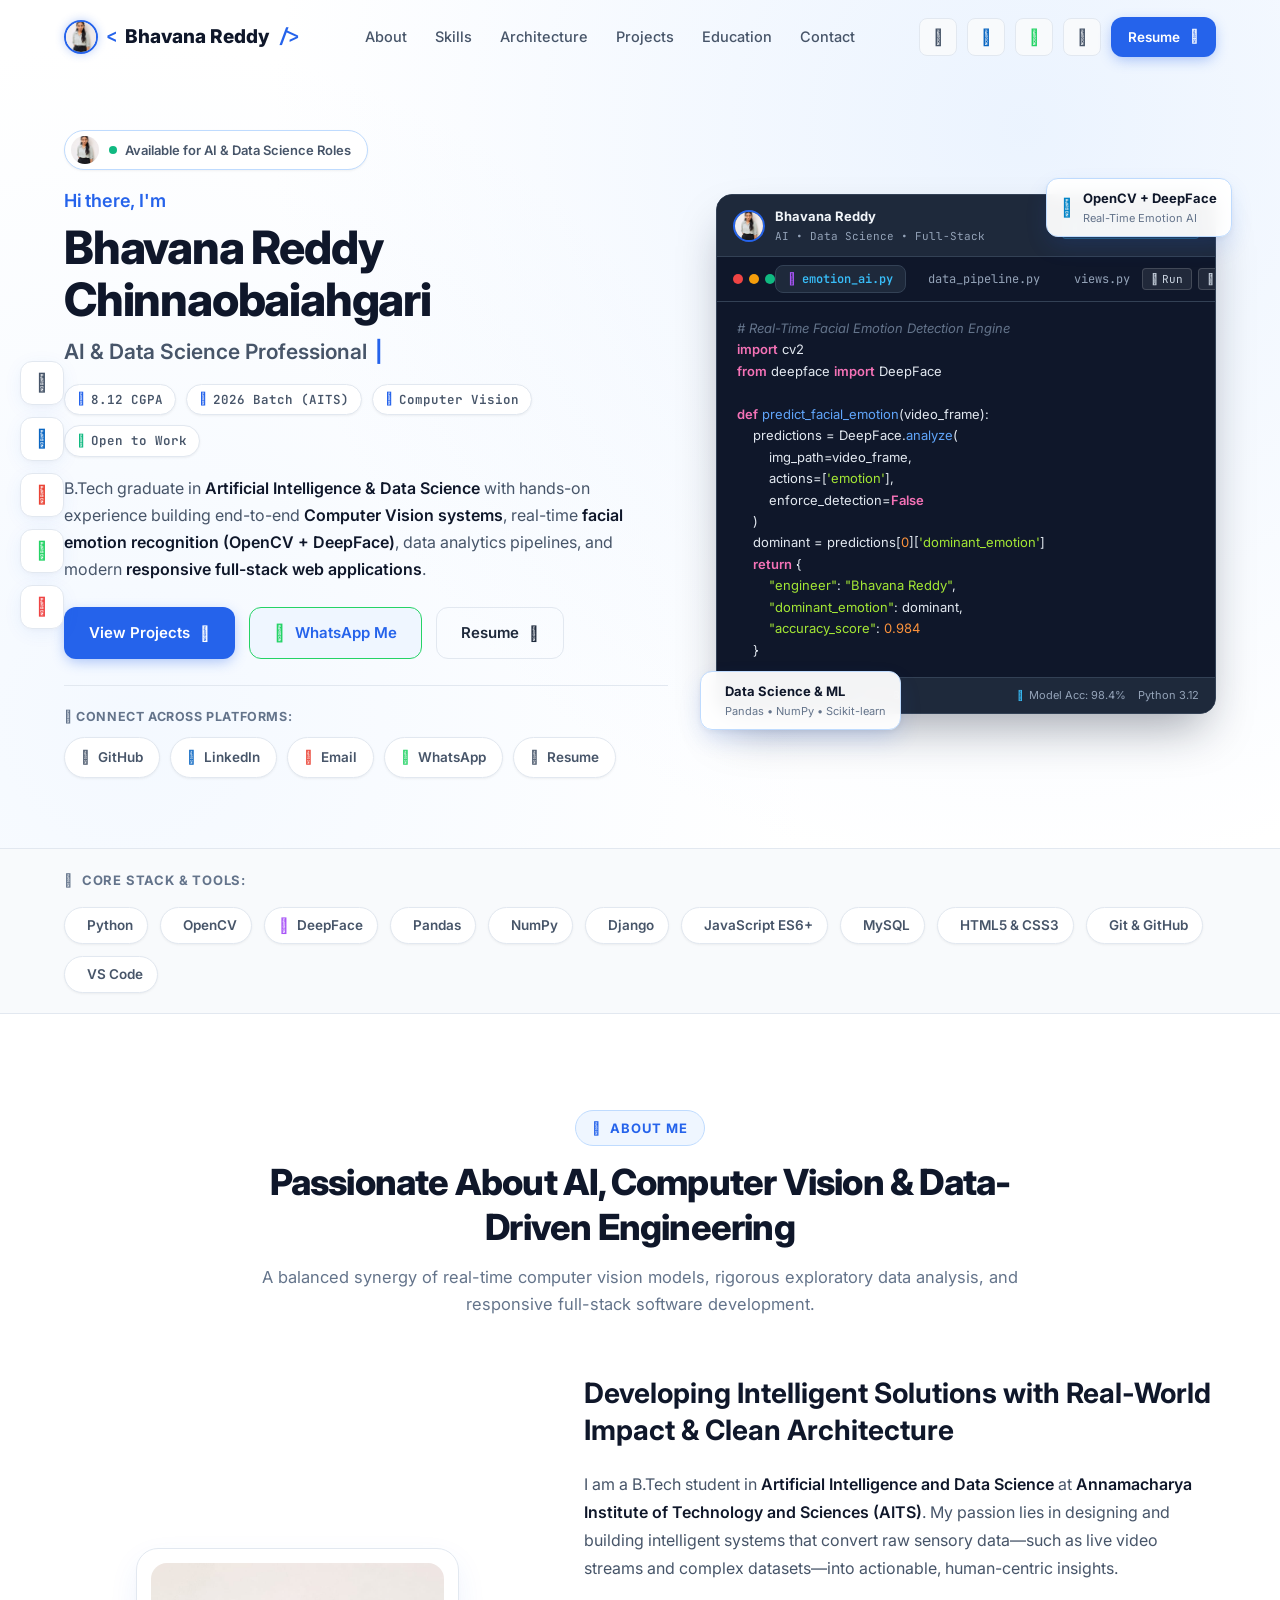
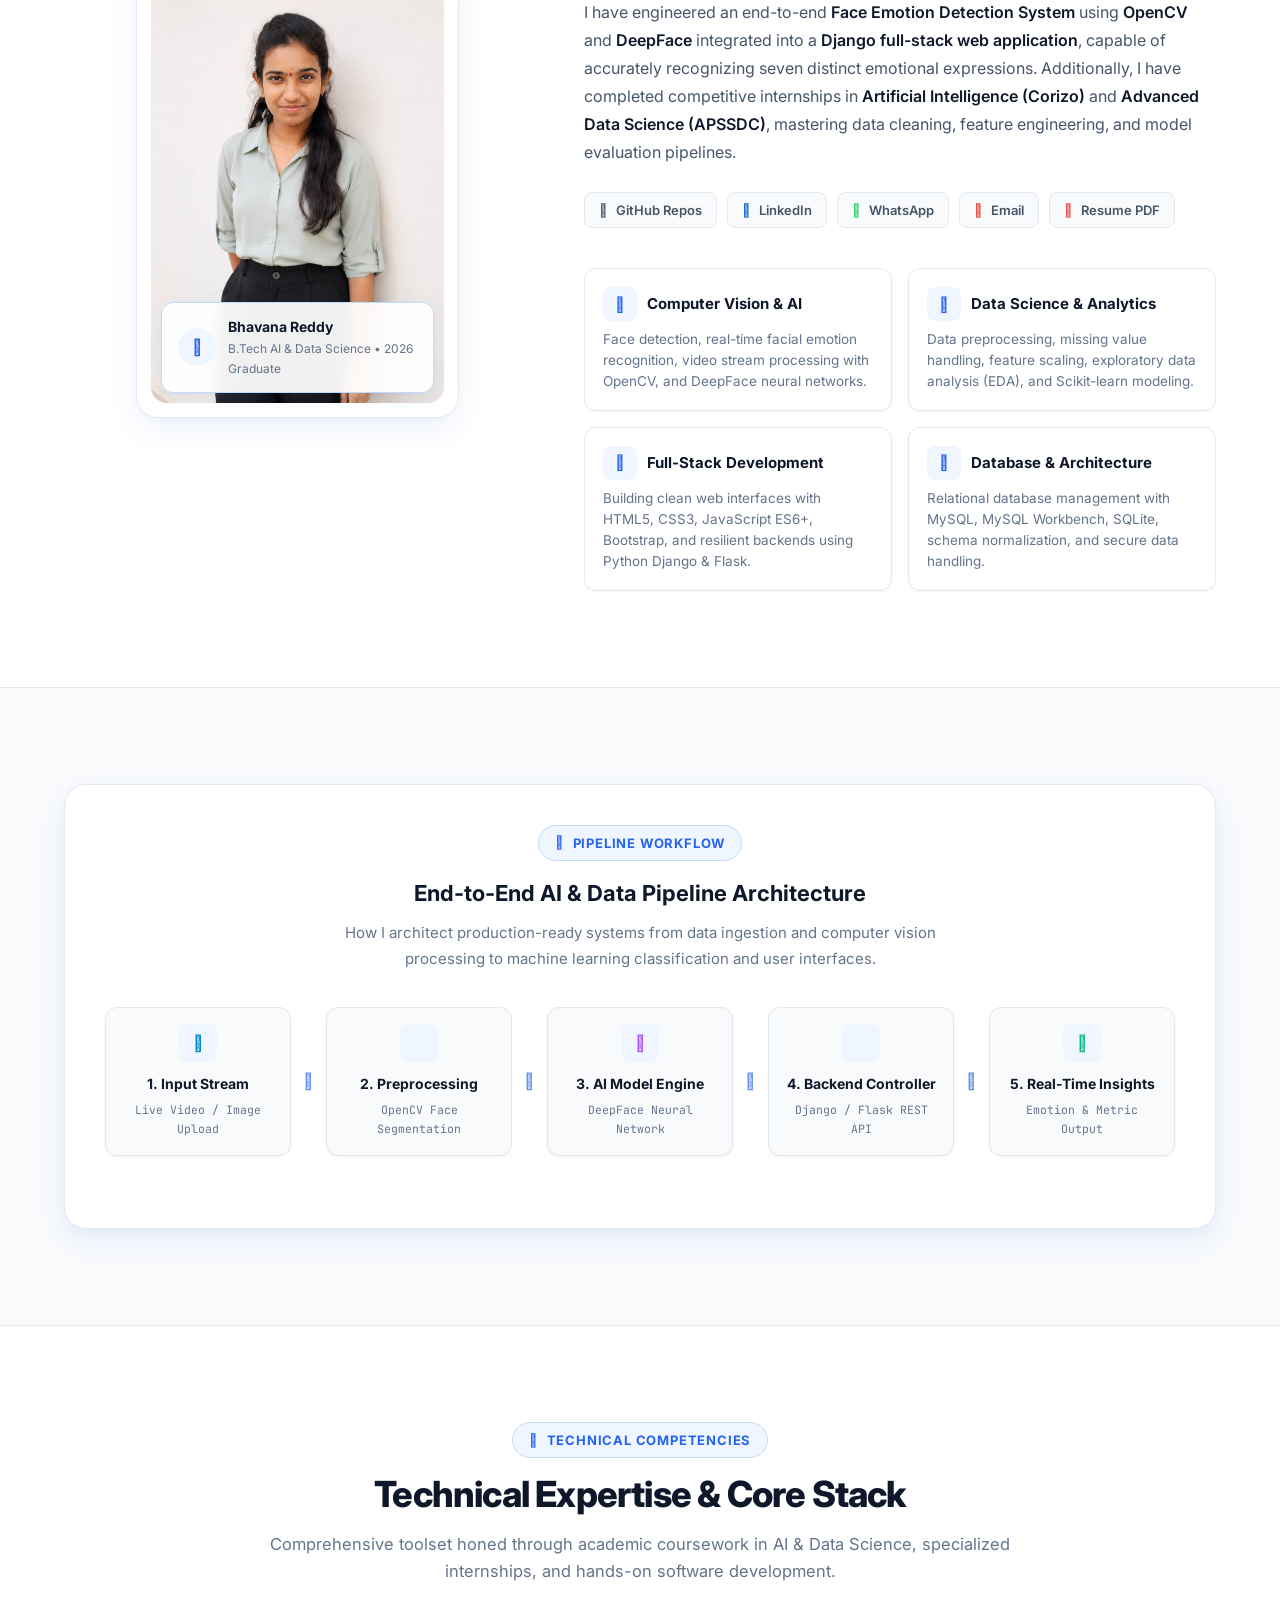
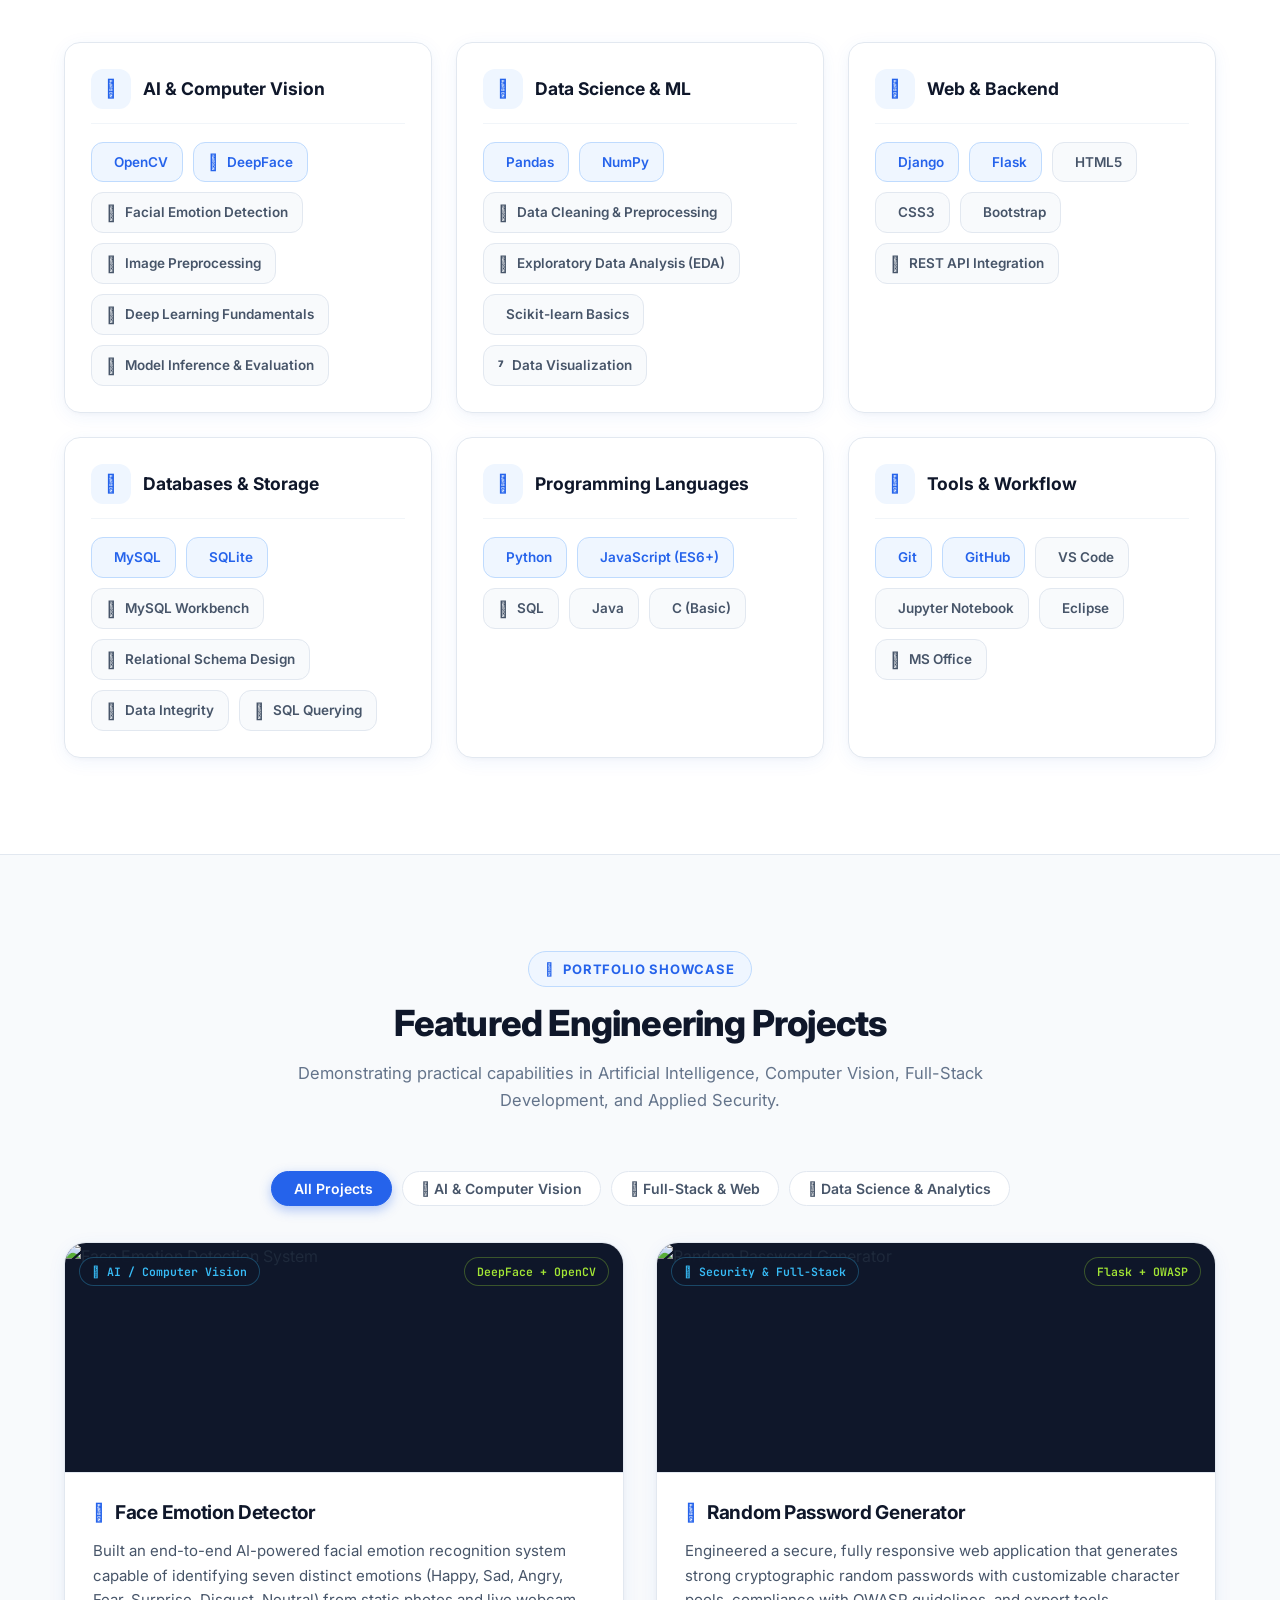
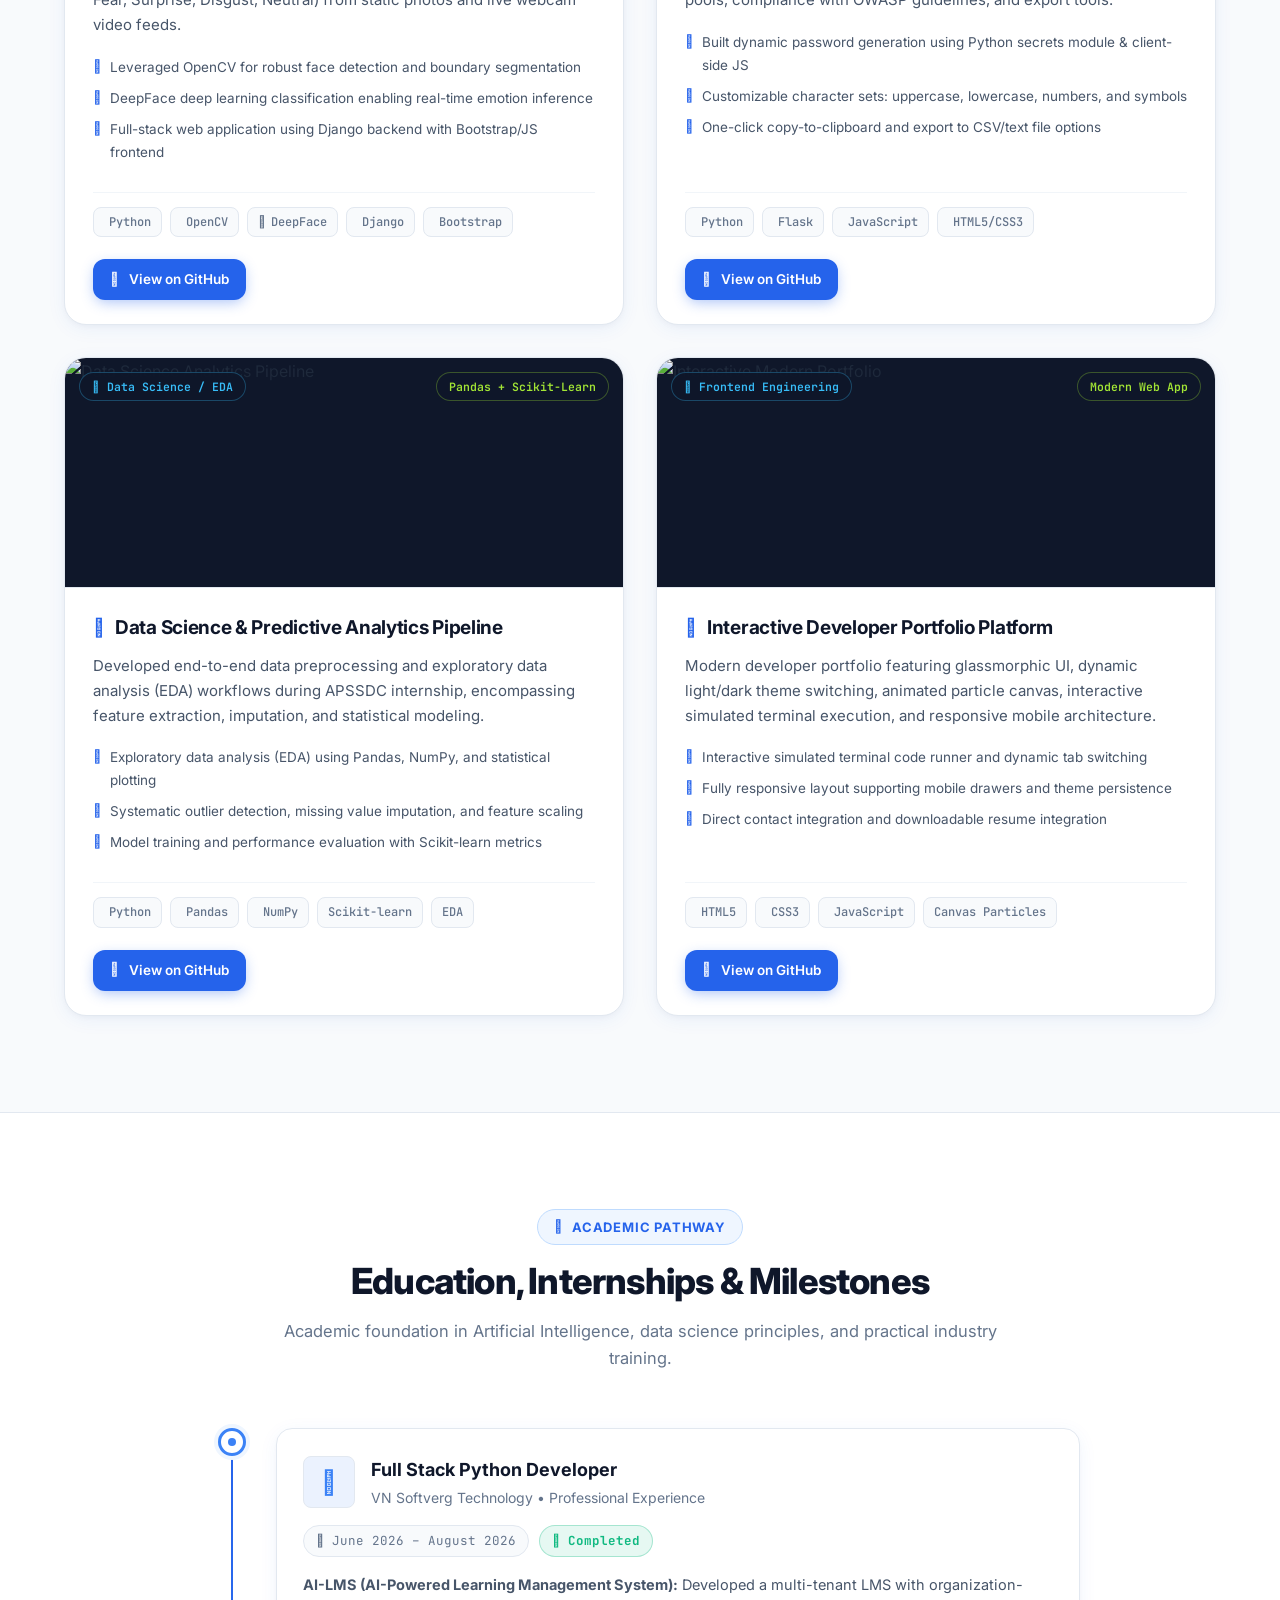
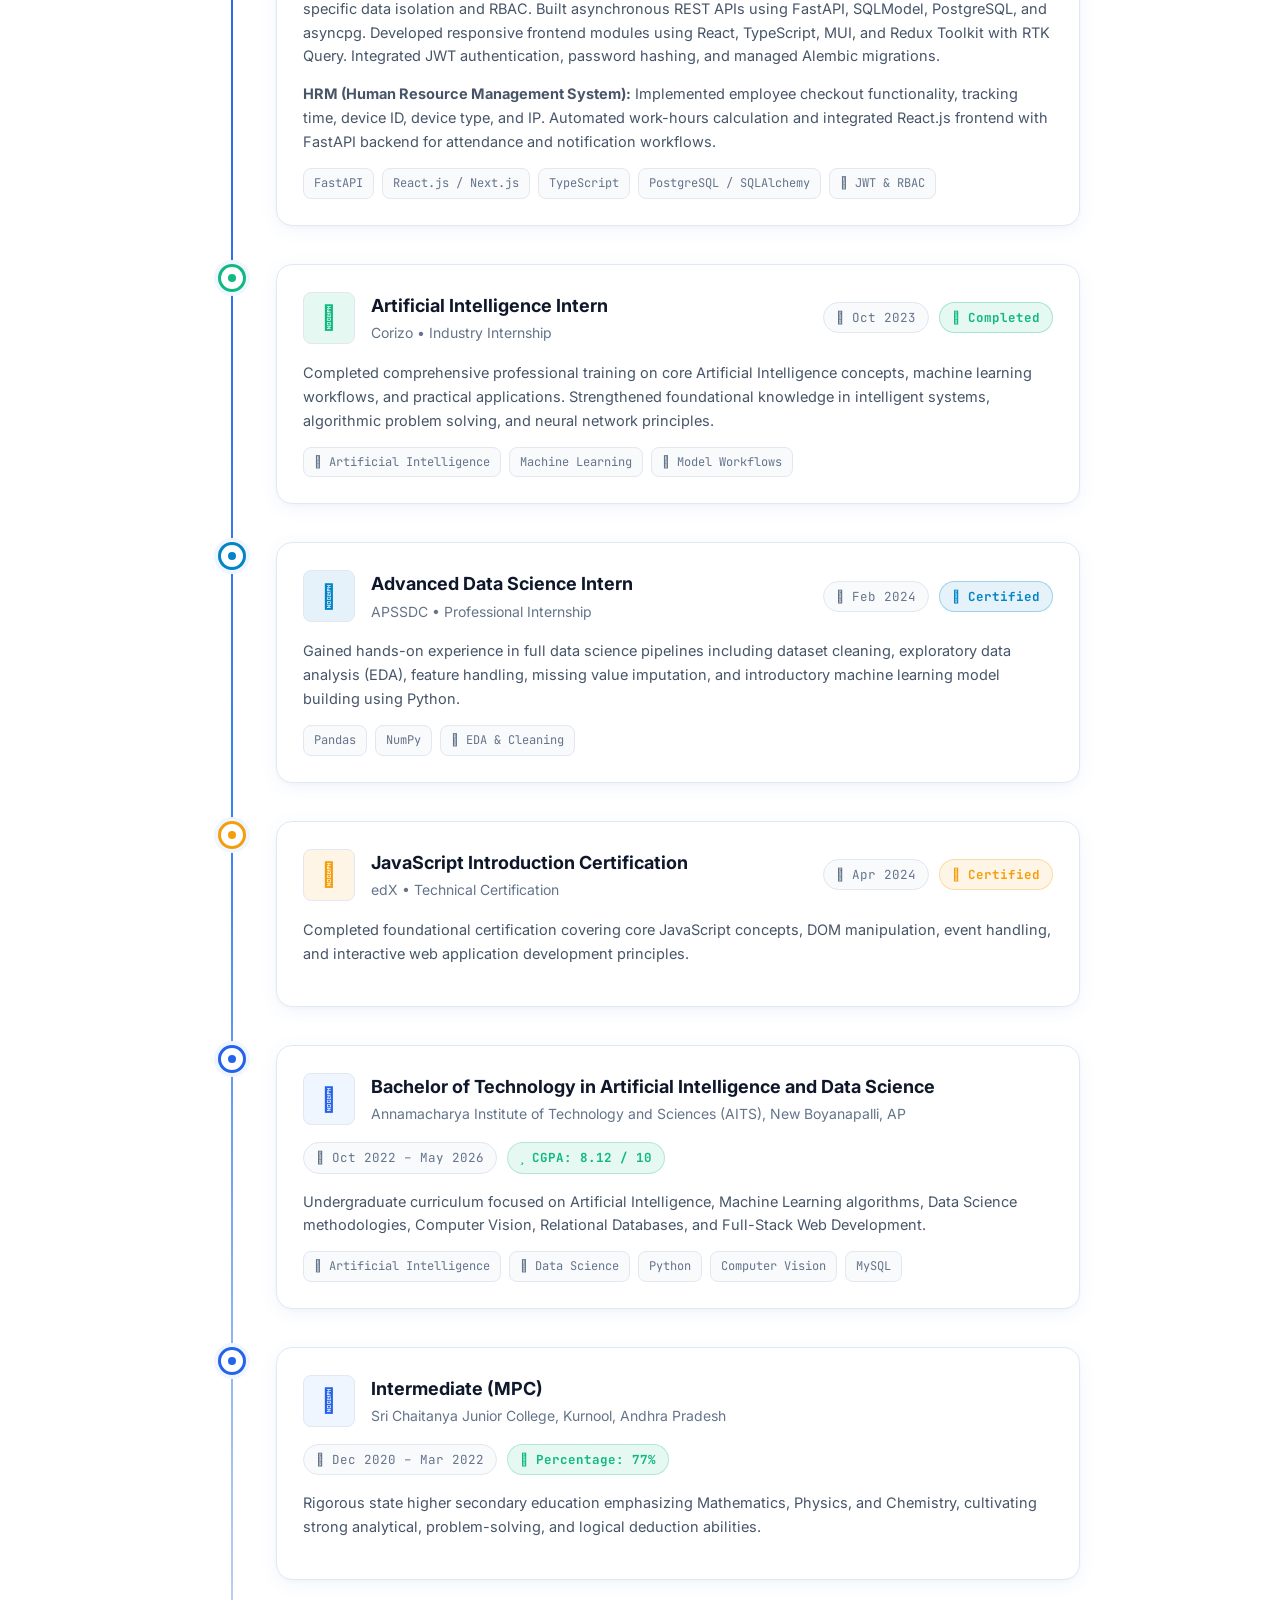
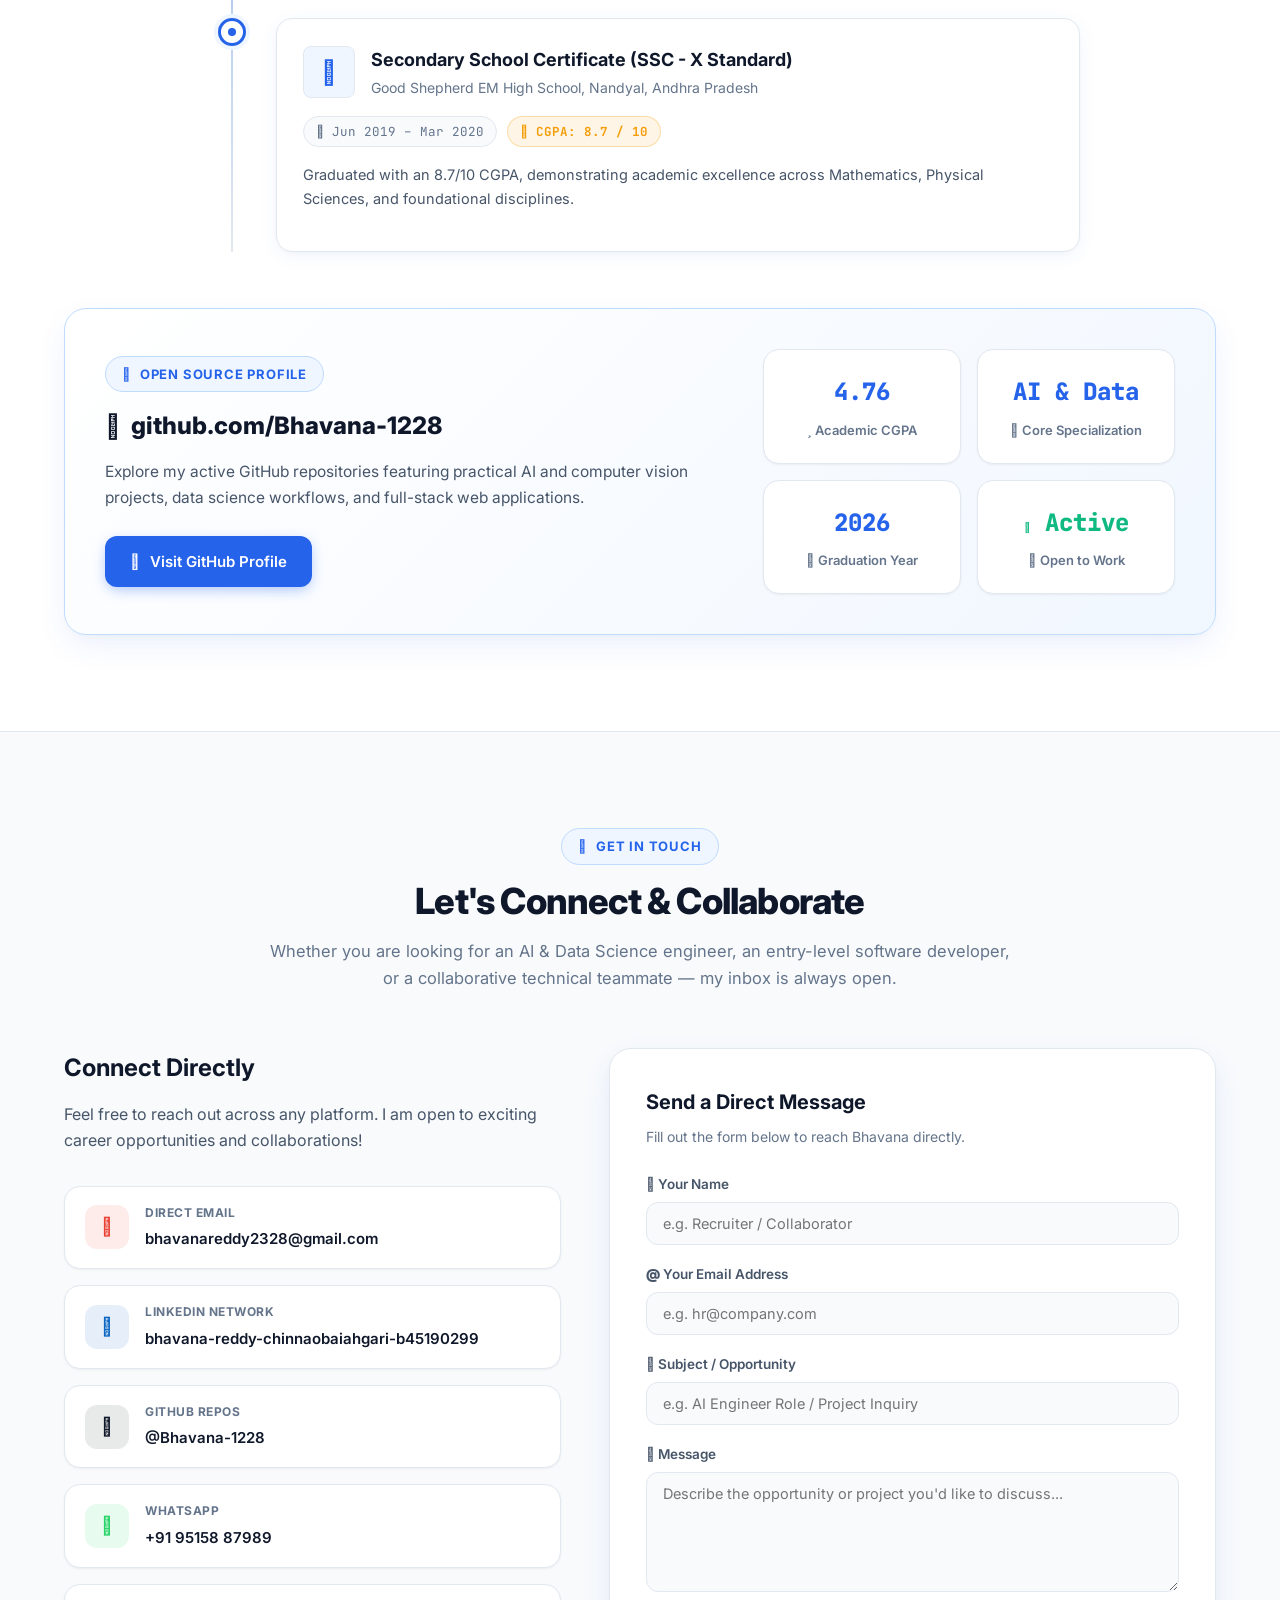
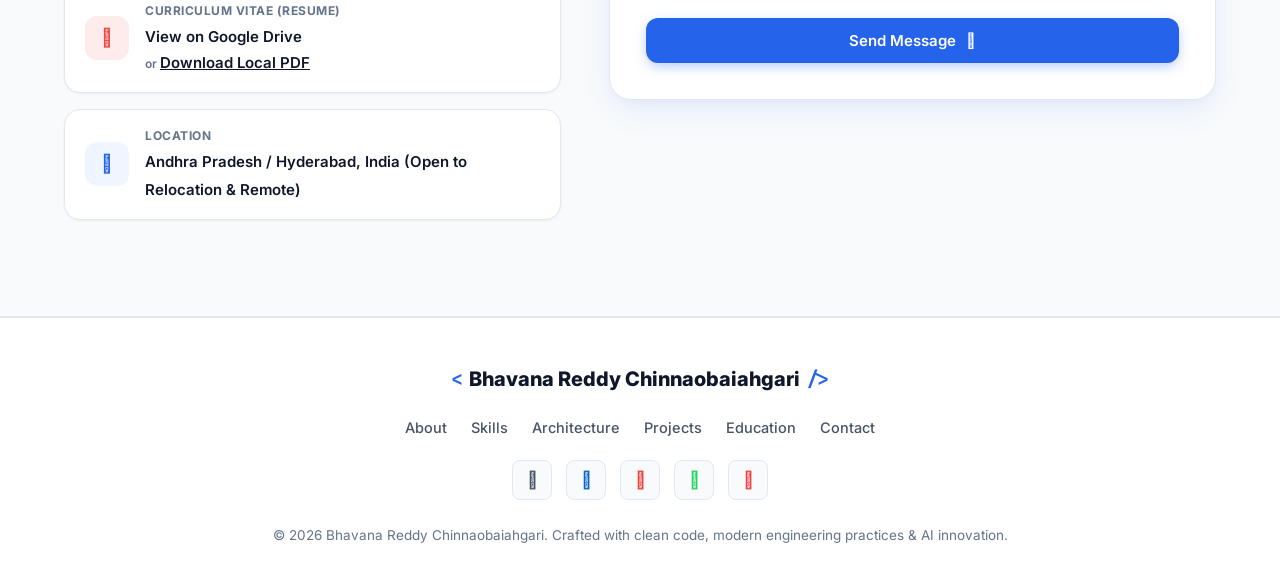
==== commit b0864644: "fix: update resume to latest version, add VN Softverg experience, and update CGPA to 8.12" ====
--- a/index.html
+++ b/index.html
@@ -78,7 +78,7 @@
         <i class="fa-brands fa-whatsapp" style="color: #25d366"></i>
       </a>
       <a
-        href="https://drive.google.com/file/d/1xCye5WxmrS6Ek6hrzDTb2VyitxhWTKXa/view?usp=sharing"
+        href="https://drive.google.com/file/d/1JJ3gm1xtPuuGNqw-UhkDZbnTc65-B7Mq/view?usp=sharing"
         target="_blank"
         rel="noopener noreferrer"
         class="dock-item"
@@ -143,7 +143,7 @@
             <i class="fa-solid fa-moon"></i>
           </button>
           <a
-            href="https://drive.google.com/file/d/1xCye5WxmrS6Ek6hrzDTb2VyitxhWTKXa/view?usp=sharing"
+            href="https://drive.google.com/file/d/1JJ3gm1xtPuuGNqw-UhkDZbnTc65-B7Mq/view?usp=sharing"
             target="_blank"
             rel="noopener noreferrer"
             class="btn btn-primary btn-sm"
@@ -193,7 +193,7 @@
           ></a>
         </div>
         <a
-          href="https://drive.google.com/file/d/1xCye5WxmrS6Ek6hrzDTb2VyitxhWTKXa/view?usp=sharing"
+          href="https://drive.google.com/file/d/1JJ3gm1xtPuuGNqw-UhkDZbnTc65-B7Mq/view?usp=sharing"
           target="_blank"
           rel="noopener noreferrer"
           class="btn btn-primary btn-sm"
@@ -233,7 +233,7 @@
             <!-- Quick Stat Badges -->
             <div class="hero-stat-pills">
               <span class="stat-pill"
-                ><i class="fa-solid fa-graduation-cap"></i> 7.90 CGPA</span
+                ><i class="fa-solid fa-graduation-cap"></i> 8.12 CGPA</span
               >
               <span class="stat-pill"
                 ><i class="fa-solid fa-calendar-check"></i> 2026 Batch (AITS)</span
@@ -264,7 +264,7 @@
                 <i class="fa-brands fa-whatsapp" style="color: #25d366; font-size: 17px"></i> WhatsApp Me
               </a>
               <a
-                href="https://drive.google.com/file/d/1xCye5WxmrS6Ek6hrzDTb2VyitxhWTKXa/view?usp=sharing"
+                href="https://drive.google.com/file/d/1JJ3gm1xtPuuGNqw-UhkDZbnTc65-B7Mq/view?usp=sharing"
                 target="_blank"
                 rel="noopener noreferrer"
                 class="btn btn-outline"
@@ -310,7 +310,7 @@
                   <span>WhatsApp</span>
                 </a>
                 <a
-                  href="https://drive.google.com/file/d/1xCye5WxmrS6Ek6hrzDTb2VyitxhWTKXa/view?usp=sharing"
+                  href="https://drive.google.com/file/d/1JJ3gm1xtPuuGNqw-UhkDZbnTc65-B7Mq/view?usp=sharing"
                   target="_blank"
                   rel="noopener noreferrer"
                   class="social-chip chip-resume"
@@ -571,7 +571,7 @@
                   <i class="fa-solid fa-envelope" style="color: #ea4335"></i> Email
                 </a>
                 <a
-                  href="https://drive.google.com/file/d/1xCye5WxmrS6Ek6hrzDTb2VyitxhWTKXa/view?usp=sharing"
+                  href="https://drive.google.com/file/d/1JJ3gm1xtPuuGNqw-UhkDZbnTc65-B7Mq/view?usp=sharing"
                   target="_blank"
                   rel="noopener noreferrer"
                   class="about-social-btn"
@@ -1131,6 +1131,69 @@
           </div>
 
           <div class="timeline">
+            <!-- Professional Experience: VN Softverg Technology -->
+            <div class="timeline-item">
+              <div class="timeline-marker" style="border-color: #3b82f6">
+                <div class="timeline-marker-inner" style="background: #3b82f6"></div>
+              </div>
+              <div class="timeline-card">
+                <div class="timeline-header">
+                  <div class="timeline-institution">
+                    <div
+                      class="institution-icon"
+                      style="background: rgba(59, 130, 246, 0.1); color: #3b82f6"
+                    >
+                      <i class="fa-solid fa-briefcase"></i>
+                    </div>
+                    <div class="institution-info">
+                      <h3>Full Stack Python Developer</h3>
+                      <p>VN Softverg Technology • Professional Experience</p>
+                    </div>
+                  </div>
+                  <div class="timeline-meta">
+                    <span class="timeline-duration"
+                      ><i class="fa-regular fa-calendar"></i> June 2026 – August 2026</span
+                    >
+                    <span
+                      class="timeline-grade"
+                      style="
+                        color: #10b981;
+                        border-color: rgba(16, 185, 129, 0.3);
+                        background: rgba(16, 185, 129, 0.1);
+                      "
+                    >
+                      <i class="fa-solid fa-circle-check"></i> Completed
+                    </span>
+                  </div>
+                </div>
+                <div class="timeline-body">
+                  <p>
+                    <strong>AI-LMS (AI-Powered Learning Management System):</strong> Developed a multi-tenant LMS with organization-specific data isolation and RBAC. Built asynchronous REST APIs using FastAPI, SQLModel, PostgreSQL, and asyncpg. Developed responsive frontend modules using React, TypeScript, MUI, and Redux Toolkit with RTK Query. Integrated JWT authentication, password hashing, and managed Alembic migrations.
+                  </p>
+                  <p style="margin-top: 10px">
+                    <strong>HRM (Human Resource Management System):</strong> Implemented employee checkout functionality, tracking time, device ID, device type, and IP. Automated work-hours calculation and integrated React.js frontend with FastAPI backend for attendance and notification workflows.
+                  </p>
+                  <div class="timeline-coursework-tags" style="margin-top: 14px">
+                    <span class="coursework-tag"
+                      ><i class="devicon-fastapi-plain colored"></i> FastAPI</span
+                    >
+                    <span class="coursework-tag"
+                      ><i class="devicon-react-original colored"></i> React.js / Next.js</span
+                    >
+                    <span class="coursework-tag"
+                      ><i class="devicon-typescript-plain colored"></i> TypeScript</span
+                    >
+                    <span class="coursework-tag"
+                      ><i class="devicon-postgresql-plain colored"></i> PostgreSQL / SQLAlchemy</span
+                    >
+                    <span class="coursework-tag"
+                      ><i class="fa-solid fa-shield-halved"></i> JWT &amp; RBAC</span
+                    >
+                  </div>
+                </div>
+              </div>
+            </div>
+
             <!-- Internship 1: Corizo AI -->
             <div class="timeline-item">
               <div class="timeline-marker" style="border-color: #10b981">
@@ -1303,7 +1366,7 @@
                       ><i class="fa-regular fa-calendar"></i> Oct 2022 – May 2026</span
                     >
                     <span class="timeline-grade"
-                      ><i class="fa-solid fa-star"></i> CGPA: 7.90 / 10</span
+                      ><i class="fa-solid fa-star"></i> CGPA: 8.12 / 10</span
                     >
                   </div>
                 </div>
@@ -1428,7 +1491,7 @@
 
             <div class="github-stats-grid">
               <div class="github-stat-item">
-                <span class="stat-number counter" data-target="7.90" data-float="true">0</span>
+                <span class="stat-number counter" data-target="8.12" data-float="true">0</span>
                 <span class="stat-label"
                   ><i class="fa-solid fa-star"></i> Academic CGPA</span
                 >
@@ -1555,7 +1618,7 @@
                   <div class="channel-details">
                     <h4>Curriculum Vitae (Resume)</h4>
                     <a
-                      href="https://drive.google.com/file/d/1xCye5WxmrS6Ek6hrzDTb2VyitxhWTKXa/view?usp=sharing"
+                      href="https://drive.google.com/file/d/1JJ3gm1xtPuuGNqw-UhkDZbnTc65-B7Mq/view?usp=sharing"
                       target="_blank"
                       rel="noopener noreferrer"
                       >View on Google Drive</a
@@ -1696,7 +1759,7 @@
             ><i class="fa-brands fa-whatsapp" style="color: #25d366"></i
           ></a>
           <a
-            href="https://drive.google.com/file/d/1xCye5WxmrS6Ek6hrzDTb2VyitxhWTKXa/view?usp=sharing"
+            href="https://drive.google.com/file/d/1JJ3gm1xtPuuGNqw-UhkDZbnTc65-B7Mq/view?usp=sharing"
             target="_blank"
             rel="noopener noreferrer"
             aria-label="Resume PDF"
